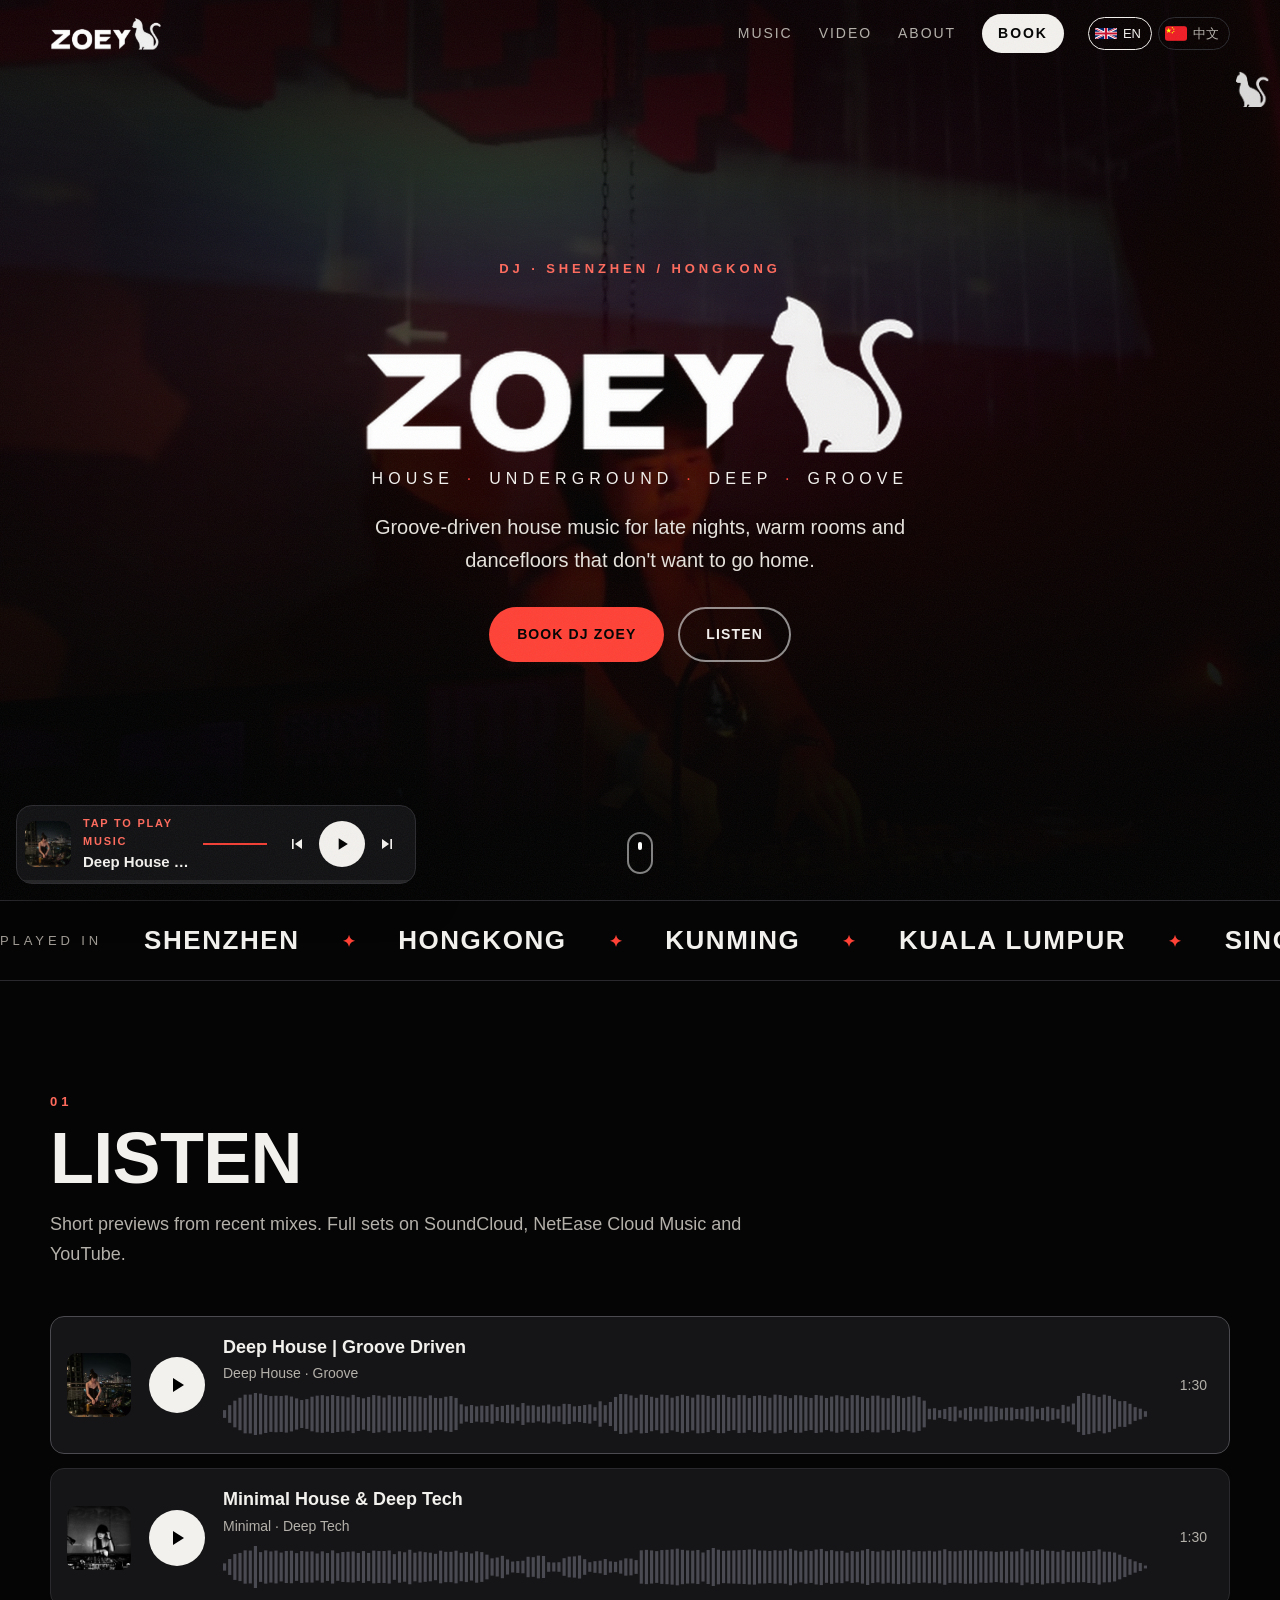
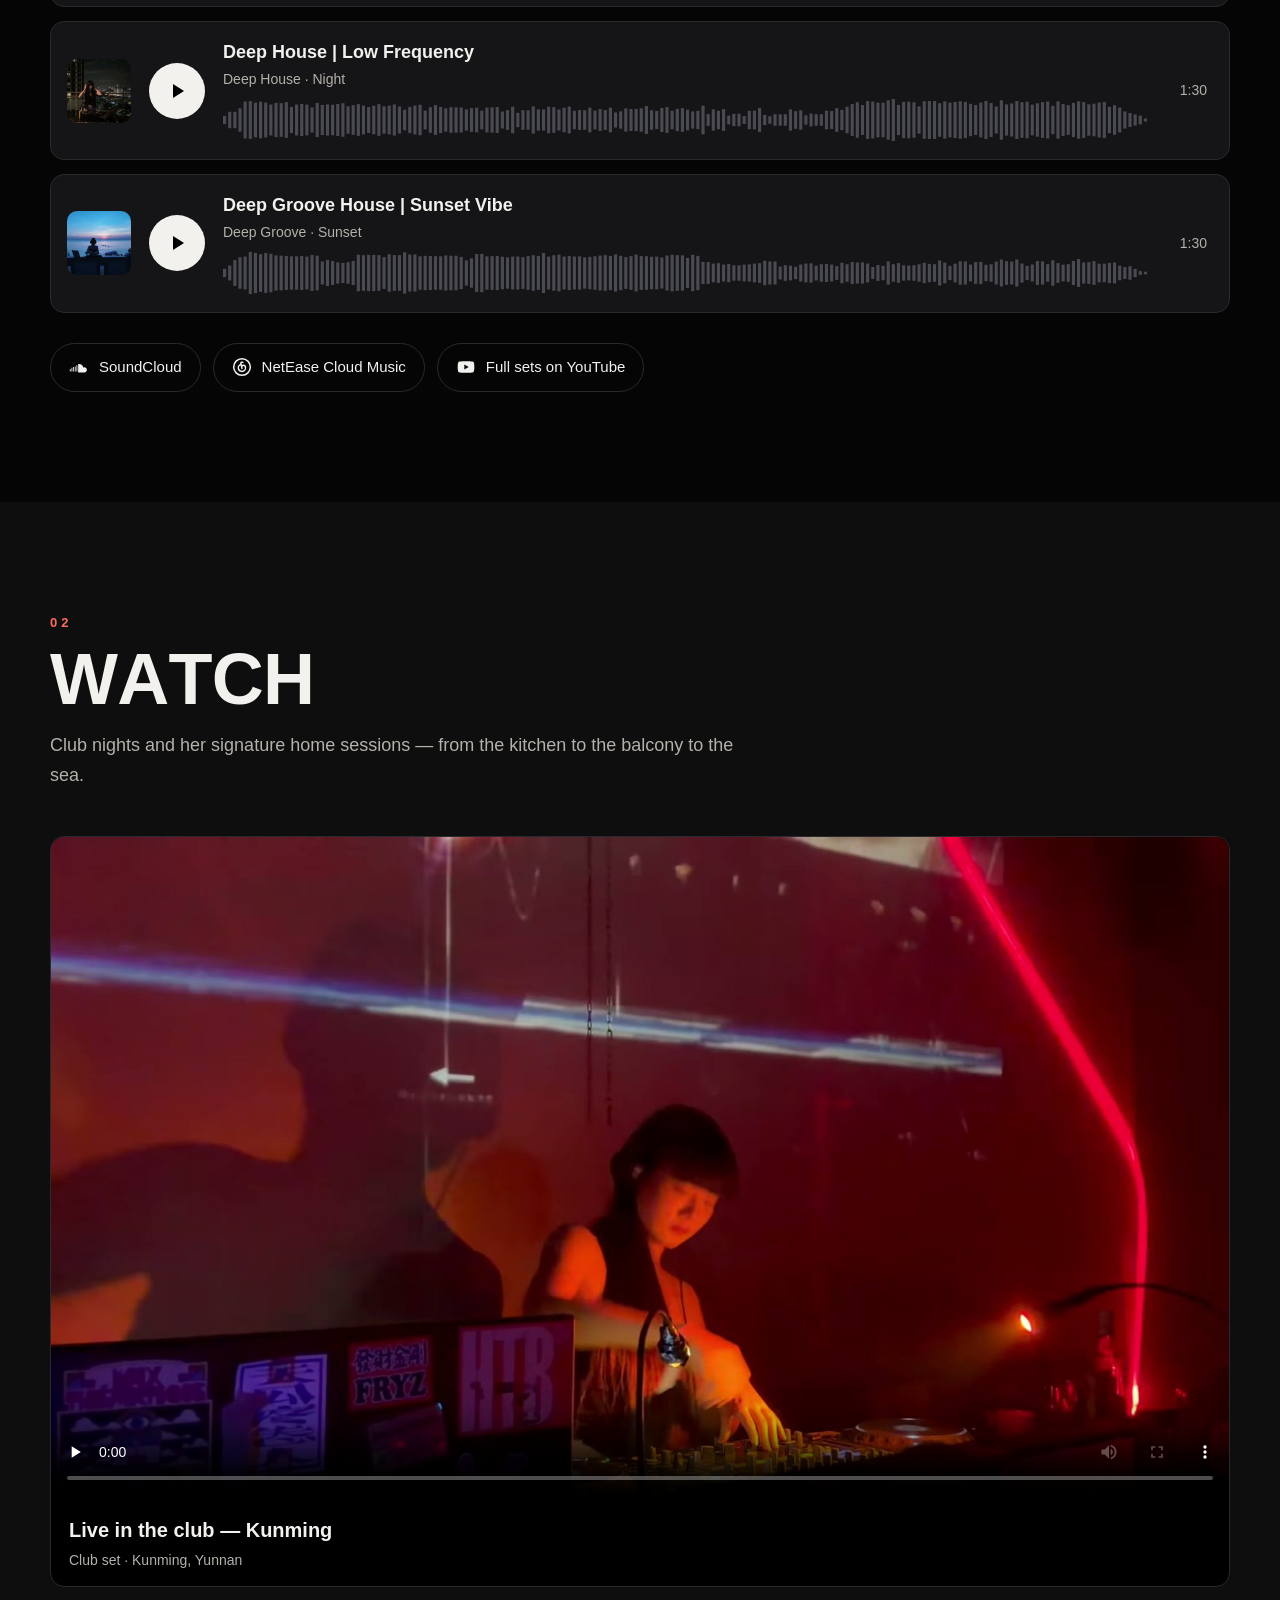
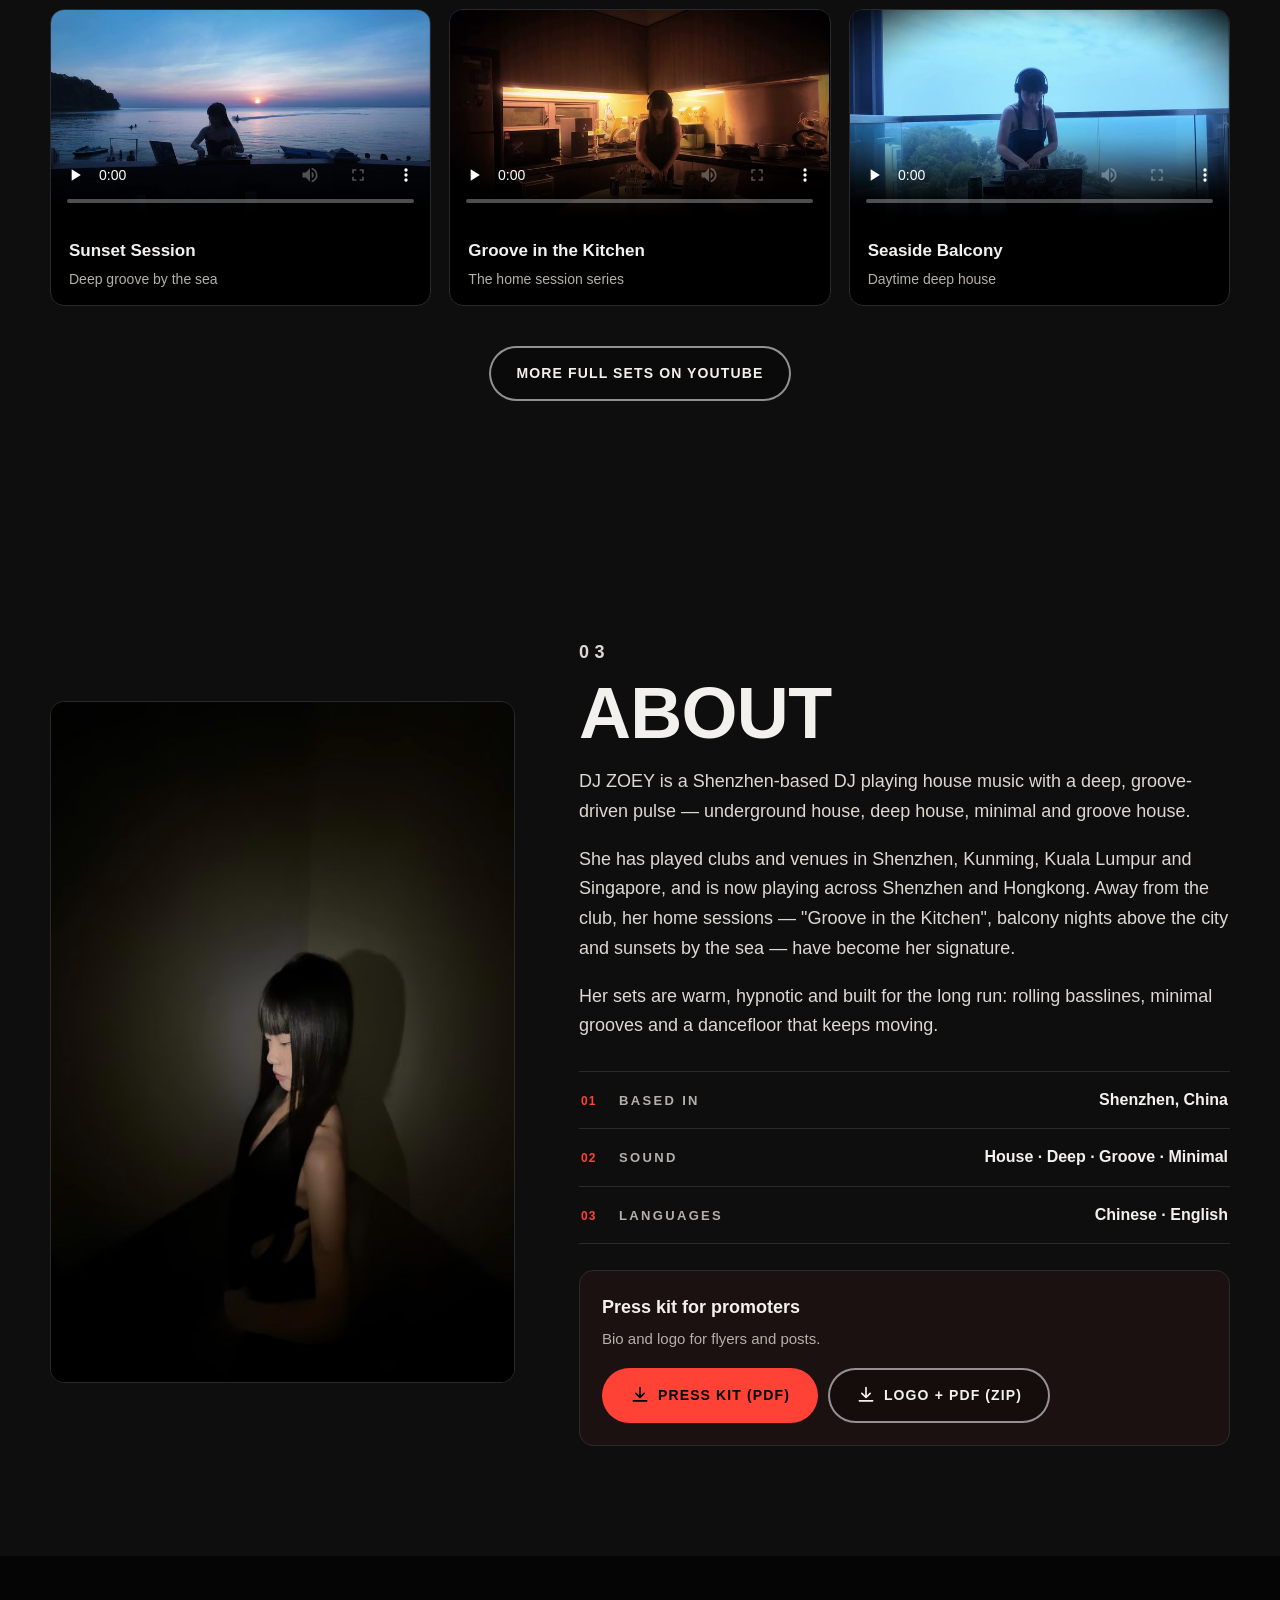
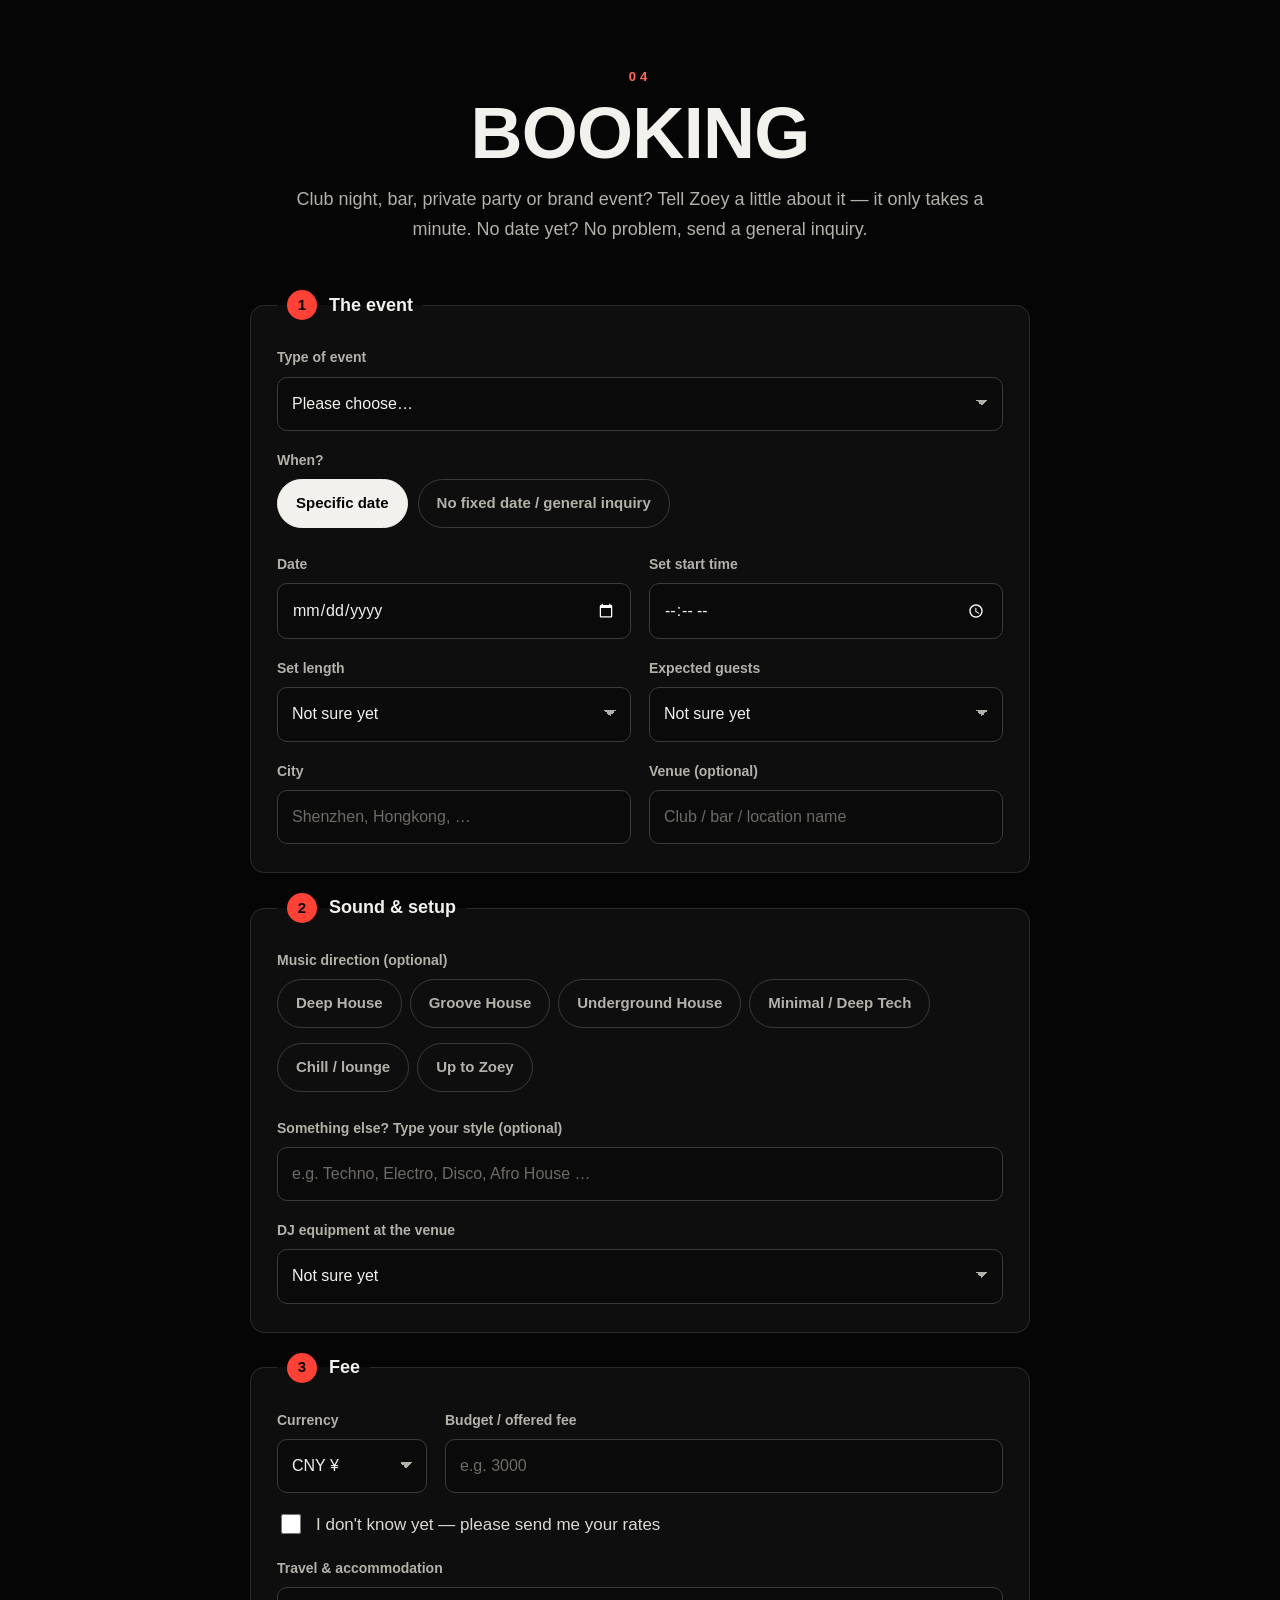
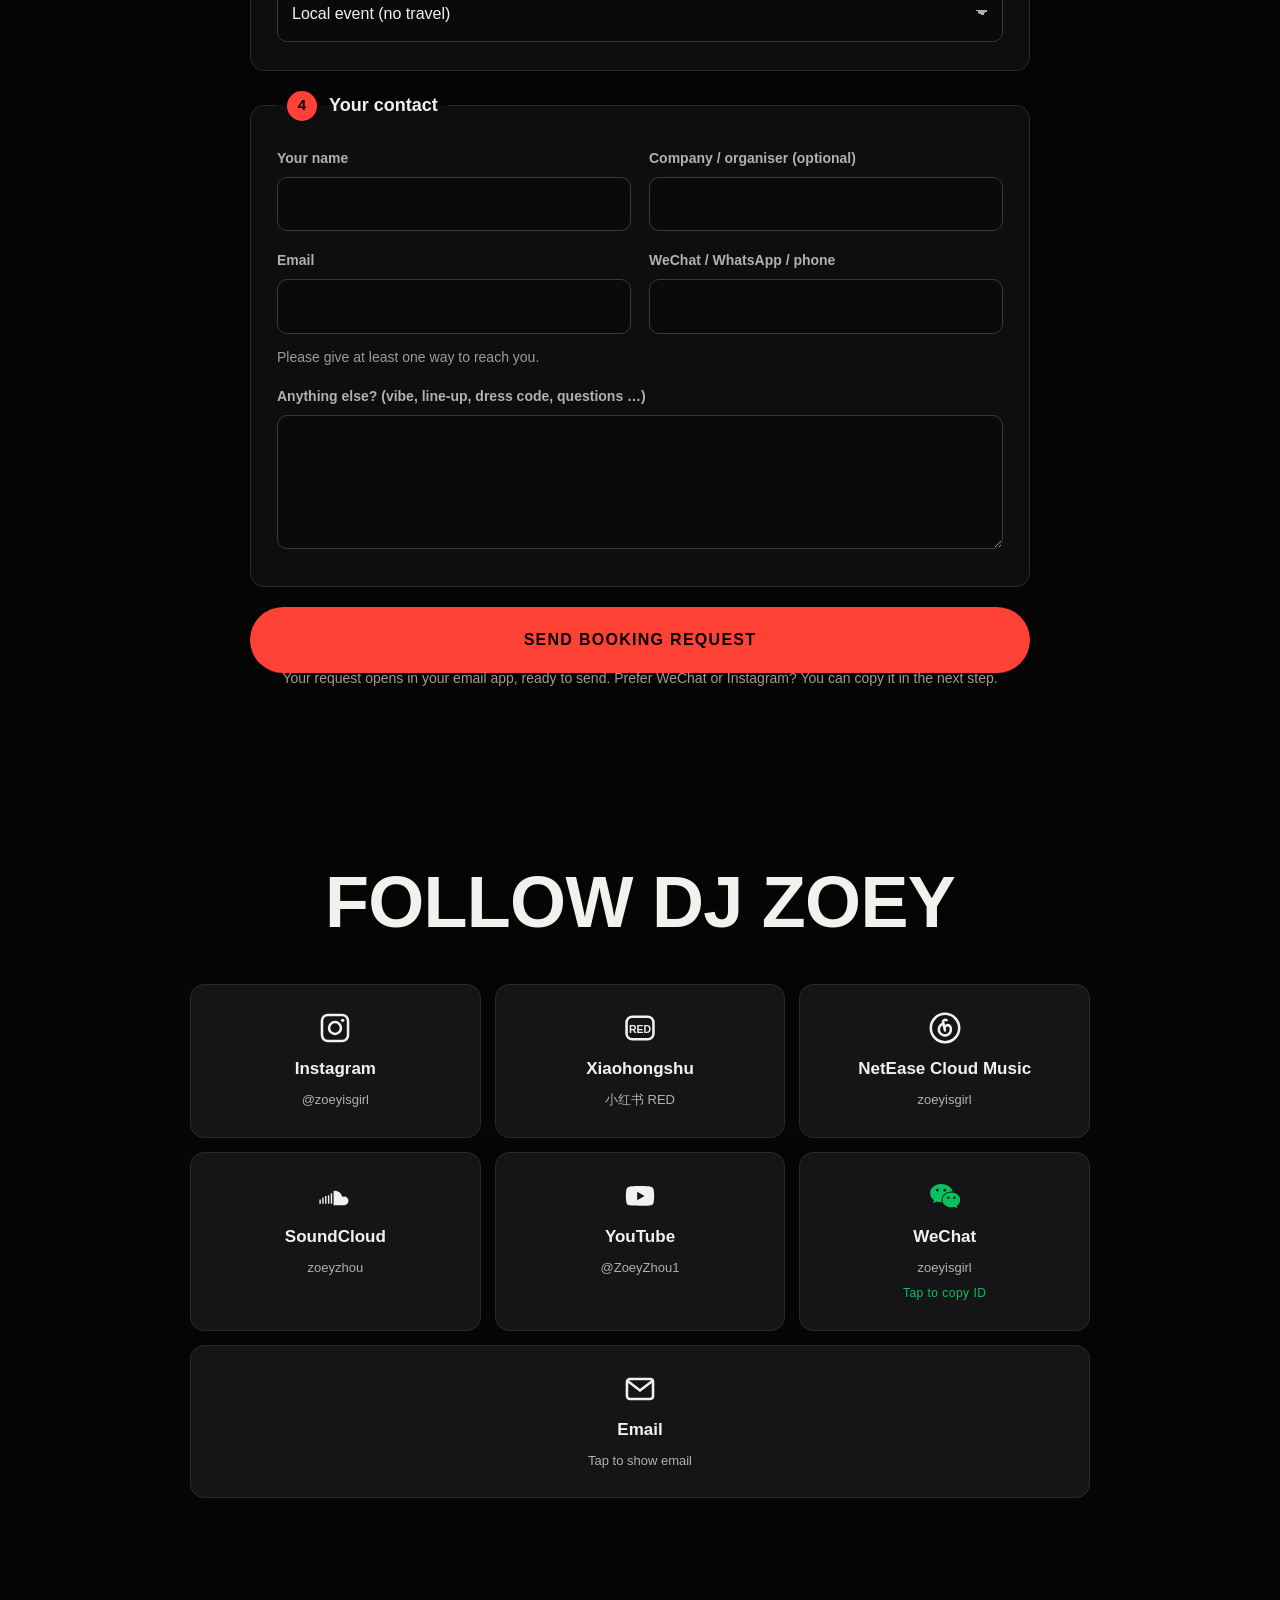
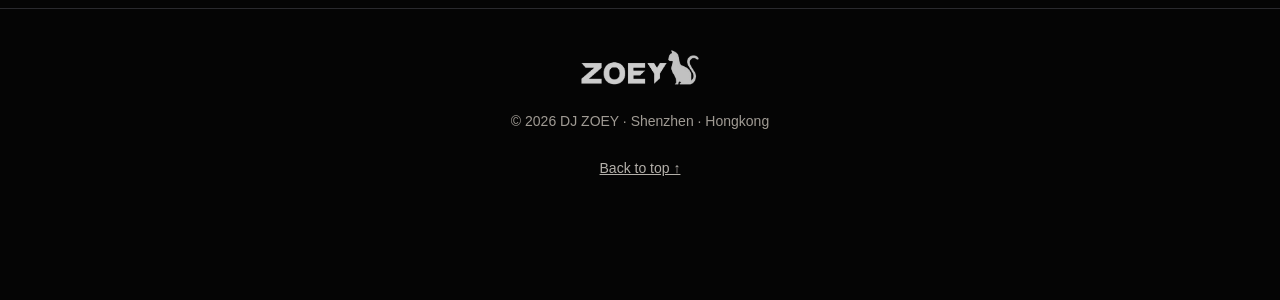
==== index.html @ c24ffb17 "Fix hover lag: stagger delay only for first reveal Co-Authored-By: Claude Opus 5.5 <noreply@anthropi" ====
<!doctype html>
<html lang="en">
<head>
<meta charset="utf-8">
<meta name="viewport" content="width=device-width, initial-scale=1, viewport-fit=cover">
<title>DJ ZOEY — House · Deep · Groove | Shenzhen</title>
<meta name="description" content="DJ ZOEY — Shenzhen-based house DJ. Underground house, deep & groove house. Bookings for clubs, bars and events in Shenzhen, Hongkong and across Asia.">
<meta name="theme-color" content="#000000">
<meta property="og:type" content="website">
<meta property="og:title" content="DJ ZOEY — House Music DJ · Shenzhen / Hongkong">
<meta property="og:description" content="Underground · Deep · Groove House. Listen, watch and book DJ ZOEY.">
<meta property="og:url" content="https://dj-zoey.github.io/">
<meta property="og:site_name" content="DJ ZOEY">
<meta property="og:image" content="https://dj-zoey.github.io/assets/img/hero.jpg">
<meta property="og:image:width" content="1912">
<meta property="og:image:height" content="1078">
<meta property="og:image:alt" content="DJ ZOEY playing a club set">
<meta name="twitter:card" content="summary_large_image">
<meta name="twitter:image" content="https://dj-zoey.github.io/assets/img/hero.jpg">
<link rel="canonical" href="https://dj-zoey.github.io/">
<link rel="icon" type="image/png" href="assets/img/favicon.png">
<link rel="apple-touch-icon" href="assets/img/apple-touch-icon.png">
<link rel="stylesheet" href="css/style.css?v=202611262146">
<link rel="stylesheet" href="css/v2.css?v=202611262146">
</head>
<body>
<!-- V2: intro (first visit) -->
<div id="intro" aria-hidden="true">
  <div class="intro__screen">
    <div class="intro__top"><span>Track 01 · <b>DJ ZOEY</b></span><span>BPM <b>122.0</b></span></div>
    <div class="intro__logo"><img src="assets/img/logo-white.png" alt=""></div>
    <div class="intro__wave"></div>
    <div class="intro__bottom"><span>House · Deep · Groove</span><span></span></div>
  </div>
</div>
<!-- V2: club lasers -->
<div class="lasers" aria-hidden="true">
  <i class="laser" data-side="l"></i><i class="laser" data-side="l"></i><i class="laser" data-side="l"></i>
  <i class="laser" data-side="r"></i><i class="laser" data-side="r"></i><i class="laser" data-side="r"></i>
</div>
<!-- V2: the cat that sneaks along the edge -->
<button type="button" class="scat" aria-label="Cat"><img src="assets/img/cat-white.png" alt=""></button>
<div class="v2-toast" role="status" aria-live="polite"></div>
<a class="skip" href="#booking" data-i18n="nav.book">Book</a>

<!-- ============ NAV ============ -->
<header class="nav" id="top">
  <a href="#top" class="nav__logo" aria-label="DJ ZOEY">
    <img src="assets/img/logo-white.png" alt="ZOEY" width="365" height="111">
  </a>
  <nav class="nav__links" aria-label="Main">
    <a href="#music" data-i18n="nav.music">Music</a>
    <a href="#video" data-i18n="nav.video">Video</a>
    <a href="#about" data-i18n="nav.about">About</a>
    <a href="#booking" class="nav__cta" data-i18n="nav.book">Book</a>
  </nav>
  <div class="lang" role="group" aria-label="Language / 语言">
    <button type="button" class="lang__btn" data-lang="en" aria-label="English" title="English">
      <svg viewBox="0 0 60 30" aria-hidden="true"><clipPath id="uk-c"><path d="M0,0 v30 h60 v-30 z"/></clipPath><clipPath id="uk-t"><path d="M30,15 h30 v15 z v15 h-30 z h-30 v-15 z v-15 h30 z"/></clipPath><g clip-path="url(#uk-c)"><path d="M0,0 v30 h60 v-30 z" fill="#012169"/><path d="M0,0 L60,30 M60,0 L0,30" stroke="#fff" stroke-width="6"/><path d="M0,0 L60,30 M60,0 L0,30" clip-path="url(#uk-t)" stroke="#C8102E" stroke-width="4"/><path d="M30,0 v30 M0,15 h60" stroke="#fff" stroke-width="10"/><path d="M30,0 v30 M0,15 h60" stroke="#C8102E" stroke-width="6"/></g></svg>
      <span>EN</span>
    </button>
    <button type="button" class="lang__btn" data-lang="zh" aria-label="中文" title="中文">
      <svg viewBox="0 0 30 20" aria-hidden="true"><rect width="30" height="20" fill="#EE1C25"/><g fill="#FFFF00"><polygon points="5,2 5.9,4.8 8.8,4.8 6.5,6.5 7.4,9.3 5,7.6 2.6,9.3 3.5,6.5 1.2,4.8 4.1,4.8"/><circle cx="10" cy="2" r=".9"/><circle cx="12" cy="4" r=".9"/><circle cx="12" cy="7" r=".9"/><circle cx="10" cy="9" r=".9"/></g></svg>
      <span>中文</span>
    </button>
  </div>
  <button class="nav__burger" type="button" aria-label="Menu" aria-expanded="false"><span></span><span></span></button>
</header>

<main>
<!-- ============ HERO ============ -->
<section class="hero" aria-label="DJ ZOEY">
  <video class="hero__video" autoplay muted loop playsinline preload="auto" poster="assets/img/hero.jpg" aria-hidden="true">
    <source src="assets/video/hero-loop.mp4" type="video/mp4">
  </video>
  <div class="hero__shade"></div>
  <div class="hero__content">
    <p class="eyebrow" data-i18n="hero.eyebrow">DJ · Shenzhen / Hongkong</p>
    <h1 class="hero__title"><img src="assets/img/logo-white.png" alt="DJ ZOEY" width="365" height="111"></h1>
    <p class="hero__genres">House <i>·</i> Underground <i>·</i> Deep <i>·</i> Groove</p>
    <p class="hero__lead" data-i18n="hero.lead">Groove-driven house music for late nights, warm rooms and dancefloors that don't want to go home.</p>
    <div class="hero__actions">
      <a class="btn btn--primary" href="#booking" data-i18n="hero.book">Book DJ ZOEY</a>
      <a class="btn btn--ghost" href="#music" data-i18n="hero.listen">Listen</a>
    </div>
  </div>
  <a class="hero__scroll" href="#music" aria-label="Scroll"><span></span></a>
</section>

<!-- ============ PLAYED IN ============ -->
<div class="ticker" aria-label="Played in">
  <div class="ticker__track">
    <span data-i18n="ticker.label">Played in</span><b>Shenzhen</b><b>Hongkong</b><b>Kunming</b><b>Kuala Lumpur</b><b>Singapore</b>
    <span data-i18n="ticker.label">Played in</span><b>Shenzhen</b><b>Hongkong</b><b>Kunming</b><b>Kuala Lumpur</b><b>Singapore</b>
  </div>
</div>

<!-- ============ MUSIC ============ -->
<section class="section" id="music">
  <div class="section__head">
    <p class="eyebrow">01</p>
    <h2 data-i18n="music.title">Listen</h2>
    <p class="section__sub" data-i18n="music.sub">Short previews from recent mixes. Full sets on SoundCloud, NetEase Cloud Music and YouTube.</p>
  </div>

  <div class="tracks">
    <article class="track" data-src="assets/audio/groove-driven.mp3">
      <img class="track__cover" src="assets/img/balcony-night-1-sm.jpg" alt="" loading="lazy">
      <button class="track__play" type="button" aria-label="Play"><svg viewBox="0 0 24 24"><path class="i-play" d="M8 5v14l11-7z"/><path class="i-pause" d="M7 5h4v14H7zM13 5h4v14h-4z"/></svg></button>
      <div class="track__body">
        <h3>Deep House | Groove Driven</h3>
        <p class="track__meta">Deep House · Groove</p>
        <div class="track__bar" role="slider" aria-label="Seek" tabindex="0" aria-valuemin="0" aria-valuemax="100" aria-valuenow="0"><span></span></div>
      </div>
      <span class="track__time">1:30</span>
    </article>
    <article class="track" data-src="assets/audio/minimal-deep-tech.mp3">
      <img class="track__cover" src="assets/img/club-bw-1-sm.jpg" alt="" loading="lazy">
      <button class="track__play" type="button" aria-label="Play"><svg viewBox="0 0 24 24"><path class="i-play" d="M8 5v14l11-7z"/><path class="i-pause" d="M7 5h4v14H7zM13 5h4v14h-4z"/></svg></button>
      <div class="track__body">
        <h3>Minimal House &amp; Deep Tech</h3>
        <p class="track__meta">Minimal · Deep Tech</p>
        <div class="track__bar" role="slider" aria-label="Seek" tabindex="0" aria-valuemin="0" aria-valuemax="100" aria-valuenow="0"><span></span></div>
      </div>
      <span class="track__time">1:30</span>
    </article>
    <article class="track" data-src="assets/audio/low-frequency.mp3">
      <img class="track__cover" src="assets/img/balcony-night-2-sm.jpg" alt="" loading="lazy">
      <button class="track__play" type="button" aria-label="Play"><svg viewBox="0 0 24 24"><path class="i-play" d="M8 5v14l11-7z"/><path class="i-pause" d="M7 5h4v14H7zM13 5h4v14h-4z"/></svg></button>
      <div class="track__body">
        <h3>Deep House | Low Frequency</h3>
        <p class="track__meta">Deep House · Night</p>
        <div class="track__bar" role="slider" aria-label="Seek" tabindex="0" aria-valuemin="0" aria-valuemax="100" aria-valuenow="0"><span></span></div>
      </div>
      <span class="track__time">1:30</span>
    </article>
    <article class="track" data-src="assets/audio/sunset-vibe.mp3">
      <img class="track__cover" src="assets/img/sunset-session-sm.jpg" alt="" loading="lazy">
      <button class="track__play" type="button" aria-label="Play"><svg viewBox="0 0 24 24"><path class="i-play" d="M8 5v14l11-7z"/><path class="i-pause" d="M7 5h4v14H7zM13 5h4v14h-4z"/></svg></button>
      <div class="track__body">
        <h3>Deep Groove House | Sunset Vibe</h3>
        <p class="track__meta">Deep Groove · Sunset</p>
        <div class="track__bar" role="slider" aria-label="Seek" tabindex="0" aria-valuemin="0" aria-valuemax="100" aria-valuenow="0"><span></span></div>
      </div>
      <span class="track__time">1:30</span>
    </article>
  </div>

  <div class="platforms">
    <a class="chip" href="https://soundcloud.com/zoeyzhou" target="_blank" rel="noopener"><svg viewBox="0 0 24 24"><use href="#i-soundcloud"/></svg>SoundCloud</a>
    <a class="chip" href="https://music.163.com/#/search/m/?s=zoeyisgirl&amp;type=1002" target="_blank" rel="noopener"><svg viewBox="0 0 24 24"><use href="#i-netease"/></svg><span data-i18n="social.netease">NetEase Cloud Music</span></a>
    <a class="chip" href="https://www.youtube.com/@ZoeyZhou1" target="_blank" rel="noopener"><svg viewBox="0 0 24 24"><use href="#i-youtube"/></svg><span data-i18n="music.fullsets">Full sets on YouTube</span></a>
  </div>
</section>

<!-- ============ VIDEO ============ -->
<section class="section section--alt" id="video">
  <div class="section__head">
    <p class="eyebrow">02</p>
    <h2 data-i18n="video.title">Watch</h2>
    <p class="section__sub" data-i18n="video.sub">Club nights and her signature home sessions — from the kitchen to the balcony to the sea.</p>
  </div>

  <figure class="video video--feature">
    <video controls playsinline preload="none" poster="assets/img/club-kunming-1.jpg">
      <source src="assets/video/live-kunming-v2.mp4" type="video/mp4">
    </video>
    <figcaption><b data-i18n="video.live">Live in the club — Kunming</b><span data-i18n="video.liveSub">Club set · Kunming, Yunnan</span></figcaption>
  </figure>

  <div class="videos">
    <figure class="video">
      <video controls playsinline preload="none" poster="assets/img/sunset-session-2-sm.jpg"><source src="assets/video/sunset-session.mp4" type="video/mp4"></video>
      <figcaption><b>Sunset Session</b><span data-i18n="video.sunset">Deep groove by the sea</span></figcaption>
    </figure>
    <figure class="video">
      <video controls playsinline preload="none" poster="assets/img/kitchen-session-sm.jpg"><source src="assets/video/kitchen-session.mp4" type="video/mp4"></video>
      <figcaption><b>Groove in the Kitchen</b><span data-i18n="video.kitchen">The home session series</span></figcaption>
    </figure>
    <figure class="video">
      <video controls playsinline preload="none" poster="assets/img/seaside-session-sm.jpg"><source src="assets/video/seaside-session.mp4" type="video/mp4"></video>
      <figcaption><b>Seaside Balcony</b><span data-i18n="video.seaside">Daytime deep house</span></figcaption>
    </figure>
  </div>
  <p class="center"><a class="btn btn--ghost" href="https://www.youtube.com/@ZoeyZhou1" target="_blank" rel="noopener" data-i18n="video.more">More full sets on YouTube</a></p>
</section>

<!-- ============ ABOUT ============ -->
<section class="section section--alt about" id="about">
  <div class="about__img"><img src="assets/img/portrait.jpg" alt="Portrait of DJ ZOEY" loading="lazy" width="538" height="682"></div>
  <div class="about__text">
    <p class="eyebrow">03</p>
    <h2 data-i18n="about.title">About</h2>
    <p data-i18n="about.p1">DJ ZOEY is a Shenzhen-based DJ playing house music with a deep, groove-driven pulse — underground house, deep house, minimal and groove house.</p>
    <p data-i18n="about.p2">She has played clubs and venues in Shenzhen, Kunming, Kuala Lumpur and Singapore, and is now playing across Shenzhen and Hongkong. Away from the club, her home sessions — "Groove in the Kitchen", balcony nights above the city and sunsets by the sea — have become her signature.</p>
    <p data-i18n="about.p3">Her sets are warm, hypnotic and built for the long run: rolling basslines, minimal grooves and a dancefloor that keeps moving.</p>
    <ul class="facts">
      <li><span data-i18n="about.f.base">Based in</span><b data-i18n="about.v.base">Shenzhen, China</b></li>
      <li><span data-i18n="about.f.sound">Sound</span><b>House · Deep · Groove · Minimal</b></li>
      <li><span data-i18n="about.f.lang">Languages</span><b data-i18n="about.v.lang">Chinese · English</b></li>
    </ul>
    <div class="presskit">
      <p class="presskit__title" data-i18n="epk.title">Press kit for promoters</p>
      <p class="presskit__text" data-i18n="epk.text">Bio and logo for flyers and posts.</p>
      <div class="presskit__btns">
        <a class="btn btn--primary" href="presskit/DJ-ZOEY-Press-Kit.pdf?v=202611262146" target="_blank" rel="noopener"><svg viewBox="0 0 24 24" aria-hidden="true"><use href="#i-download"/></svg><span data-i18n="epk.pdf">Press kit (PDF)</span></a>
        <a class="btn btn--ghost" href="presskit/DJ-ZOEY-Press-Kit.zip?v=202611262146" download><svg viewBox="0 0 24 24" aria-hidden="true"><use href="#i-download"/></svg><span data-i18n="epk.zip">Logo + PDF (ZIP)</span></a>
      </div>
    </div>
  </div>
</section>

<!-- ============ BOOKING ============ -->
<section class="section booking" id="booking">
  <div class="section__head">
    <p class="eyebrow">04</p>
    <h2 data-i18n="book.title">Booking</h2>
    <p class="section__sub" data-i18n="book.sub">Club night, bar, private party or brand event? Tell Zoey a little about it — it only takes a minute. No date yet? No problem, send a general inquiry.</p>
  </div>

  <form class="form" id="bookingForm" novalidate>
    <fieldset>
      <legend><span>1</span><b data-i18n="book.s1">The event</b></legend>
      <div class="field">
        <label for="f-type" data-i18n="book.type">Type of event</label>
        <select id="f-type" name="type" required>
          <option value="" data-i18n="book.choose">Please choose…</option>
          <option data-i18n="book.t.club" value="Club night">Club night</option>
          <option data-i18n="book.t.bar" value="Bar / lounge">Bar / lounge</option>
          <option data-i18n="book.t.private" value="Private party">Private party</option>
          <option data-i18n="book.t.brand" value="Brand / corporate event">Brand / corporate event</option>
          <option data-i18n="book.t.wedding" value="Wedding">Wedding</option>
          <option data-i18n="book.t.festival" value="Festival / open air">Festival / open air</option>
          <option data-i18n="book.t.stream" value="Livestream / online">Livestream / online</option>
          <option data-i18n="book.t.residency" value="Residency (regular)">Residency (regular)</option>
          <option data-i18n="book.t.other" value="Other">Other</option>
        </select>
      </div>

      <div class="field">
        <span class="label" data-i18n="book.when">When?</span>
        <div class="seg" role="radiogroup">
          <label><input type="radio" name="dateMode" value="date" checked><span data-i18n="book.when.date">Specific date</span></label>
          <label><input type="radio" name="dateMode" value="flex"><span data-i18n="book.when.flex">No fixed date / general inquiry</span></label>
        </div>
      </div>
      <div class="row" data-show="date">
        <div class="field"><label for="f-date" data-i18n="book.date">Date</label><input type="date" id="f-date" name="date"></div>
        <div class="field"><label for="f-time" data-i18n="book.time">Set start time</label><input type="time" id="f-time" name="time"></div>
      </div>
      <div class="field" data-show="flex" hidden>
        <label for="f-period" data-i18n="book.period">Rough timeframe (optional)</label>
        <input type="text" id="f-period" name="period" data-i18n-ph="book.period.ph" placeholder="e.g. weekends in March, sometime next summer">
      </div>
      <div class="row">
        <div class="field">
          <label for="f-length" data-i18n="book.length">Set length</label>
          <select id="f-length" name="length">
            <option value="" data-i18n="book.notsure">Not sure yet</option>
            <option value="1 h">1 h</option><option value="1.5 h">1.5 h</option><option value="2 h">2 h</option><option value="3 h">3 h</option><option value="4 h+">4 h+</option>
            <option data-i18n="book.l.allnight" value="All night / open to close">All night / open to close</option>
          </select>
        </div>
        <div class="field">
          <label for="f-guests" data-i18n="book.guests">Expected guests</label>
          <select id="f-guests" name="guests">
            <option value="" data-i18n="book.notsure">Not sure yet</option>
            <option value="< 50">&lt; 50</option><option value="50–150">50–150</option><option value="150–500">150–500</option><option value="500+">500+</option>
          </select>
        </div>
      </div>
      <div class="row">
        <div class="field"><label for="f-city" data-i18n="book.city">City</label><input type="text" id="f-city" name="city" required data-i18n-ph="book.city.ph" placeholder="Shenzhen, Hongkong, …"></div>
        <div class="field"><label for="f-venue" data-i18n="book.venue">Venue (optional)</label><input type="text" id="f-venue" name="venue" data-i18n-ph="book.venue.ph" placeholder="Club / bar / location name"></div>
      </div>
    </fieldset>

    <fieldset>
      <legend><span>2</span><b data-i18n="book.s2">Sound &amp; setup</b></legend>
      <div class="field">
        <span class="label" data-i18n="book.style">Music direction (optional)</span>
        <div class="tags">
          <label><input type="checkbox" name="style" value="Deep House"><span>Deep House</span></label>
          <label><input type="checkbox" name="style" value="Groove House"><span>Groove House</span></label>
          <label><input type="checkbox" name="style" value="Underground House"><span>Underground House</span></label>
          <label><input type="checkbox" name="style" value="Minimal / Deep Tech"><span>Minimal / Deep Tech</span></label>
          <label><input type="checkbox" name="style" value="Chill / lounge"><span data-i18n="book.st.chill">Chill / lounge</span></label>
          <label><input type="checkbox" name="style" value="Up to Zoey"><span data-i18n="book.st.free">Up to Zoey</span></label>
        </div>
      </div>
      <div class="field">
        <label for="f-style-other" data-i18n="book.styleOther">Something else? Type your style (optional)</label>
        <input type="text" id="f-style-other" name="styleOther" data-i18n-ph="book.styleOther.ph" placeholder="e.g. Techno, Electro, Disco, Afro House …">
      </div>
      <div class="field">
        <label for="f-gear" data-i18n="book.gear">DJ equipment at the venue</label>
        <select id="f-gear" name="gear">
          <option value="" data-i18n="book.notsure">Not sure yet</option>
          <option data-i18n="book.g.cdj" value="Pioneer CDJs + DJM mixer">Pioneer CDJs + DJM mixer (club standard)</option>
          <option data-i18n="book.g.ctrl" value="DJ controller">DJ controller</option>
          <option data-i18n="book.g.sound" value="Sound system only">Sound system only, no DJ gear</option>
          <option data-i18n="book.g.none" value="Nothing yet – need full setup">Nothing yet — need a full setup</option>
        </select>
      </div>
    </fieldset>

    <fieldset>
      <legend><span>3</span><b data-i18n="book.s3">Fee</b></legend>
      <div class="row row--fee">
        <div class="field field--cur">
          <label for="f-cur" data-i18n="book.cur">Currency</label>
          <select id="f-cur" name="currency"><option>CNY ¥</option><option>HKD $</option><option>USD $</option><option>SGD $</option><option>MYR RM</option></select>
        </div>
        <div class="field">
          <label for="f-budget" data-i18n="book.budget">Budget / offered fee</label>
          <input type="text" inputmode="numeric" id="f-budget" name="budget" data-i18n-ph="book.budget.ph" placeholder="e.g. 3000">
        </div>
      </div>
      <label class="check"><input type="checkbox" name="rates" value="yes"><span data-i18n="book.rates">I don't know yet — please send me your rates</span></label>
      <div class="field">
        <label for="f-travel" data-i18n="book.travel">Travel &amp; accommodation</label>
        <select id="f-travel" name="travel">
          <option data-i18n="book.tr.local" value="Local event (no travel)">Local event (no travel)</option>
          <option data-i18n="book.tr.covered" value="Travel + hotel covered by organiser">Travel + hotel covered by organiser</option>
          <option data-i18n="book.tr.discuss" value="To be discussed">To be discussed</option>
        </select>
      </div>
    </fieldset>

    <fieldset>
      <legend><span>4</span><b data-i18n="book.s4">Your contact</b></legend>
      <div class="row">
        <div class="field"><label for="f-name" data-i18n="book.name">Your name</label><input type="text" id="f-name" name="name" required autocomplete="name"></div>
        <div class="field"><label for="f-org" data-i18n="book.org">Company / organiser (optional)</label><input type="text" id="f-org" name="org" autocomplete="organization"></div>
      </div>
      <div class="row">
        <div class="field"><label for="f-email" data-i18n="book.email">Email</label><input type="email" id="f-email" name="email" autocomplete="email"></div>
        <div class="field"><label for="f-wechat" data-i18n="book.wechat">WeChat / WhatsApp / phone</label><input type="text" id="f-wechat" name="wechat" autocomplete="tel"></div>
      </div>
      <p class="hint" data-i18n="book.contactHint">Please give at least one way to reach you.</p>
      <div class="field">
        <label for="f-msg" data-i18n="book.msg">Anything else? (vibe, line-up, dress code, questions …)</label>
        <textarea id="f-msg" name="message" rows="4"></textarea>
      </div>
    </fieldset>

    <p class="form__error" id="formError" role="alert" hidden></p>
    <button type="submit" class="btn btn--primary btn--big" data-i18n="book.send">Send booking request</button>
    <p class="hint center" data-i18n="book.how">Your request opens in your email app, ready to send. Prefer WeChat or Instagram? You can copy it in the next step.</p>
  </form>

  <div class="sent" id="sent" hidden>
    <h3 data-i18n="sent.title">Almost done!</h3>
    <p data-i18n="sent.p">Your email app should have opened with the request. Just press send. Prefer WeChat or Instagram? One tap copies your request and opens the app — then just paste it into the chat with Zoey.</p>
    <pre class="sent__text" id="sentText"></pre>
    <div class="sent__actions">
      <a class="btn btn--wechat js-copy-open" id="wechatBtn" href="weixin://"><svg viewBox="0 0 24 24" aria-hidden="true"><use href="#i-wechat"/></svg><span data-i18n="sent.wechat">Copy &amp; open WeChat</span></a>
      <a class="btn btn--ghost js-copy-open" id="igBtn" href="https://www.instagram.com/zoeyisgirl/" target="_blank" rel="noopener"><svg viewBox="0 0 24 24" aria-hidden="true"><use href="#i-instagram"/></svg><span data-i18n="sent.ig">Copy &amp; open Instagram</span></a>
      <a class="btn btn--ghost" id="mailAgain" href="#" data-i18n="sent.mail">Open email again</a>
      <button type="button" class="btn btn--ghost" id="copyBtn" data-i18n="sent.copy">Copy only</button>
    </div>
    <p class="sent__toast" id="sentToast" role="status" hidden></p>
    <p class="hint" id="wechatIdLine" hidden><span data-i18n="sent.wechatId">Zoey's WeChat ID:</span> <b id="wechatId"></b></p>
    <p class="hint"><span data-i18n="sent.direct">Email directly:</span> <a class="mail-link js-mail" href="#" data-i18n="mail.show">show email address</a></p>
    <button type="button" class="linkbtn" id="editBtn" data-i18n="sent.edit">← Edit request</button>
  </div>
</section>

<!-- ============ SOCIAL ============ -->
<section class="section social" id="follow">
  <div class="section__head">
    <h2 data-i18n="social.title">Follow DJ ZOEY</h2>
  </div>
  <div class="social__grid">
    <a href="https://www.instagram.com/zoeyisgirl/" target="_blank" rel="noopener"><svg viewBox="0 0 24 24"><use href="#i-instagram"/></svg><b>Instagram</b><span>@zoeyisgirl</span></a>
    <a href="https://xhslink.cn/m/5eTrqfEOwte" target="_blank" rel="noopener"><svg viewBox="0 0 24 24"><use href="#i-xhs"/></svg><b data-i18n="social.xhs">Xiaohongshu</b><span>小红书 RED</span></a>
    <a href="https://music.163.com/#/search/m/?s=zoeyisgirl&amp;type=1002" target="_blank" rel="noopener"><svg viewBox="0 0 24 24"><use href="#i-netease"/></svg><b data-i18n="social.netease">NetEase Cloud Music</b><span>zoeyisgirl</span></a>
    <a href="https://soundcloud.com/zoeyzhou" target="_blank" rel="noopener"><svg viewBox="0 0 24 24"><use href="#i-soundcloud"/></svg><b>SoundCloud</b><span>zoeyzhou</span></a>
    <a href="https://www.youtube.com/@ZoeyZhou1" target="_blank" rel="noopener"><svg viewBox="0 0 24 24"><use href="#i-youtube"/></svg><b>YouTube</b><span>@ZoeyZhou1</span></a>
    <button type="button" class="social__card" id="wechatCard"><svg viewBox="0 0 24 24"><use href="#i-wechat"/></svg><b data-i18n="social.wechat">WeChat</b><span class="js-wechat-id">zoeyisgirl</span><small class="wechat-hint" data-i18n="social.wechatHint">Tap to copy ID</small></button>
    <a class="mail-link-card js-mail" href="#"><svg viewBox="0 0 24 24"><use href="#i-mail"/></svg><b data-i18n="social.mail">Email</b><span class="mail-text" data-i18n="mail.show">show email address</span></a>
  </div>
</section>
</main>

<footer class="footer">
  <img src="assets/img/logo-white.png" alt="ZOEY" width="160" height="49" loading="lazy">
  <p>© <span id="year">2026</span> DJ ZOEY · <span data-i18n="footer.loc">Shenzhen · Hongkong</span></p>
  <a href="#top" data-i18n="footer.top">Back to top ↑</a>
</footer>

<!-- Mini player (background playlist) -->
<div class="mini" id="mini" role="region" aria-label="Music player">
  <div class="mini__bar"><span></span></div>
  <button type="button" class="mini__info" aria-label="Go to music">
    <img class="mini__cover" src="assets/img/balcony-night-1-sm.jpg" alt="">
    <span class="mini__text"><span class="mini__state" data-i18n="player.paused">Music paused</span><b class="mini__title">Deep House | Groove Driven</b></span>
    <span class="mini__eq" aria-hidden="true"><i></i><i></i><i></i></span>
  </button>
  <div class="mini__ctrl">
    <button type="button" class="mini__prev" aria-label="Previous"><svg viewBox="0 0 24 24"><path d="M6 6h2v12H6zM9.5 12 18 6v12z"/></svg></button>
    <button type="button" class="mini__toggle" aria-label="Play"><svg viewBox="0 0 24 24"><path class="i-play" d="M8 5v14l11-7z"/><path class="i-pause" d="M7 5h4v14H7zM13 5h4v14h-4z"/></svg></button>
    <button type="button" class="mini__next" aria-label="Next"><svg viewBox="0 0 24 24"><path d="M16 6h2v12h-2zM6 6l8.5 6L6 18z"/></svg></button>
  </div>
</div>

<!-- Icons -->
<svg width="0" height="0" style="position:absolute" aria-hidden="true">
  <symbol id="i-instagram" viewBox="0 0 24 24"><path fill="none" stroke="currentColor" stroke-width="1.8" d="M7 2.8h10A4.2 4.2 0 0 1 21.2 7v10a4.2 4.2 0 0 1-4.2 4.2H7A4.2 4.2 0 0 1 2.8 17V7A4.2 4.2 0 0 1 7 2.8z"/><circle cx="12" cy="12" r="4.2" fill="none" stroke="currentColor" stroke-width="1.8"/><circle cx="17.4" cy="6.6" r="1.2" fill="currentColor"/></symbol>
  <symbol id="i-youtube" viewBox="0 0 24 24"><path fill="currentColor" d="M21.6 7.2a2.5 2.5 0 0 0-1.8-1.8C18.2 5 12 5 12 5s-6.2 0-7.8.4A2.5 2.5 0 0 0 2.4 7.2 26 26 0 0 0 2 12a26 26 0 0 0 .4 4.8 2.5 2.5 0 0 0 1.8 1.8C5.8 19 12 19 12 19s6.2 0 7.8-.4a2.5 2.5 0 0 0 1.8-1.8A26 26 0 0 0 22 12a26 26 0 0 0-.4-4.8zM10 15V9l5.2 3z"/></symbol>
  <symbol id="i-soundcloud" viewBox="0 0 24 24"><path fill="currentColor" d="M1 14.5h1v3H1zm2-1.5h1v4.5H3zm2-1h1v5.5H5zm2-.5h1v6H7zm2-1.5h1v7.5H9zm2-1.5c.3-.1.7-.2 1-.2a5.2 5.2 0 0 1 5.1 4.3 3.1 3.1 0 1 1 1.6 5.9H11z"/></symbol>
  <symbol id="i-netease" viewBox="0 0 24 24"><circle cx="12" cy="12" r="10" fill="none" stroke="currentColor" stroke-width="1.8"/><path fill="none" stroke="currentColor" stroke-width="1.8" stroke-linecap="round" d="M13.2 6.4c-1-.4-2.4-.1-2.6 1.2l1.4 6.1M9.6 9.4a4.3 4.3 0 1 0 6 1.4 2.3 2.3 0 0 0-3.9.6"/></symbol>
  <symbol id="i-xhs" viewBox="0 0 24 24"><rect x="2.5" y="4" width="19" height="16" rx="4" fill="none" stroke="currentColor" stroke-width="1.8"/><text x="12" y="15.6" text-anchor="middle" font-size="7.4" font-weight="700" fill="currentColor" font-family="Arial, sans-serif">RED</text></symbol>
  <symbol id="i-wechat" viewBox="0 0 24 24"><path fill="currentColor" d="M9.2 3.5C4.9 3.5 1.5 6.4 1.5 10c0 2 1.1 3.8 2.8 5l-.7 2.2 2.6-1.3c.9.3 2 .5 3 .5h.6a5.6 5.6 0 0 1-.2-1.5c0-3.4 3.2-6.1 7.2-6.1h.6C16.7 5.6 13.3 3.5 9.2 3.5zM6.6 8.9a1 1 0 1 1 0-2 1 1 0 0 1 0 2zm5.2 0a1 1 0 1 1 0-2 1 1 0 0 1 0 2zm11 5.9c0-2.9-2.9-5.2-6.3-5.2s-6.3 2.3-6.3 5.2 2.9 5.2 6.3 5.2c.8 0 1.5-.1 2.2-.3l2.1 1.1-.6-1.8c1.6-1 2.6-2.5 2.6-4.2zm-8.4-.8a.8.8 0 1 1 0-1.7.8.8 0 0 1 0 1.7zm4.2 0a.8.8 0 1 1 0-1.7.8.8 0 0 1 0 1.7z"/></symbol>
  <symbol id="i-download" viewBox="0 0 24 24"><path fill="none" stroke="currentColor" stroke-width="2" stroke-linecap="round" stroke-linejoin="round" d="M12 3v12m0 0-5-5m5 5 5-5M4 19h16"/></symbol>
  <symbol id="i-mail" viewBox="0 0 24 24"><rect x="2.8" y="5" width="18.4" height="14" rx="2" fill="none" stroke="currentColor" stroke-width="1.8"/><path d="M3.5 6.5 12 13l8.5-6.5" fill="none" stroke="currentColor" stroke-width="1.8"/></symbol>
</svg>

<script src="js/i18n.js?v=202611262146"></script>
<script src="js/main.js?v=202611262146"></script>
<script src="js/v2.js?v=202611262146"></script>
</body>
</html>
---- css/style.css ----
/* DJ ZOEY — black, underground, readable. No external fonts/CDNs (works in mainland China). */
:root{
  --bg:#050505; --bg2:#0e0e0f; --card:#151517; --line:#2a2a2e;
  --text:#f3f1ee; --muted:#b4b0aa; --dim:#a09b94;
  --accent:#ff4136; --accent2:#ff6a5c;
  --radius:14px;
  --font:"Helvetica Neue",Helvetica,Arial,"PingFang SC","Hiragino Sans GB","Microsoft YaHei","Noto Sans SC",sans-serif;
  --wide:"Arial Black","Helvetica Neue",Arial,"PingFang SC","Microsoft YaHei",sans-serif;
  --max:1180px;
}
*{box-sizing:border-box}
html{scroll-behavior:smooth;-webkit-text-size-adjust:100%}
body{margin:0;background:var(--bg);color:var(--text);font:400 17px/1.65 var(--font);overflow-x:hidden;-webkit-font-smoothing:antialiased}
html[lang="zh-CN"] body{line-height:1.8;letter-spacing:.02em}
img,video{max-width:100%;display:block}
a{color:inherit}
button,input,select,textarea{font:inherit;color:inherit}
:focus-visible{outline:2px solid var(--accent);outline-offset:3px}
.skip{position:absolute;left:-999px;top:0}
.skip:focus{left:16px;top:16px;z-index:99;background:var(--accent);color:#000;padding:8px 14px;border-radius:8px}
/* film grain */
body::after{content:"";position:fixed;inset:0;pointer-events:none;z-index:50;opacity:.06;
  background-image:url("data:image/svg+xml,%3Csvg xmlns='http://www.w3.org/2000/svg' width='160' height='160'%3E%3Cfilter id='n'%3E%3CfeTurbulence type='fractalNoise' baseFrequency='.85' numOctaves='3' stitchTiles='stitch'/%3E%3C/filter%3E%3Crect width='100%25' height='100%25' filter='url(%23n)'/%3E%3C/svg%3E")}

/* ---------- NAV ---------- */
.nav{position:fixed;inset:0 0 auto 0;z-index:40;display:flex;align-items:center;gap:24px;padding:14px max(16px,calc((100vw - var(--max))/2));
  transition:background .3s,border-color .3s;border-bottom:1px solid transparent}
.nav.is-solid{background:rgba(5,5,5,.88);backdrop-filter:blur(12px);-webkit-backdrop-filter:blur(12px);border-color:var(--line)}
.nav__logo img{height:34px;width:auto}
.nav__links{display:flex;gap:26px;margin-left:auto;align-items:center}
.nav__links a{text-decoration:none;font-size:14px;letter-spacing:.14em;text-transform:uppercase;color:var(--muted);transition:color .2s}
.nav__links a:hover{color:var(--text)}
.nav__links .nav__cta{color:#000;background:var(--text);padding:8px 16px;border-radius:999px;font-weight:700}
.nav__links .nav__cta:hover{background:var(--accent);color:#000}
.lang{display:flex;gap:6px}
.lang__btn{display:flex;align-items:center;gap:6px;background:transparent;border:1px solid var(--line);border-radius:999px;padding:5px 10px 5px 6px;cursor:pointer;font-size:13px;color:var(--muted);transition:.2s}
.lang__btn svg{width:22px;height:15px;border-radius:3px;flex:none}
.lang__btn[aria-pressed="true"]{border-color:var(--text);color:var(--text)}
.lang__btn:hover{border-color:var(--muted)}
.nav__burger{display:none;background:none;border:0;width:40px;height:40px;cursor:pointer;position:relative}
.nav__burger span{position:absolute;left:9px;right:9px;height:2px;background:var(--text);transition:.25s}
.nav__burger span:first-child{top:15px}.nav__burger span:last-child{top:23px}
.nav.is-open .nav__burger span:first-child{top:19px;transform:rotate(45deg)}
.nav.is-open .nav__burger span:last-child{top:19px;transform:rotate(-45deg)}

/* ---------- HERO ---------- */
.hero{position:relative;min-height:100svh;display:grid;place-items:center;text-align:center;overflow:hidden;padding:110px 16px 90px}
.hero__video{position:absolute;inset:0;width:100%;height:100%;object-fit:cover;filter:saturate(.85) contrast(1.05)}
.hero__shade{position:absolute;inset:0;background:
  radial-gradient(ellipse at center,rgba(0,0,0,.35) 0%,rgba(0,0,0,.75) 70%),
  linear-gradient(180deg,rgba(0,0,0,.55) 0%,rgba(0,0,0,.2) 40%,rgba(5,5,5,1) 100%)}
.hero__content{position:relative;max-width:760px}
.hero__title{margin:10px auto 6px;width:min(560px,82vw)}
.hero__title img{width:100%;height:auto;filter:drop-shadow(0 4px 30px rgba(0,0,0,.6))}
.hero__genres{font-family:var(--wide);font-size:clamp(13px,2vw,16px);letter-spacing:.32em;text-transform:uppercase;margin:6px 0 18px}
.hero__genres i{color:var(--accent);font-style:normal;margin:0 .2em}
.hero__lead{font-size:clamp(17px,2.2vw,20px);color:#e6e2dc;max-width:560px;margin:0 auto 30px;text-shadow:0 2px 12px rgba(0,0,0,.8)}
.hero__actions{display:flex;gap:14px;justify-content:center;flex-wrap:wrap}
.hero__scroll{position:absolute;bottom:26px;left:50%;transform:translateX(-50%);width:26px;height:42px;border:2px solid rgba(255,255,255,.5);border-radius:14px}
.hero__scroll span{position:absolute;left:50%;top:8px;width:4px;height:8px;margin-left:-2px;background:#fff;border-radius:2px;animation:scroll 1.8s infinite}
@keyframes scroll{0%{opacity:0;transform:translateY(0)}30%{opacity:1}100%{opacity:0;transform:translateY(14px)}}

.eyebrow{font-size:13px;letter-spacing:.3em;text-transform:uppercase;color:var(--accent2);margin:0;font-weight:700}

/* ---------- BUTTONS ---------- */
.btn{display:inline-flex;align-items:center;justify-content:center;gap:8px;padding:14px 26px;border-radius:999px;font-weight:700;letter-spacing:.08em;text-transform:uppercase;font-size:14px;text-decoration:none;cursor:pointer;border:2px solid transparent;transition:.2s;min-height:48px}
.btn--primary{background:var(--accent);color:#000}
.btn--primary:hover{background:#fff}
.btn--ghost{border-color:rgba(255,255,255,.55);color:var(--text);background:rgba(0,0,0,.25)}
.btn--ghost:hover{border-color:#fff;background:#fff;color:#000}
.btn--big{width:100%;padding:18px;font-size:16px}
.linkbtn{background:none;border:0;color:var(--muted);cursor:pointer;text-decoration:underline;padding:8px 0}

/* ---------- TICKER ---------- */
.ticker{border-block:1px solid var(--line);overflow:hidden;background:var(--bg)}
.ticker__track{display:flex;gap:42px;white-space:nowrap;padding:18px 0;width:max-content;animation:tick 32s linear infinite}
.ticker span{color:var(--dim);font-size:13px;letter-spacing:.3em;text-transform:uppercase;align-self:center}
.ticker b{font-family:var(--wide);font-size:clamp(18px,3vw,26px);letter-spacing:.06em;text-transform:uppercase}
.ticker b::after{content:"✦";color:var(--accent);font-size:.6em;margin-left:42px;vertical-align:middle}
@keyframes tick{to{transform:translateX(-50%)}}
@media (prefers-reduced-motion:reduce){.ticker__track{animation:none}.hero__scroll span{animation:none}}

/* ---------- SECTIONS ---------- */
.section{padding:110px max(16px,calc((100vw - var(--max))/2))}
.section--alt{background:var(--bg2)}
.section__head{margin-bottom:46px;max-width:720px}
.section h2{font-family:var(--wide);font-size:clamp(38px,6.5vw,72px);line-height:1;letter-spacing:-.01em;text-transform:uppercase;margin:10px 0 16px}
html[lang="zh-CN"] .section h2{letter-spacing:.06em}
.section__sub{color:var(--muted);font-size:18px;margin:0}
.center{text-align:center}

/* ---------- MUSIC ---------- */
.tracks{display:grid;grid-template-columns:minmax(0,1fr);gap:14px}
.track{display:flex;align-items:center;gap:18px;background:var(--card);border:1px solid var(--line);border-radius:var(--radius);padding:16px 22px 16px 16px;transition:border-color .2s}
.track.is-playing{border-color:var(--accent)}
.track__cover{width:64px;height:64px;border-radius:10px;object-fit:cover;flex:none}
.track__play{flex:none;width:56px;height:56px;border-radius:50%;border:0;background:var(--text);color:#000;cursor:pointer;display:grid;place-items:center;transition:.2s}
.track__play:hover{background:var(--accent)}
.track__play svg{width:24px;height:24px;fill:currentColor}
.track .i-pause{display:none}.track.is-playing .i-pause{display:block}.track.is-playing .i-play{display:none}
.track.is-playing .track__play{background:var(--accent)}
.track__body{flex:1;min-width:0}
.track h3{margin:0;font-size:18px;font-weight:700;white-space:nowrap;overflow:hidden;text-overflow:ellipsis}
.track__meta{margin:0 0 10px;color:var(--muted);font-size:14px}
.track__bar{height:6px;background:#2f2f33;border-radius:3px;cursor:pointer;position:relative}
.track__bar::before{content:"";position:absolute;inset:-10px 0}
.track__bar span{display:block;height:100%;width:0;background:var(--accent);border-radius:3px}
.track__time{font-variant-numeric:tabular-nums;color:var(--muted);font-size:14px;min-width:42px;text-align:right}
.platforms{display:flex;flex-wrap:wrap;gap:12px;margin-top:30px}
.chip{display:inline-flex;align-items:center;gap:10px;padding:11px 18px;border:1px solid var(--line);border-radius:999px;text-decoration:none;color:var(--text);font-size:15px;transition:.2s}
.chip svg{width:20px;height:20px}
.chip:hover{border-color:var(--text);background:#fff;color:#000}

/* ---------- VIDEO ---------- */
.video{margin:0;background:#000;border-radius:var(--radius);overflow:hidden;border:1px solid var(--line)}
.video video{width:100%;aspect-ratio:16/9;object-fit:cover;background:#000}
.video figcaption{padding:14px 18px;display:flex;flex-direction:column;gap:2px}
.video figcaption b{font-size:17px}
.video figcaption span{color:var(--muted);font-size:14px}
.video--feature{margin-bottom:22px}
.video--feature figcaption b{font-size:20px}
.videos{display:grid;grid-template-columns:repeat(3,1fr);gap:18px;margin-bottom:40px}

/* ---------- GALLERY ---------- */
.gallery{display:grid;grid-template-columns:repeat(4,1fr);grid-auto-rows:230px;grid-auto-flow:dense;gap:10px}
.g{position:relative;overflow:hidden;border-radius:10px;background:#111;display:block}
.g img{width:100%;height:100%;object-fit:cover;transition:transform .6s ease,filter .4s}
.g:hover img{transform:scale(1.05)}
.g--tall{grid-row:span 2}
.g--wide{grid-column:span 2}

/* ---------- ABOUT ---------- */
.about{display:grid;grid-template-columns:minmax(0,5fr) minmax(0,7fr);gap:64px;align-items:center}
.about__img img{width:100%;border-radius:var(--radius);border:1px solid var(--line)}
.about__text p{color:#dcd8d2;font-size:18px}
/* facts as a tracklist: 01 LABEL ........ value */
.facts{list-style:none;padding:0;margin:30px 0 0;border-top:1px solid var(--line);counter-reset:fact}
.facts li{display:flex;flex-wrap:wrap;align-items:baseline;column-gap:16px;row-gap:2px;padding:15px 2px;border-bottom:1px solid var(--line);counter-increment:fact}
.facts li::before{content:counter(fact,decimal-leading-zero);font-size:12px;font-weight:700;letter-spacing:.1em;color:var(--accent);min-width:22px}
.facts span{font-size:13px;font-weight:600;letter-spacing:.18em;text-transform:uppercase;color:var(--muted)}
.facts b{font-size:16px;margin-left:auto;text-align:right}
.presskit{margin-top:26px;padding:22px;border:1px solid var(--line);border-radius:var(--radius);background:rgba(255,65,54,.06)}
.presskit__title{margin:0;font-weight:700;font-size:18px;color:var(--text)!important}
.presskit__text{margin:4px 0 16px;color:var(--muted)!important;font-size:15px!important}
.presskit__btns{display:flex;flex-wrap:wrap;gap:10px}
@media (max-width:600px){.presskit__btns .btn{flex:1 1 100%}}

/* ---------- FORM ---------- */
.booking .section__head{margin-inline:auto;text-align:center}
.form,.sent{max-width:780px;margin:0 auto}
fieldset{border:1px solid var(--line);border-radius:var(--radius);padding:26px 26px 10px;margin:0 0 20px;background:var(--bg2)}
legend{display:flex;align-items:center;gap:12px;padding:0 10px;font-size:18px}
legend span{width:30px;height:30px;border-radius:50%;background:var(--accent);color:#000;display:grid;place-items:center;font-weight:800;font-size:15px}
.row{display:grid;grid-template-columns:1fr 1fr;gap:18px}
.row--fee{grid-template-columns:150px 1fr}
.field{margin-bottom:18px;min-width:0}
.field label,.label{display:block;font-size:14px;color:var(--muted);margin-bottom:7px;font-weight:600}
input[type=text],input[type=email],input[type=date],input[type=time],select,textarea{
  width:100%;background:#0a0a0b;border:1px solid #3a3a40;border-radius:10px;padding:13px 14px;min-height:50px;font-size:16px;transition:border-color .2s;color-scheme:dark;-webkit-appearance:none;appearance:none}
select{background-image:linear-gradient(45deg,transparent 50%,var(--muted) 50%),linear-gradient(135deg,var(--muted) 50%,transparent 50%);background-position:calc(100% - 20px) 22px,calc(100% - 14px) 22px;background-size:6px 6px;background-repeat:no-repeat;padding-right:38px}
textarea{resize:vertical;min-height:110px}
input:focus,select:focus,textarea:focus{border-color:var(--text);outline:none}
input::placeholder,textarea::placeholder{color:#6e6a65}
.is-invalid{border-color:var(--accent)!important}
.seg{display:flex;flex-wrap:wrap;gap:10px}
.seg label,.tags label{position:relative;cursor:pointer}
.seg input,.tags input{position:absolute;opacity:0;pointer-events:none}
.seg span,.tags span{display:inline-block;padding:11px 18px;border:1px solid #3a3a40;border-radius:999px;font-size:15px;transition:.15s;color:var(--muted)}
.seg input:checked+span,.tags input:checked+span{background:var(--text);color:#000;border-color:var(--text);font-weight:700}
.seg input:focus-visible+span,.tags input:focus-visible+span{outline:2px solid var(--accent);outline-offset:2px}
.tags{display:flex;flex-wrap:wrap;gap:8px}
.check{display:flex;gap:12px;align-items:flex-start;margin:0 0 18px;cursor:pointer;color:#dcd8d2}
.check input{width:20px;height:20px;accent-color:var(--accent);margin-top:3px;flex:none}
.hint{color:var(--dim);font-size:14px;margin:-6px 0 16px}
.form__error{background:rgba(255,65,54,.12);border:1px solid var(--accent);color:#ffd1cc;padding:12px 16px;border-radius:10px}
.sent{background:var(--bg2);border:1px solid var(--line);border-radius:var(--radius);padding:30px}
.sent h3{font-family:var(--wide);font-size:28px;margin:0 0 8px;text-transform:uppercase}
.sent p{color:var(--muted)}
.sent__text{white-space:pre-wrap;background:#0a0a0b;border:1px solid var(--line);border-radius:10px;padding:16px;font:14px/1.6 ui-monospace,Menlo,Consolas,monospace;max-height:300px;overflow:auto;color:#dcd8d2}
.sent__actions{display:flex;flex-wrap:wrap;gap:10px;margin:18px 0}
.mail-link{color:var(--text)}
.btn svg{width:20px;height:20px;flex:none}
.btn--wechat{background:#07c160;color:#fff}
.btn--wechat:hover{background:#fff;color:#000}
.sent__toast{background:rgba(7,193,96,.12);border:1px solid #07c160;color:#c9f5dc;padding:12px 16px;border-radius:10px;margin:0 0 14px}
@media (max-width:600px){.sent__actions .btn{flex:1 1 100%}}

/* ---------- SOCIAL ---------- */
.social{text-align:center;padding-top:40px}
.social .section__head{margin-inline:auto}
.social__grid{display:grid;grid-template-columns:repeat(3,1fr);gap:14px;max-width:900px;margin:0 auto}
.social__grid a{display:flex;flex-direction:column;align-items:center;gap:6px;padding:26px 14px;border:1px solid var(--line);border-radius:var(--radius);text-decoration:none;background:var(--card);transition:.2s}
.social__grid svg{width:34px;height:34px;margin-bottom:4px}
.social__grid b{font-size:17px}
.social__grid span{color:var(--muted);font-size:13px;overflow-wrap:anywhere}
.social__grid a,.social__grid .social__card{display:flex;flex-direction:column;align-items:center;gap:6px;padding:26px 14px;border:1px solid var(--line);border-radius:var(--radius);text-decoration:none;background:var(--card);transition:.2s;cursor:pointer;color:var(--text);font:inherit}
.social__grid a:hover,.social__grid .social__card:hover{border-color:var(--accent);transform:translateY(-3px)}
.social__card svg{width:34px;height:34px;margin-bottom:4px;color:#07c160}
.social__card b{font-size:17px}
.social__card span{color:var(--muted);font-size:13px}
.social__card small{color:#07c160;font-size:12px;letter-spacing:.04em}
.social__grid .mail-link-card{grid-column:1/-1}

/* ---------- FOOTER ---------- */
.footer{border-top:1px solid var(--line);padding:40px 16px 50px;display:flex;flex-direction:column;align-items:center;gap:10px;color:var(--dim);font-size:14px}
.footer img{width:120px;height:auto;opacity:.8}
.footer a{color:var(--muted)}

/* ---------- LIGHTBOX ---------- */
.lightbox{position:fixed;inset:0;z-index:60;background:rgba(0,0,0,.95);display:grid;place-items:center;padding:20px}
.lightbox[hidden]{display:none}
.lightbox img{max-height:88vh;max-width:min(92vw,1400px);border-radius:8px}
.lightbox button{position:absolute;background:rgba(255,255,255,.08);border:0;color:#fff;cursor:pointer;border-radius:50%;width:52px;height:52px;font-size:34px;line-height:1}
.lightbox button:hover{background:rgba(255,255,255,.2)}
.lightbox__close{top:18px;right:18px}
.lightbox__prev{left:18px;top:50%;transform:translateY(-50%)}
.lightbox__next{right:18px;top:50%;transform:translateY(-50%)}

/* ---------- MINI PLAYER ---------- */
.mini{position:fixed;left:16px;bottom:16px;z-index:45;display:flex;align-items:center;gap:6px;width:min(400px,calc(100vw - 32px));
  background:rgba(18,18,20,.92);backdrop-filter:blur(14px);-webkit-backdrop-filter:blur(14px);border:1px solid var(--line);border-radius:16px;padding:8px 8px 8px 8px;box-shadow:0 10px 40px rgba(0,0,0,.55);overflow:hidden}
.mini__bar{position:absolute;left:0;right:0;bottom:0;height:3px;background:rgba(255,255,255,.08)}
.mini__bar span{display:block;height:100%;width:0;background:var(--accent)}
.mini__info{display:flex;align-items:center;gap:12px;flex:1;min-width:0;background:none;border:0;padding:0;text-align:left;cursor:pointer}
.mini__cover{width:46px;height:46px;border-radius:10px;object-fit:cover;flex:none}
.mini__text{display:flex;flex-direction:column;min-width:0}
.mini__state{font-size:11px;letter-spacing:.16em;text-transform:uppercase;color:var(--accent2);font-weight:700}
.mini__title{font-size:15px;white-space:nowrap;overflow:hidden;text-overflow:ellipsis}
.mini__eq{display:none;align-items:flex-end;gap:3px;height:16px;margin-right:4px;flex:none}
.mini__eq i{width:3px;background:var(--accent);border-radius:2px;animation:eq 1s ease-in-out infinite}
.mini__eq i:nth-child(2){animation-delay:-.35s}.mini__eq i:nth-child(3){animation-delay:-.7s}
@keyframes eq{0%,100%{height:4px}50%{height:16px}}
.mini.is-playing .mini__eq{display:flex}
.mini__ctrl{display:flex;align-items:center;gap:2px;flex:none}
.mini__ctrl button{width:40px;height:40px;border-radius:50%;border:0;background:transparent;color:var(--text);display:grid;place-items:center;cursor:pointer}
.mini__ctrl button:hover{background:rgba(255,255,255,.1)}
.mini__ctrl svg{width:20px;height:20px;fill:currentColor}
.mini .mini__toggle{width:46px;height:46px;background:var(--text);color:#000}
.mini .mini__toggle:hover{background:var(--accent)}
.mini .i-pause{display:none}.mini.is-playing .i-pause{display:block}.mini.is-playing .i-play{display:none}
.mini.is-waiting .mini__toggle{animation:pulse 1.6s ease-out infinite}
@keyframes pulse{0%{box-shadow:0 0 0 0 rgba(255,65,54,.7)}100%{box-shadow:0 0 0 14px rgba(255,65,54,0)}}
.track.is-current{border-color:#4a4a50}
.track.is-playing{border-color:var(--accent)}
/* keep Netlify's badge (#nl-badge-frame, injected on the free plan) clear of the player */
.footer{padding-bottom:120px}
@media (max-width:600px){
  .mini{left:10px;right:10px;bottom:calc(10px + env(safe-area-inset-bottom));width:auto}
  .mini__ctrl button{width:38px;height:38px}
}
@media (max-width:640px){#nl-badge-frame{bottom:calc(76px + env(safe-area-inset-bottom))!important}}
@media (prefers-reduced-motion:reduce){.mini__eq i,.mini.is-waiting .mini__toggle{animation:none}}

/* ---------- REVEAL ---------- */
.reveal{opacity:0;transform:translateY(24px);transition:opacity .8s ease,transform .8s ease}
.reveal.is-in{opacity:1;transform:none}

/* ---------- RESPONSIVE ---------- */
@media (max-width:960px){
  .videos{grid-template-columns:1fr 1fr}
  .gallery{grid-template-columns:repeat(2,1fr);grid-auto-rows:200px}
  .about{grid-template-columns:1fr;gap:36px}
  .about__img{max-width:440px}
  .social__grid{grid-template-columns:1fr 1fr}
}
@media (max-width:820px){
  .nav{gap:10px}
  .nav__burger{display:block;order:3}
  .lang{margin-left:auto}
  .nav__links{position:fixed;inset:64px 0 auto 0;flex-direction:column;gap:0;background:rgba(5,5,5,.97);border-bottom:1px solid var(--line);padding:10px 16px 20px;transform:translateY(-120%);transition:transform .3s;margin:0}
  .nav.is-open .nav__links{transform:none}
  .nav__links a{padding:14px 0;width:100%;text-align:center;font-size:16px}
  .nav__links .nav__cta{margin-top:8px}
  .nav.is-open{background:rgba(5,5,5,.97)}
}
@media (max-width:600px){
  body{font-size:16px}
  .section{padding-block:80px}
  .nav__logo img{height:26px}
  .lang__btn span{display:none}
  .lang__btn{padding:6px}
  .videos{grid-template-columns:1fr}
  .gallery{grid-auto-rows:150px;gap:6px}
  .g--wide{grid-column:span 2}
  .row,.row--fee{grid-template-columns:1fr;gap:0}
  fieldset{padding:20px 16px 6px}
  .track{padding:12px 14px 12px 12px;gap:12px}
  .track__play{width:48px;height:48px}
  .track__cover{display:none}
  .track h3{font-size:16px}
  .social__grid{grid-template-columns:1fr 1fr;gap:10px}
  .social__grid a{padding:20px 8px}
  .hero__actions .btn{flex:1 1 100%}
}
---- css/v2.css ----
/* DJ ZOEY — V2 layer on top of style.css */

/* ---------- beat-synced timing (122 BPM) ---------- */
.reveal{transition:opacity calc(var(--beat,.49s)*2) cubic-bezier(.2,.7,.2,1),transform calc(var(--beat,.49s)*2) cubic-bezier(.2,.7,.2,1)}
.btn,.chip,.track,.social__grid a,.social__grid .social__card,.nav__links a,.lang__btn{transition-duration:calc(var(--beat,.49s)/2)}

/* ---------- 1. music-reactive ---------- */
.hero__video{transform:scale(calc(1.02 + var(--kick,0)*.035));filter:saturate(calc(.85 + var(--level,0)*.4)) contrast(1.06) brightness(calc(.82 + var(--level,0)*.38));transition:none;will-change:transform,filter}
.hero__shade{transition:opacity .2s}
.nav__logo img,.hero__title img{transform:scale(calc(1 + var(--kick,0)*.045));filter:drop-shadow(0 0 calc(var(--level,0)*22px) rgba(255,65,54,calc(var(--level,0)*.85)));will-change:transform,filter}
.hero__title{position:relative;cursor:pointer}
.nav__logo{position:relative}
#mini{box-shadow:0 10px 40px rgba(0,0,0,.55),0 0 calc(var(--kick,0)*26px) rgba(255,65,54,calc(var(--kick,0)*.55))}

/* lasers (Kunming club look) */
.lasers{position:fixed;inset:0;pointer-events:none;z-index:30;overflow:hidden;mix-blend-mode:screen}
.laser{position:absolute;top:-8vh;width:2px;height:150vh;transform-origin:50% 0;transform:rotate(var(--a,0deg));opacity:0;
  background:linear-gradient(180deg,rgba(255,65,54,.95),rgba(255,65,54,.5) 45%,rgba(255,65,54,0) 80%);
  box-shadow:0 0 10px 1px rgba(255,40,40,.7),0 0 26px 4px rgba(255,40,40,.25)}
.laser[data-side="l"]{left:-1vw}.laser[data-side="r"]{right:-1vw}
.laser:nth-child(3n){left:18vw}.laser:nth-child(3n)[data-side="r"]{left:auto;right:18vw}
.laser.on{animation:laser calc(var(--beat,.49s)*.9) ease-out forwards}
@keyframes laser{0%{opacity:0}8%{opacity:.75}25%{opacity:.45}100%{opacity:0}}

/* ---------- 2. waveforms ---------- */
.track__bar{height:46px;background:none;border-radius:0}
.track__bar::before{inset:0}
.track__bar > span{display:none}
.track__bar .wave{position:absolute;inset:0;width:100%;height:100%;display:block;cursor:pointer}
.track__meta{margin-bottom:6px}
.mini__wave{width:64px;height:26px;flex:none;margin-right:4px;opacity:.95}

/* ---------- 3. cat ---------- */
.cat-eye{position:absolute;left:76.85%;top:18.02%;width:2.4%;height:5.2%;min-width:4px;min-height:3px;transform:translate(-50%,-50%) scaleY(0);
  background:#0a0a0a;border-radius:50%/60%;box-shadow:0 0 6px 1px rgba(255,65,54,.85);pointer-events:none}
.cat-eye::after{content:"";position:absolute;left:50%;top:15%;bottom:15%;width:28%;transform:translateX(-50%);background:#ff4136;border-radius:40%}
.cat-eye.blink{animation:blink 1.6s ease-in-out}
@keyframes blink{0%{transform:translate(-50%,-50%) scaleY(0)}12%,40%{transform:translate(-50%,-50%) scaleY(1)}46%{transform:translate(-50%,-50%) scaleY(.08)}52%,78%{transform:translate(-50%,-50%) scaleY(1)}84%{transform:translate(-50%,-50%) scaleY(.08)}90%{transform:translate(-50%,-50%) scaleY(1)}100%{transform:translate(-50%,-50%) scaleY(0)}}

.scat{position:fixed;right:10px;top:0;z-index:35;width:34px;transform:translateY(var(--y,70px));transition:transform .45s cubic-bezier(.2,.8,.2,1),opacity .4s;opacity:.85;cursor:pointer;background:none;border:0;padding:0}
.scat img{width:100%;display:block;filter:drop-shadow(0 0 6px rgba(0,0,0,.8));transform-origin:50% 100%}
.scat.walking img{animation:sneak .25s steps(2) infinite}
.scat.up img{transform:scaleX(-1)}
.scat.up.walking img{animation:sneak-up .25s steps(2) infinite}
@keyframes sneak{0%{transform:translateY(0) rotate(-4deg)}100%{transform:translateY(-3px) rotate(4deg)}}
@keyframes sneak-up{0%{transform:scaleX(-1) translateY(0) rotate(-4deg)}100%{transform:scaleX(-1) translateY(-3px) rotate(4deg)}}
html.is-live .scat img{filter:drop-shadow(0 0 8px rgba(255,65,54,.6))}
.cat-drop{position:fixed;top:-12vh;width:calc(28px * var(--s,1));z-index:80;pointer-events:none;opacity:.9;animation:catfall 3.2s cubic-bezier(.3,.1,.6,1) var(--d,0s) forwards}
@keyframes catfall{to{transform:translateY(125vh) rotate(var(--r,0deg));opacity:.2}}
.v2-toast{position:fixed;left:50%;top:84px;z-index:90;transform:translate(-50%,-20px);opacity:0;pointer-events:none;
  background:rgba(10,10,12,.92);border:1px solid var(--accent);color:var(--text);padding:10px 18px;border-radius:999px;font-weight:700;letter-spacing:.04em;box-shadow:0 8px 30px rgba(255,65,54,.25)}
.v2-toast.show{animation:toast 3.2s ease forwards}
@keyframes toast{0%{opacity:0;transform:translate(-50%,-20px)}10%,80%{opacity:1;transform:translate(-50%,0)}100%{opacity:0;transform:translate(-50%,-10px)}}

/* ---------- 4. kinetic headings (club LED screen) ---------- */
.section h2 .ch,.about h2 .ch{display:inline-block;opacity:0;transform:translateY(-.35em);text-shadow:0 0 18px rgba(255,65,54,0)}
.section h2.ink .ch,.about h2.ink .ch{animation:led calc(var(--beat,.49s)*1.5) steps(6,end) forwards;animation-delay:calc(var(--i) * var(--beat,.49s) / 8)}
@keyframes led{0%{opacity:0;transform:translateY(-.35em);color:var(--accent)}35%{opacity:1;color:var(--accent);text-shadow:0 0 18px rgba(255,65,54,.8)}55%{opacity:.25}75%{opacity:1;transform:none}100%{opacity:1;transform:none;color:inherit;text-shadow:none}}

/* ---------- 5. vinyl cursor (desktop) ---------- */
html.has-vinyl,html.has-vinyl *{cursor:none!important}
html.has-vinyl input,html.has-vinyl textarea,html.has-vinyl select{cursor:text!important}
html.has-vinyl select{cursor:pointer!important}
.vinyl{position:fixed;left:0;top:0;z-index:100;width:26px;height:26px;margin:-13px 0 0 -13px;pointer-events:none;opacity:0;transition:opacity .2s}
.vinyl.on{opacity:1}
.vinyl::before{content:"";position:absolute;inset:0;border-radius:50%;
  background:radial-gradient(circle,#ff4136 0 17%,#111 18% 22%,#2a2a2e 23% 26%,#0c0c0d 27% 40%,#26262a 41% 43%,#0c0c0d 44% 60%,#26262a 61% 63%,#0c0c0d 64% 100%);
  box-shadow:0 0 0 1px rgba(255,255,255,.25),0 2px 10px rgba(0,0,0,.6);
  animation:spin 1.8s linear infinite;transition:transform calc(var(--beat,.49s)/2) cubic-bezier(.2,.8,.2,1)}
.vinyl::after{content:"";position:absolute;left:50%;top:50%;width:3px;height:3px;margin:-1.5px;border-radius:50%;background:#fff}
html.is-live .vinyl::before{animation-duration:.75s}
.vinyl.hot::before{transform:scale(1.9)}
.vinyl.press::before{transform:scale(1.4)}
@keyframes spin{to{rotate:360deg}}

/* ---------- 6. intro (CDJ display) ---------- */
html.intro-on{overflow:hidden}
#intro{position:fixed;inset:0;z-index:120;background:#000;display:grid;place-items:center;transition:opacity .6s ease,visibility .6s}
#intro.out{opacity:0;visibility:hidden}
.intro__screen{width:min(560px,86vw);padding:22px 24px 18px;border:1px solid #26262b;border-radius:14px;background:linear-gradient(180deg,#0b0b0d,#050506);box-shadow:inset 0 0 40px rgba(255,65,54,.06),0 0 80px rgba(255,65,54,.08);font-family:ui-monospace,Menlo,Consolas,monospace;color:#cfcac3}
.intro__top{display:flex;justify-content:space-between;font-size:11px;letter-spacing:.18em;text-transform:uppercase;color:#8d8880}
.intro__top b{color:var(--accent)}
.intro__logo{margin:22px auto 18px;width:78%;position:relative}
.intro__logo img{width:100%;display:block;clip-path:inset(0 100% 0 0);animation:wipe 1.1s steps(18,end) .25s forwards}
.intro__logo::after{content:"";position:absolute;inset:0;background:repeating-linear-gradient(0deg,rgba(0,0,0,.35) 0 1px,transparent 1px 3px);pointer-events:none}
@keyframes wipe{to{clip-path:inset(0 0 0 0)}}
.intro__wave{display:flex;align-items:center;gap:2px;height:34px}
.intro__wave i{flex:1;height:var(--h);background:#3a3a40;border-radius:1px;animation:fillbar .05s linear calc(.3s + var(--i) * .025s) forwards}
@keyframes fillbar{to{background:var(--accent)}}
.intro__bottom{display:flex;justify-content:space-between;margin-top:12px;font-size:11px;letter-spacing:.2em;color:#8d8880}
.intro__bottom span:last-child::after{content:"LOADING";animation:ready 2s steps(1,end) forwards}
@keyframes ready{0%{content:"LOADING"}25%{content:"LOADING ."}45%{content:"LOADING . ."}65%{content:"LOADING . . ."}85%,100%{content:"▶ READY";color:#ff4136}}

/* ---------- mobile / reduced motion ---------- */
@media (max-width:600px){
  .scat{width:24px;right:6px}
  .mini__wave{width:44px}
  .track__bar{height:40px}
}
@media (prefers-reduced-motion:reduce){
  .lasers,.scat{display:none}
  .hero__video,.nav__logo img,.hero__title img{transform:none}
  .section h2 .ch,.about h2 .ch{opacity:1;transform:none;animation:none}
}
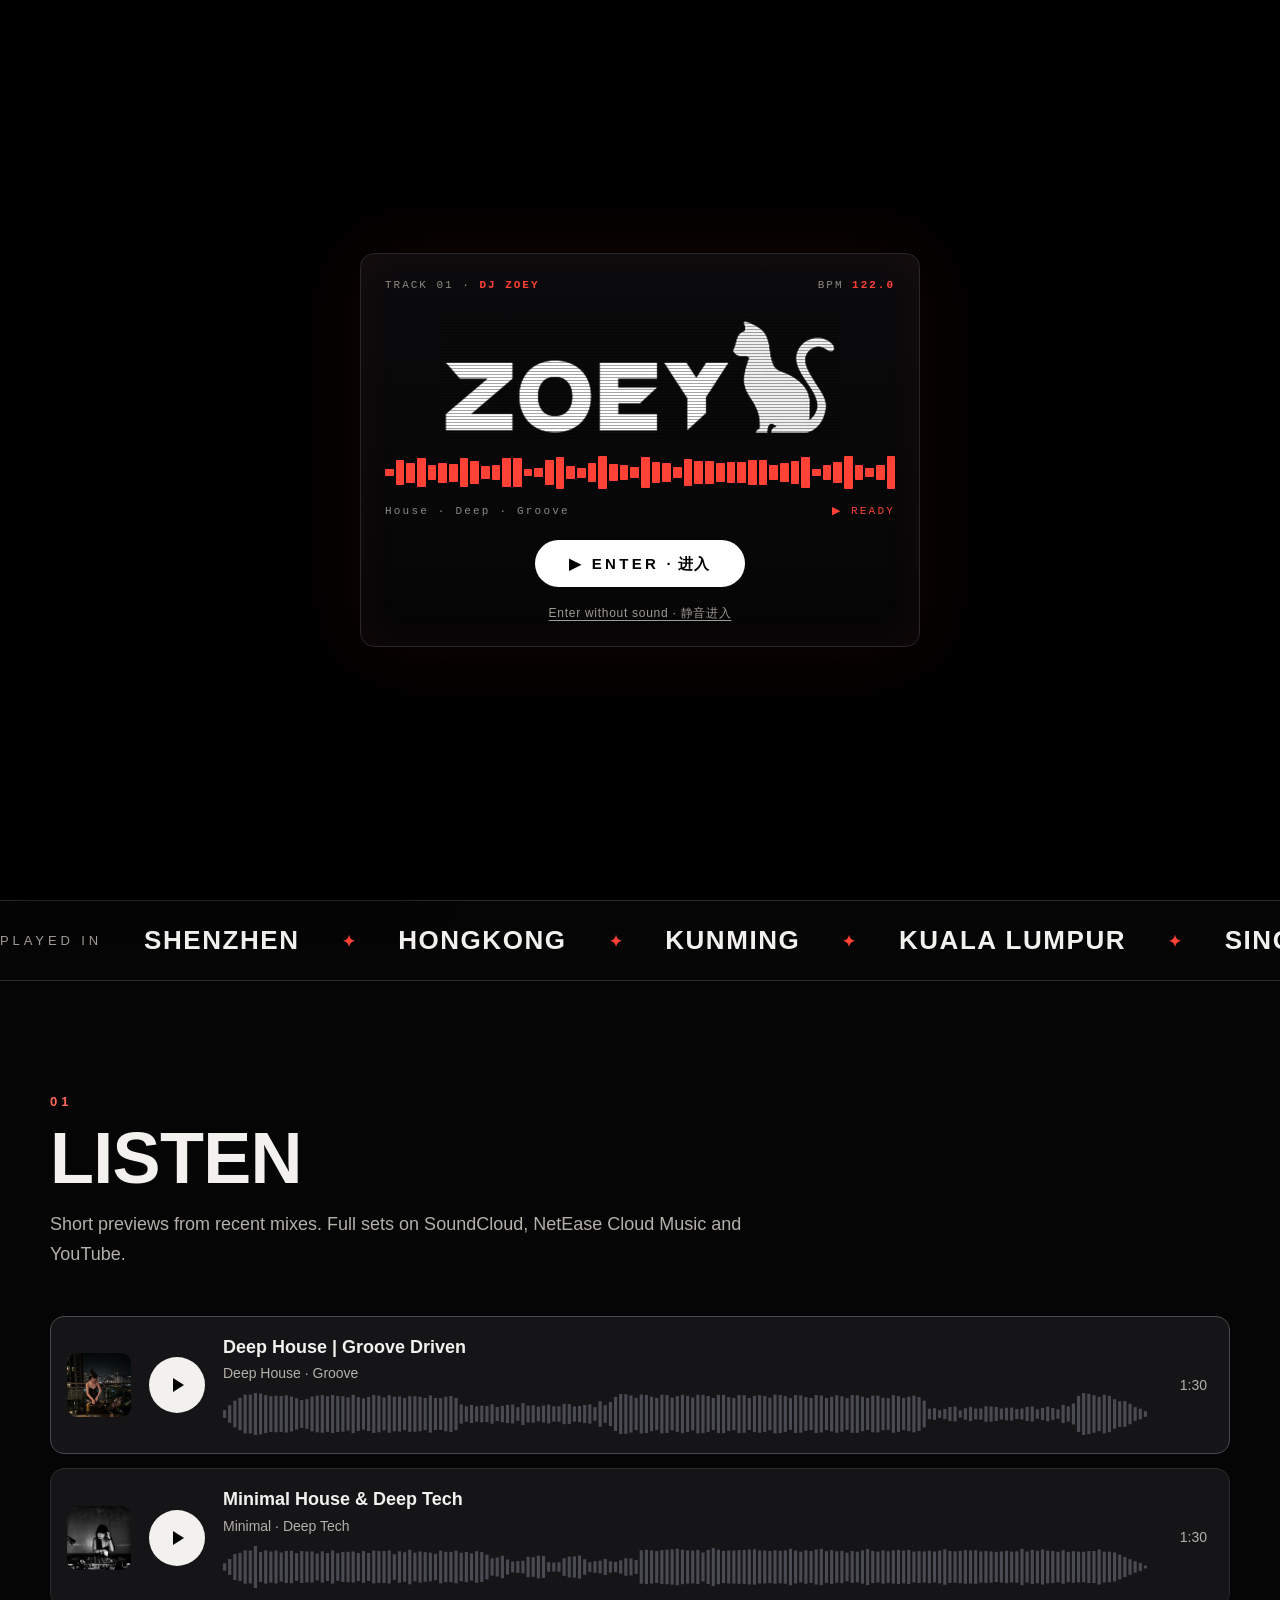
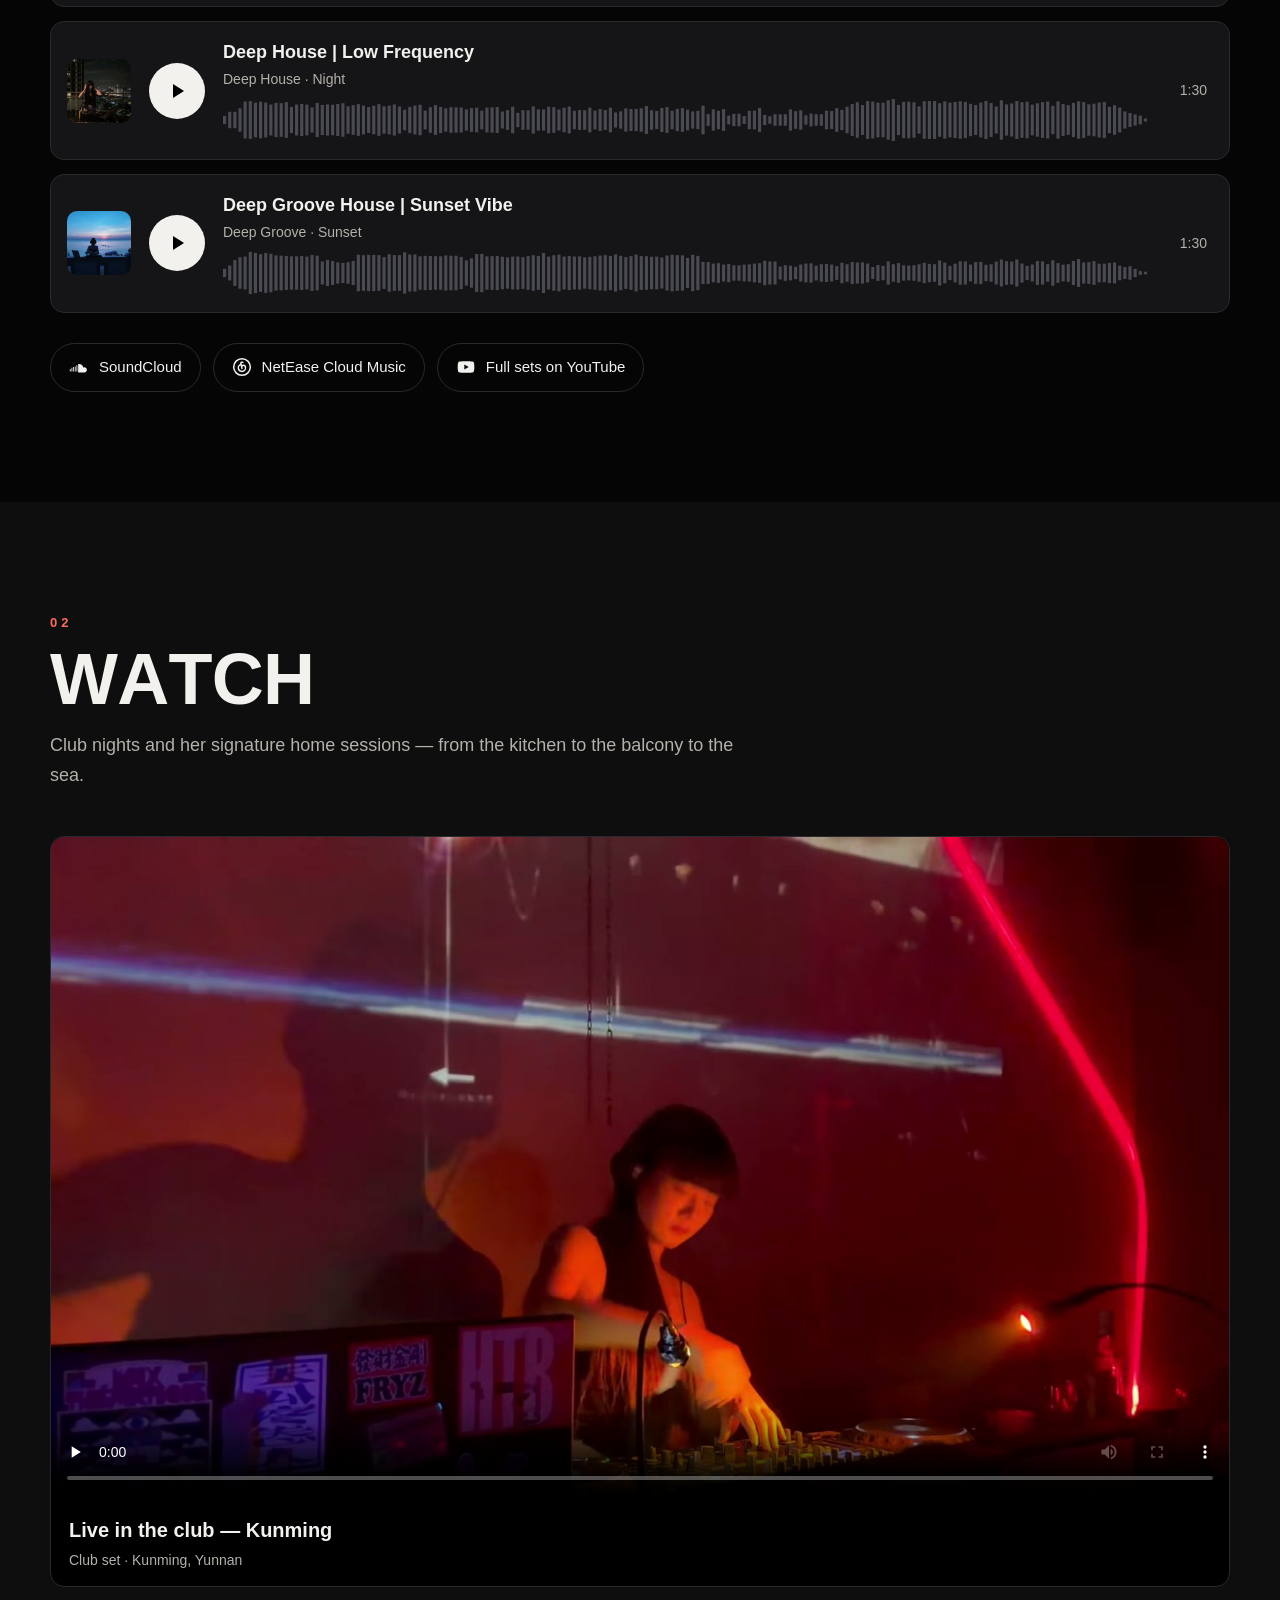
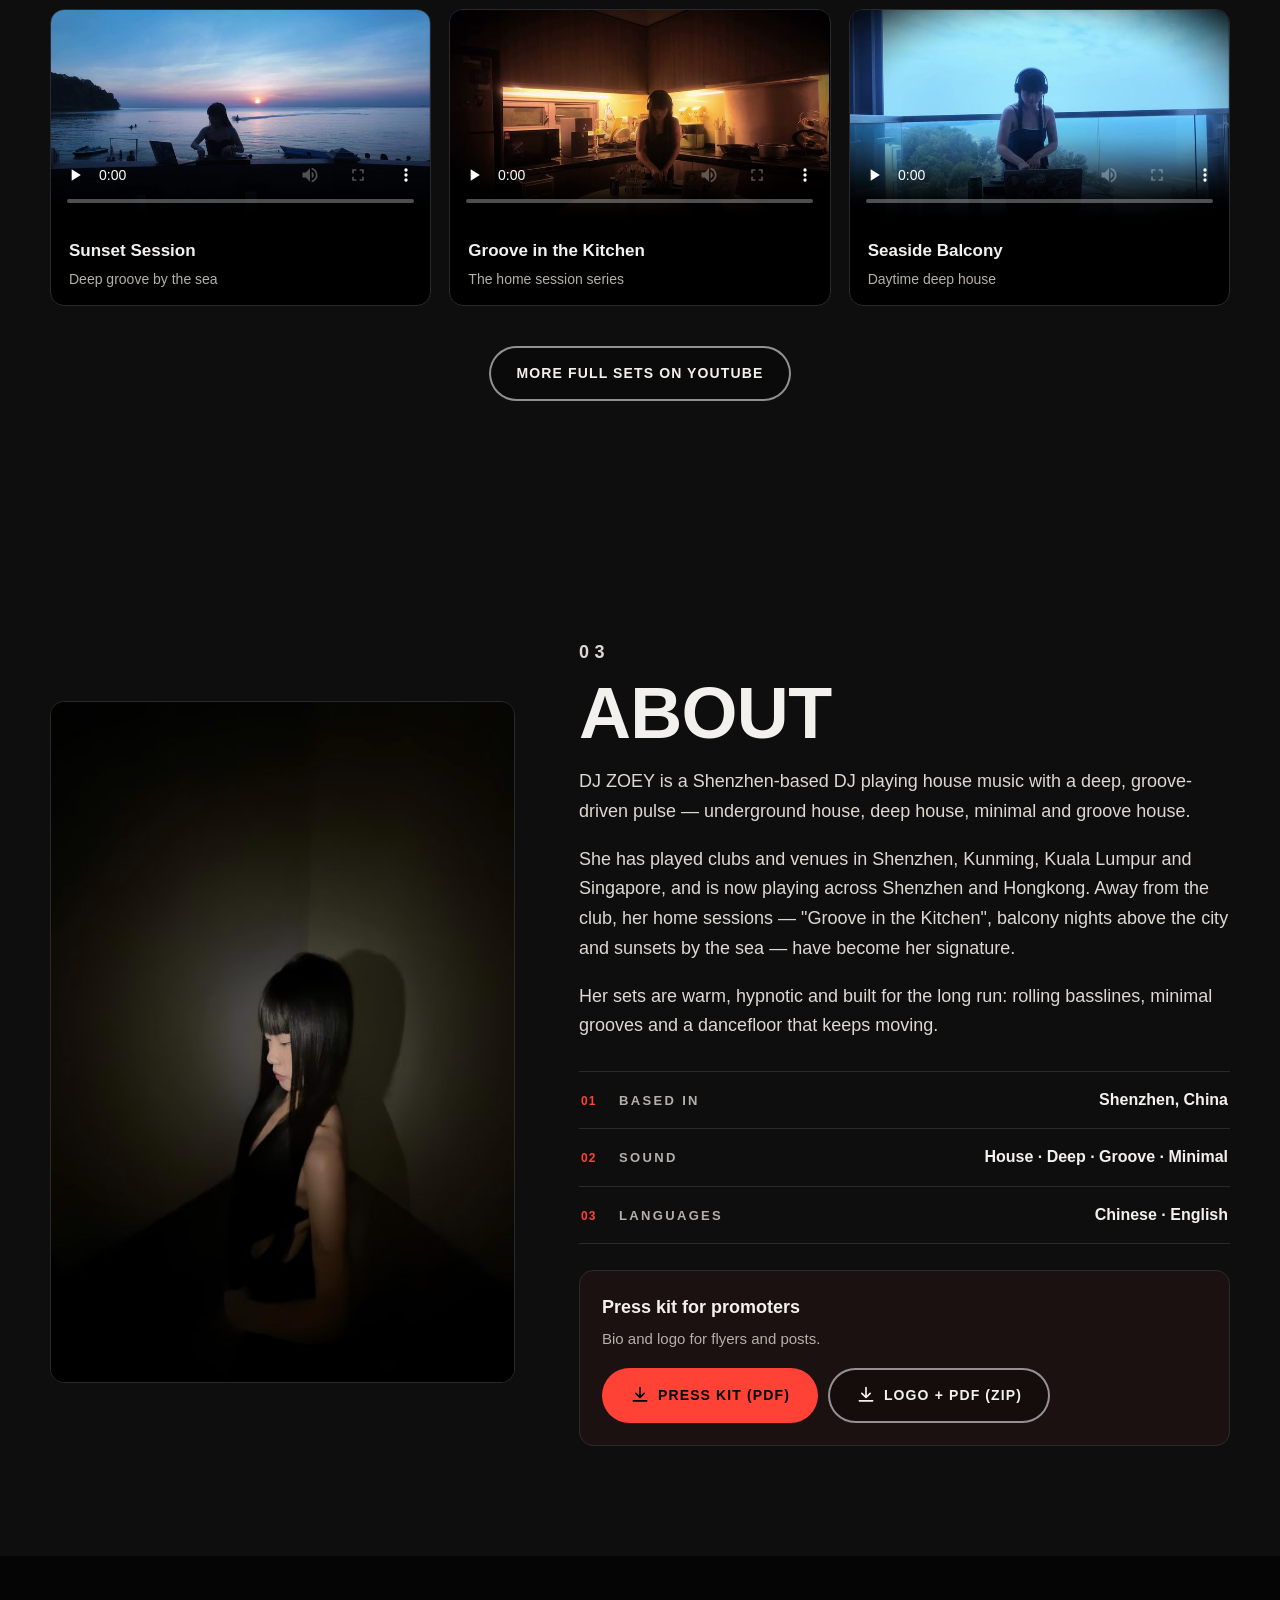
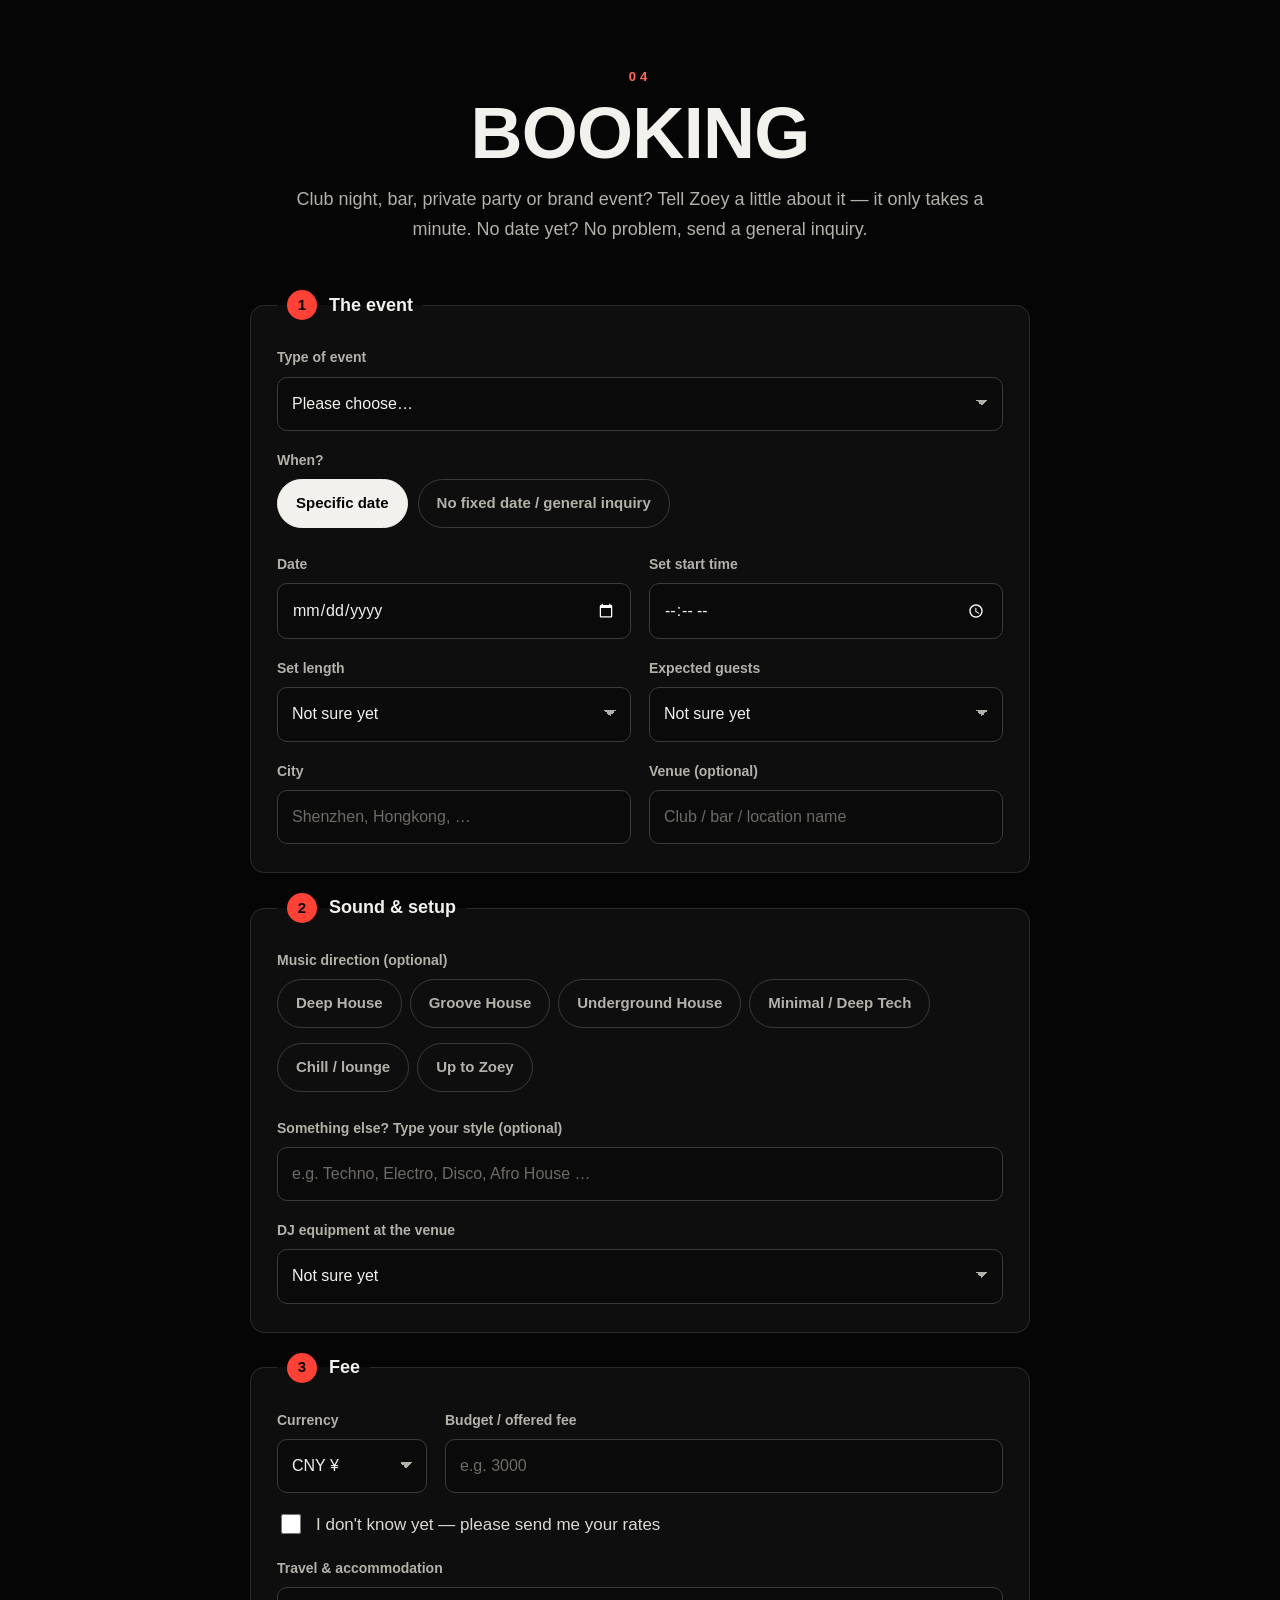
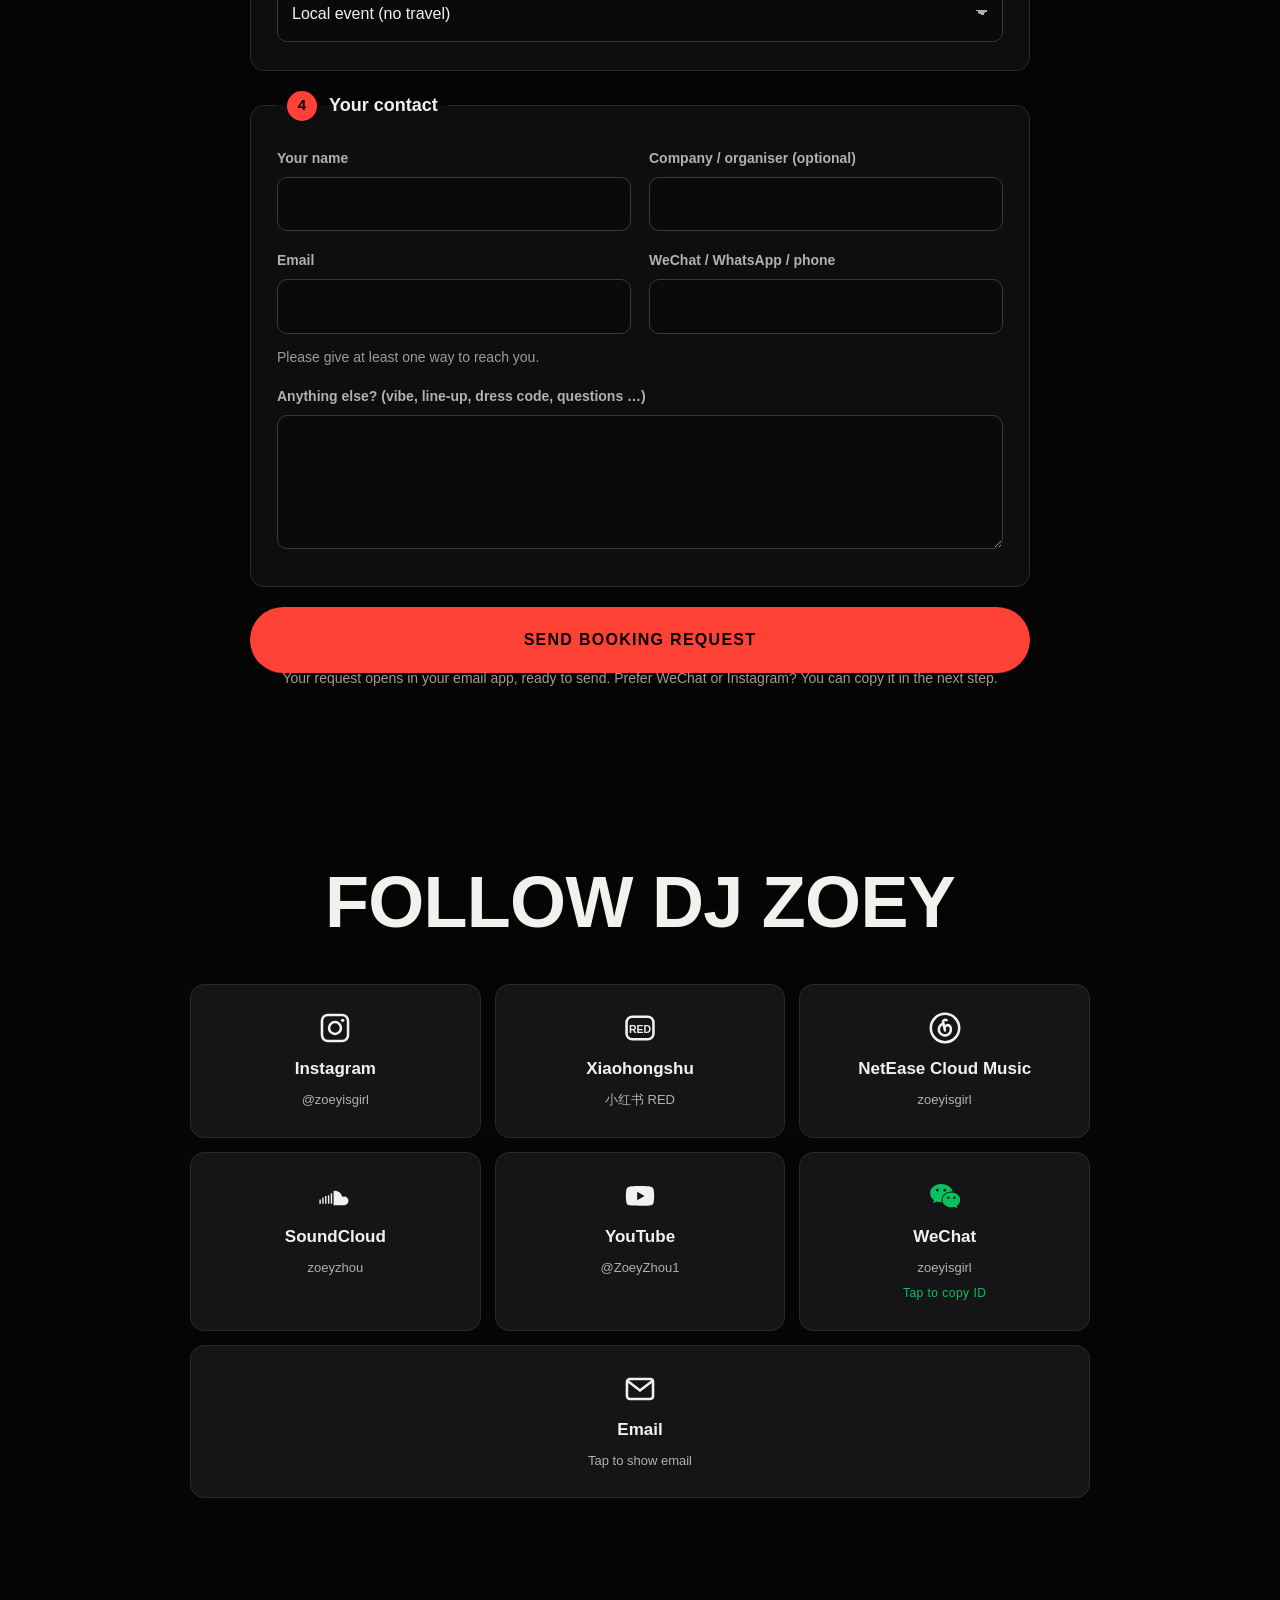
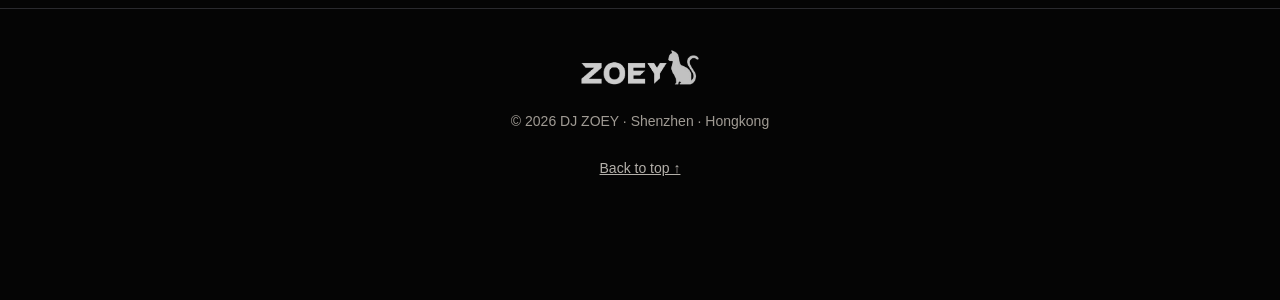
==== commit d6fd11dc: "Intro ends on ENTER when the browser blocks autoplay Co-Authored-By: Claude Opus 5.5 <noreply@anthro" ====
--- a/index.html
+++ b/index.html
@@ -20,8 +20,8 @@
 <link rel="canonical" href="https://dj-zoey.github.io/">
 <link rel="icon" type="image/png" href="assets/img/favicon.png">
 <link rel="apple-touch-icon" href="assets/img/apple-touch-icon.png">
-<link rel="stylesheet" href="css/style.css?v=202611262146">
-<link rel="stylesheet" href="css/v2.css?v=202611262146">
+<link rel="stylesheet" href="css/style.css?v=202611262157">
+<link rel="stylesheet" href="css/v2.css?v=202611262157">
 </head>
 <body>
 <!-- V2: intro (first visit) -->
@@ -203,8 +203,8 @@
       <p class="presskit__title" data-i18n="epk.title">Press kit for promoters</p>
       <p class="presskit__text" data-i18n="epk.text">Bio and logo for flyers and posts.</p>
       <div class="presskit__btns">
-        <a class="btn btn--primary" href="presskit/DJ-ZOEY-Press-Kit.pdf?v=202611262146" target="_blank" rel="noopener"><svg viewBox="0 0 24 24" aria-hidden="true"><use href="#i-download"/></svg><span data-i18n="epk.pdf">Press kit (PDF)</span></a>
-        <a class="btn btn--ghost" href="presskit/DJ-ZOEY-Press-Kit.zip?v=202611262146" download><svg viewBox="0 0 24 24" aria-hidden="true"><use href="#i-download"/></svg><span data-i18n="epk.zip">Logo + PDF (ZIP)</span></a>
+        <a class="btn btn--primary" href="presskit/DJ-ZOEY-Press-Kit.pdf?v=202611262157" target="_blank" rel="noopener"><svg viewBox="0 0 24 24" aria-hidden="true"><use href="#i-download"/></svg><span data-i18n="epk.pdf">Press kit (PDF)</span></a>
+        <a class="btn btn--ghost" href="presskit/DJ-ZOEY-Press-Kit.zip?v=202611262157" download><svg viewBox="0 0 24 24" aria-hidden="true"><use href="#i-download"/></svg><span data-i18n="epk.zip">Logo + PDF (ZIP)</span></a>
       </div>
     </div>
   </div>
@@ -416,8 +416,8 @@
   <symbol id="i-mail" viewBox="0 0 24 24"><rect x="2.8" y="5" width="18.4" height="14" rx="2" fill="none" stroke="currentColor" stroke-width="1.8"/><path d="M3.5 6.5 12 13l8.5-6.5" fill="none" stroke="currentColor" stroke-width="1.8"/></symbol>
 </svg>
 
-<script src="js/i18n.js?v=202611262146"></script>
-<script src="js/main.js?v=202611262146"></script>
-<script src="js/v2.js?v=202611262146"></script>
+<script src="js/i18n.js?v=202611262157"></script>
+<script src="js/main.js?v=202611262157"></script>
+<script src="js/v2.js?v=202611262157"></script>
 </body>
 </html>
--- a/css/v2.css
+++ b/css/v2.css
@@ -75,21 +75,33 @@
 
 /* ---------- 6. intro (CDJ display) ---------- */
 html.intro-on{overflow:hidden}
-#intro{position:fixed;inset:0;z-index:120;background:#000;display:grid;place-items:center;transition:opacity .6s ease,visibility .6s}
+#intro{position:fixed;inset:0;z-index:120;background:#000;display:grid;place-items:center;transition:opacity .3s ease,visibility .3s}
 #intro.out{opacity:0;visibility:hidden}
 .intro__screen{width:min(560px,86vw);padding:22px 24px 18px;border:1px solid #26262b;border-radius:14px;background:linear-gradient(180deg,#0b0b0d,#050506);box-shadow:inset 0 0 40px rgba(255,65,54,.06),0 0 80px rgba(255,65,54,.08);font-family:ui-monospace,Menlo,Consolas,monospace;color:#cfcac3}
 .intro__top{display:flex;justify-content:space-between;font-size:11px;letter-spacing:.18em;text-transform:uppercase;color:#8d8880}
 .intro__top b{color:var(--accent)}
 .intro__logo{margin:22px auto 18px;width:78%;position:relative}
-.intro__logo img{width:100%;display:block;clip-path:inset(0 100% 0 0);animation:wipe 1.1s steps(18,end) .25s forwards}
+.intro__logo img{width:100%;display:block;clip-path:inset(0 100% 0 0);animation:wipe .55s steps(14,end) .12s forwards}
 .intro__logo::after{content:"";position:absolute;inset:0;background:repeating-linear-gradient(0deg,rgba(0,0,0,.35) 0 1px,transparent 1px 3px);pointer-events:none}
 @keyframes wipe{to{clip-path:inset(0 0 0 0)}}
 .intro__wave{display:flex;align-items:center;gap:2px;height:34px}
-.intro__wave i{flex:1;height:var(--h);background:#3a3a40;border-radius:1px;animation:fillbar .05s linear calc(.3s + var(--i) * .025s) forwards}
+.intro__wave i{flex:1;height:var(--h);background:#3a3a40;border-radius:1px;animation:fillbar .03s linear calc(.15s + var(--i) * .0125s) forwards}
 @keyframes fillbar{to{background:var(--accent)}}
 .intro__bottom{display:flex;justify-content:space-between;margin-top:12px;font-size:11px;letter-spacing:.2em;color:#8d8880}
-.intro__bottom span:last-child::after{content:"LOADING";animation:ready 2s steps(1,end) forwards}
+.intro__bottom span:last-child::after{content:"LOADING";animation:ready 1s steps(1,end) forwards}
 @keyframes ready{0%{content:"LOADING"}25%{content:"LOADING ."}45%{content:"LOADING . ."}65%{content:"LOADING . . ."}85%,100%{content:"▶ READY";color:#ff4136}}
+
+/* intro ENTER (when the browser blocks autoplay) */
+#intro.enter{cursor:pointer}
+.intro__actions{display:flex;flex-direction:column;align-items:center;gap:12px;margin-top:20px;animation:actin .35s ease both}
+@keyframes actin{from{opacity:0;transform:translateY(8px)}to{opacity:1;transform:none}}
+.intro__enter{font:700 15px/1 "Helvetica Neue",Arial,"PingFang SC",sans-serif;letter-spacing:.22em;color:#000;background:var(--accent);border:0;border-radius:999px;padding:16px 34px;cursor:pointer;
+  box-shadow:0 0 0 0 rgba(255,65,54,.6);animation:enterpulse calc(var(--beat,.49s)*2) ease-out infinite}
+.intro__enter span{letter-spacing:.1em}
+.intro__enter:hover,.intro__enter:focus-visible{background:#fff;outline:none}
+@keyframes enterpulse{0%{box-shadow:0 0 0 0 rgba(255,65,54,.6)}100%{box-shadow:0 0 0 18px rgba(255,65,54,0)}}
+.intro__mute{background:none;border:0;color:#a09b94;font:500 12px/1.4 "Helvetica Neue",Arial,"PingFang SC",sans-serif;letter-spacing:.06em;text-decoration:underline;text-underline-offset:3px;cursor:pointer;padding:6px}
+.intro__mute:hover{color:#fff}
 
 /* ---------- mobile / reduced motion ---------- */
 @media (max-width:600px){
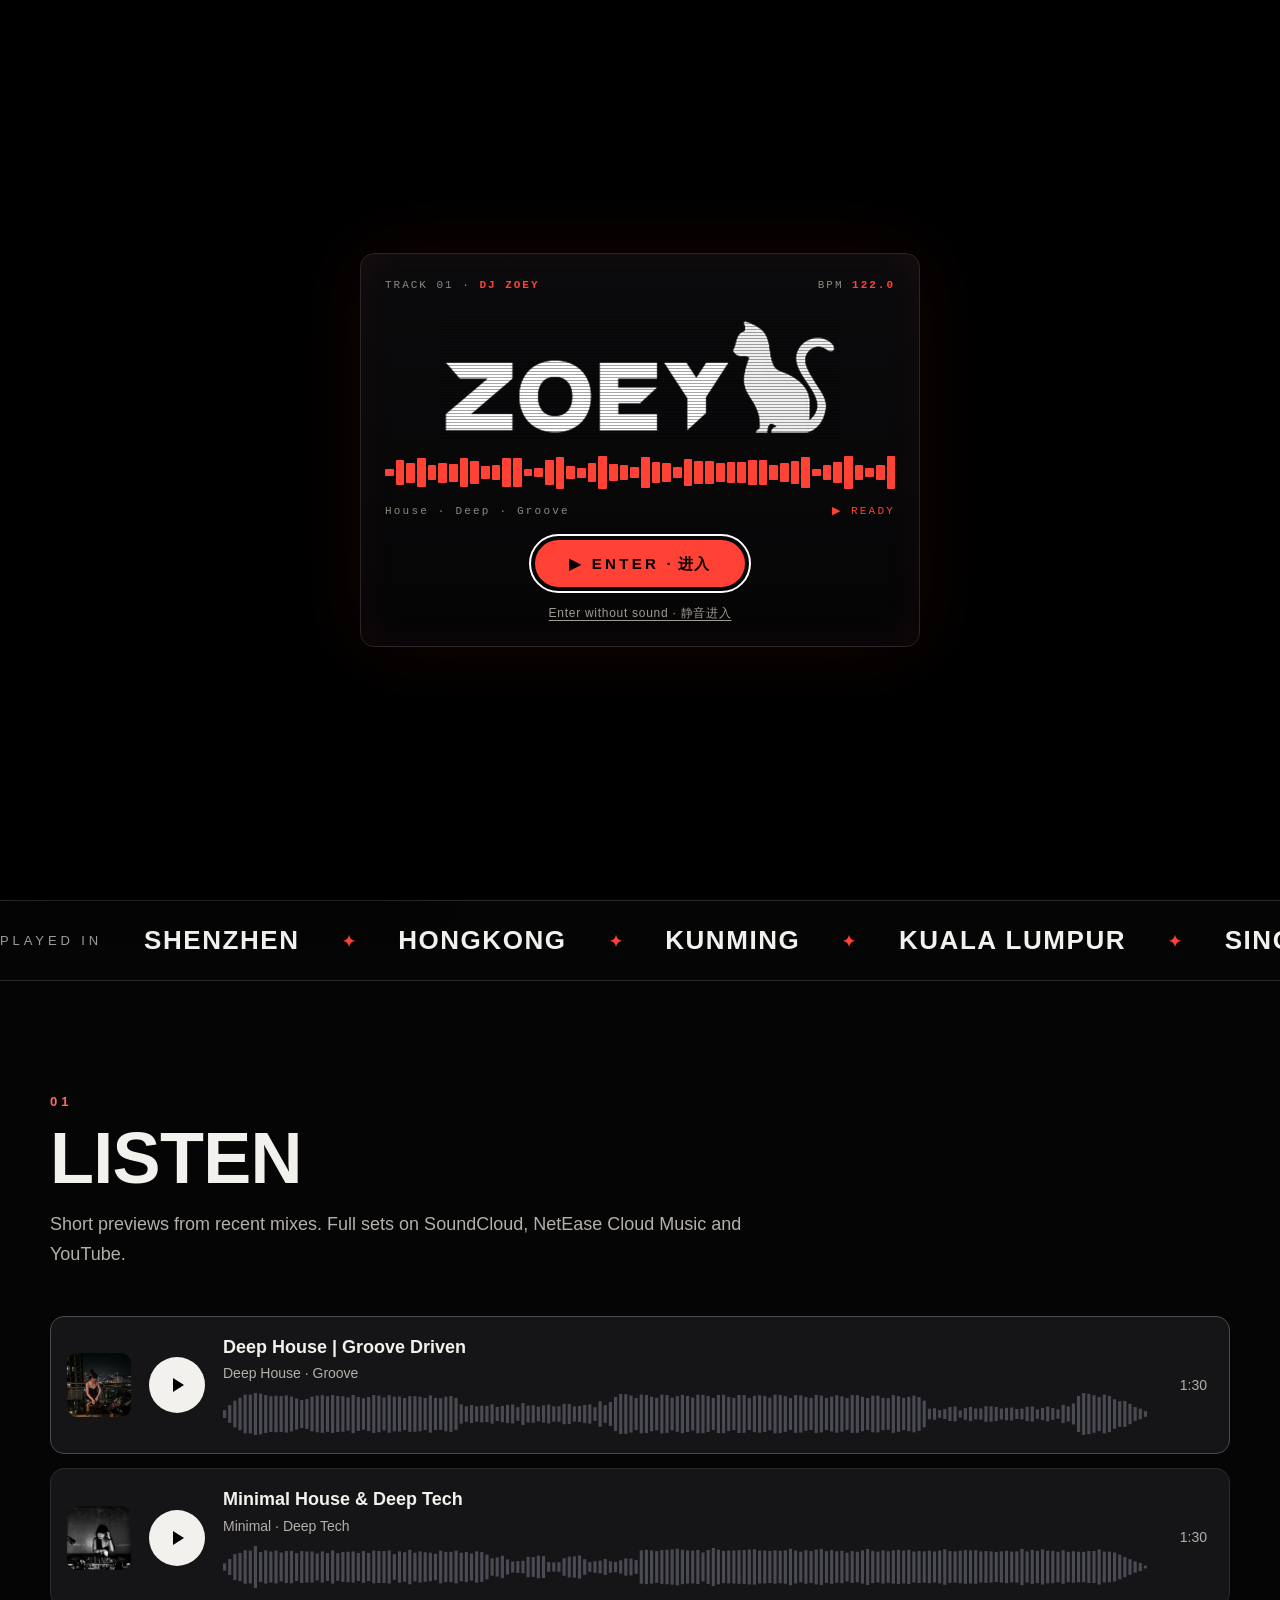
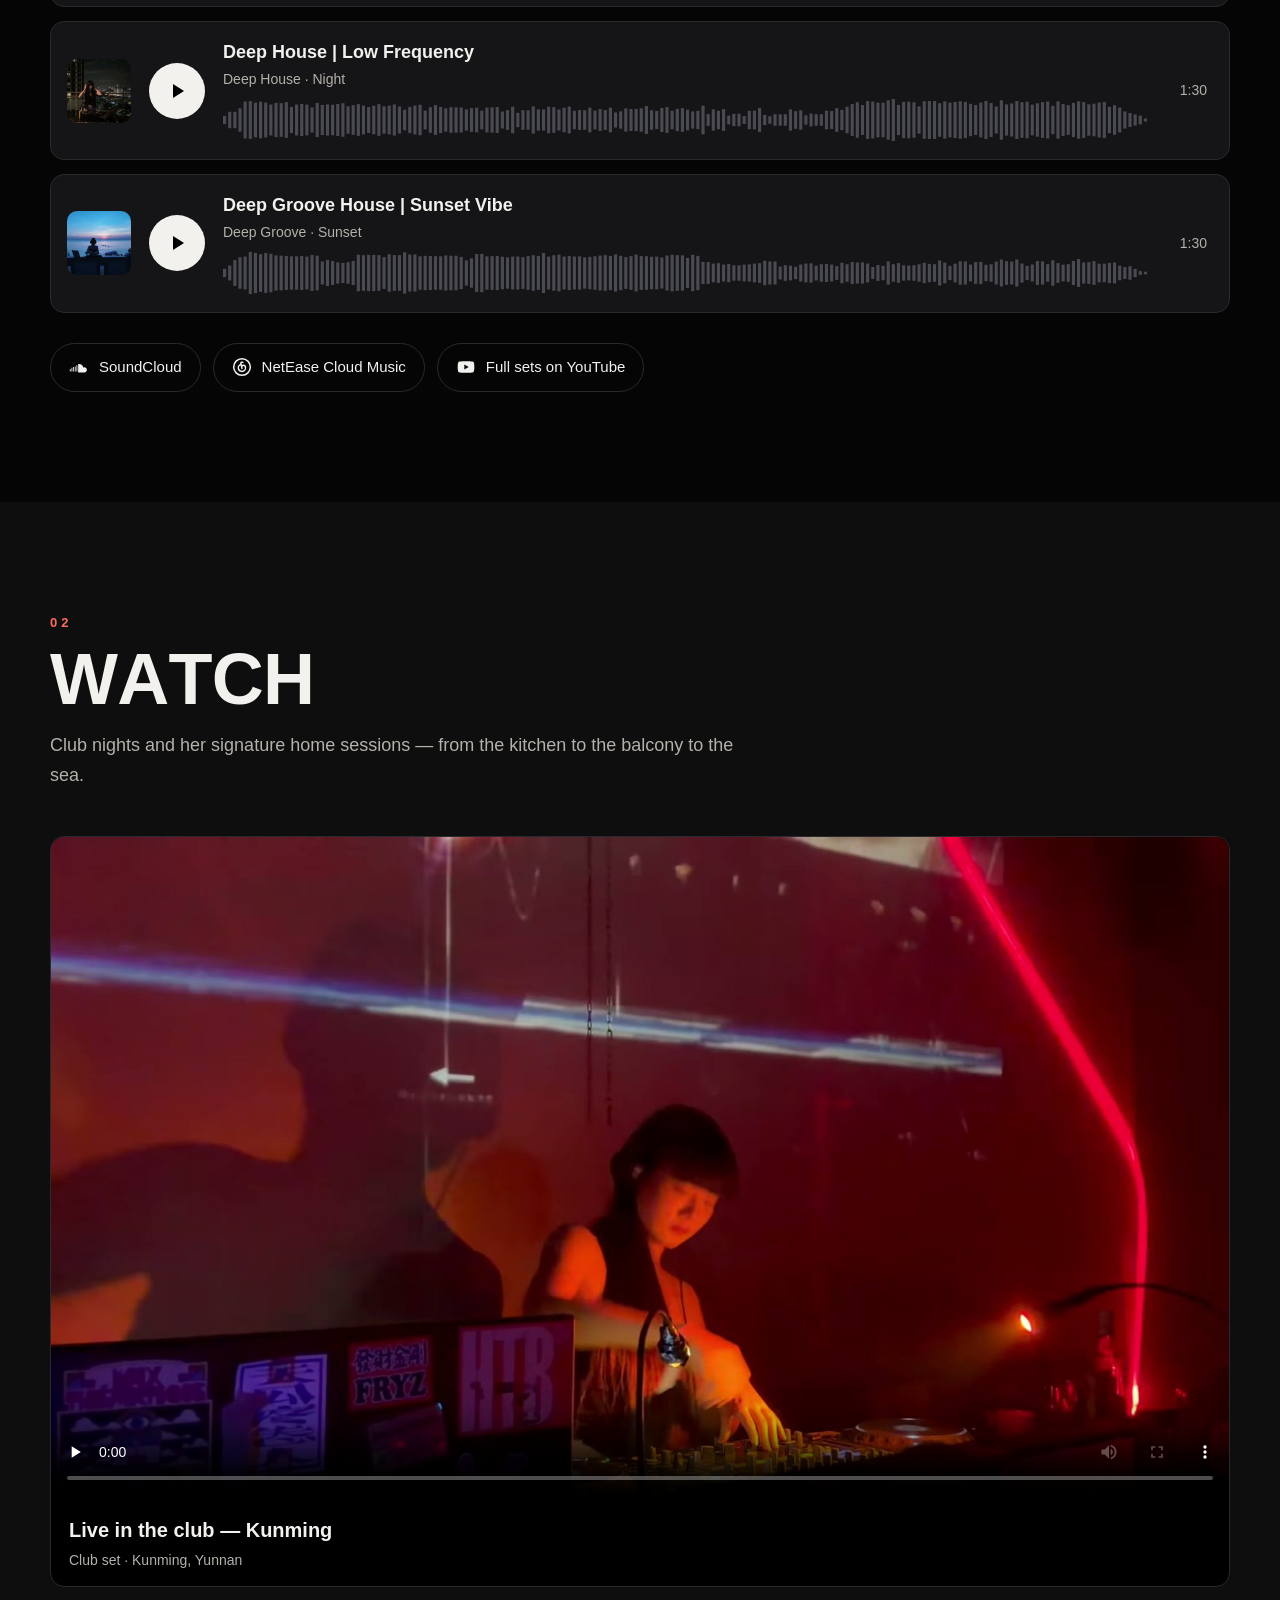
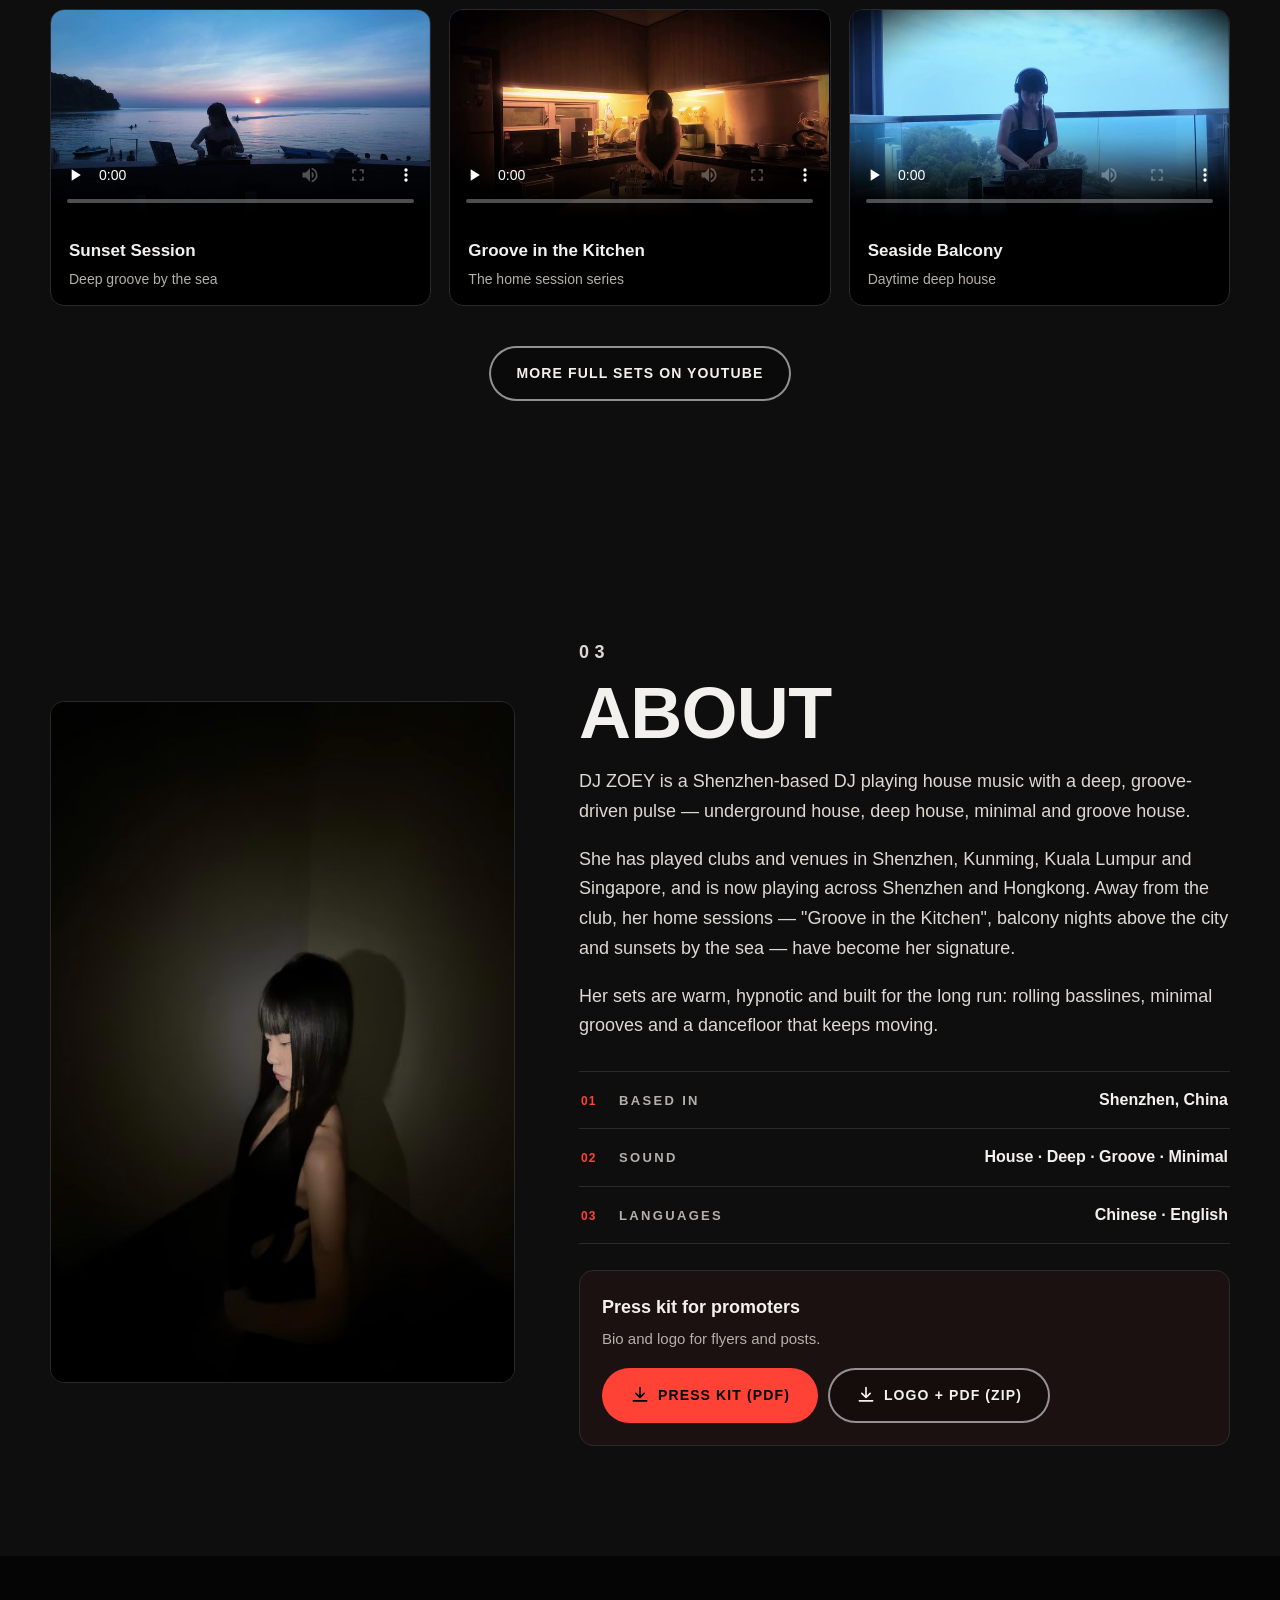
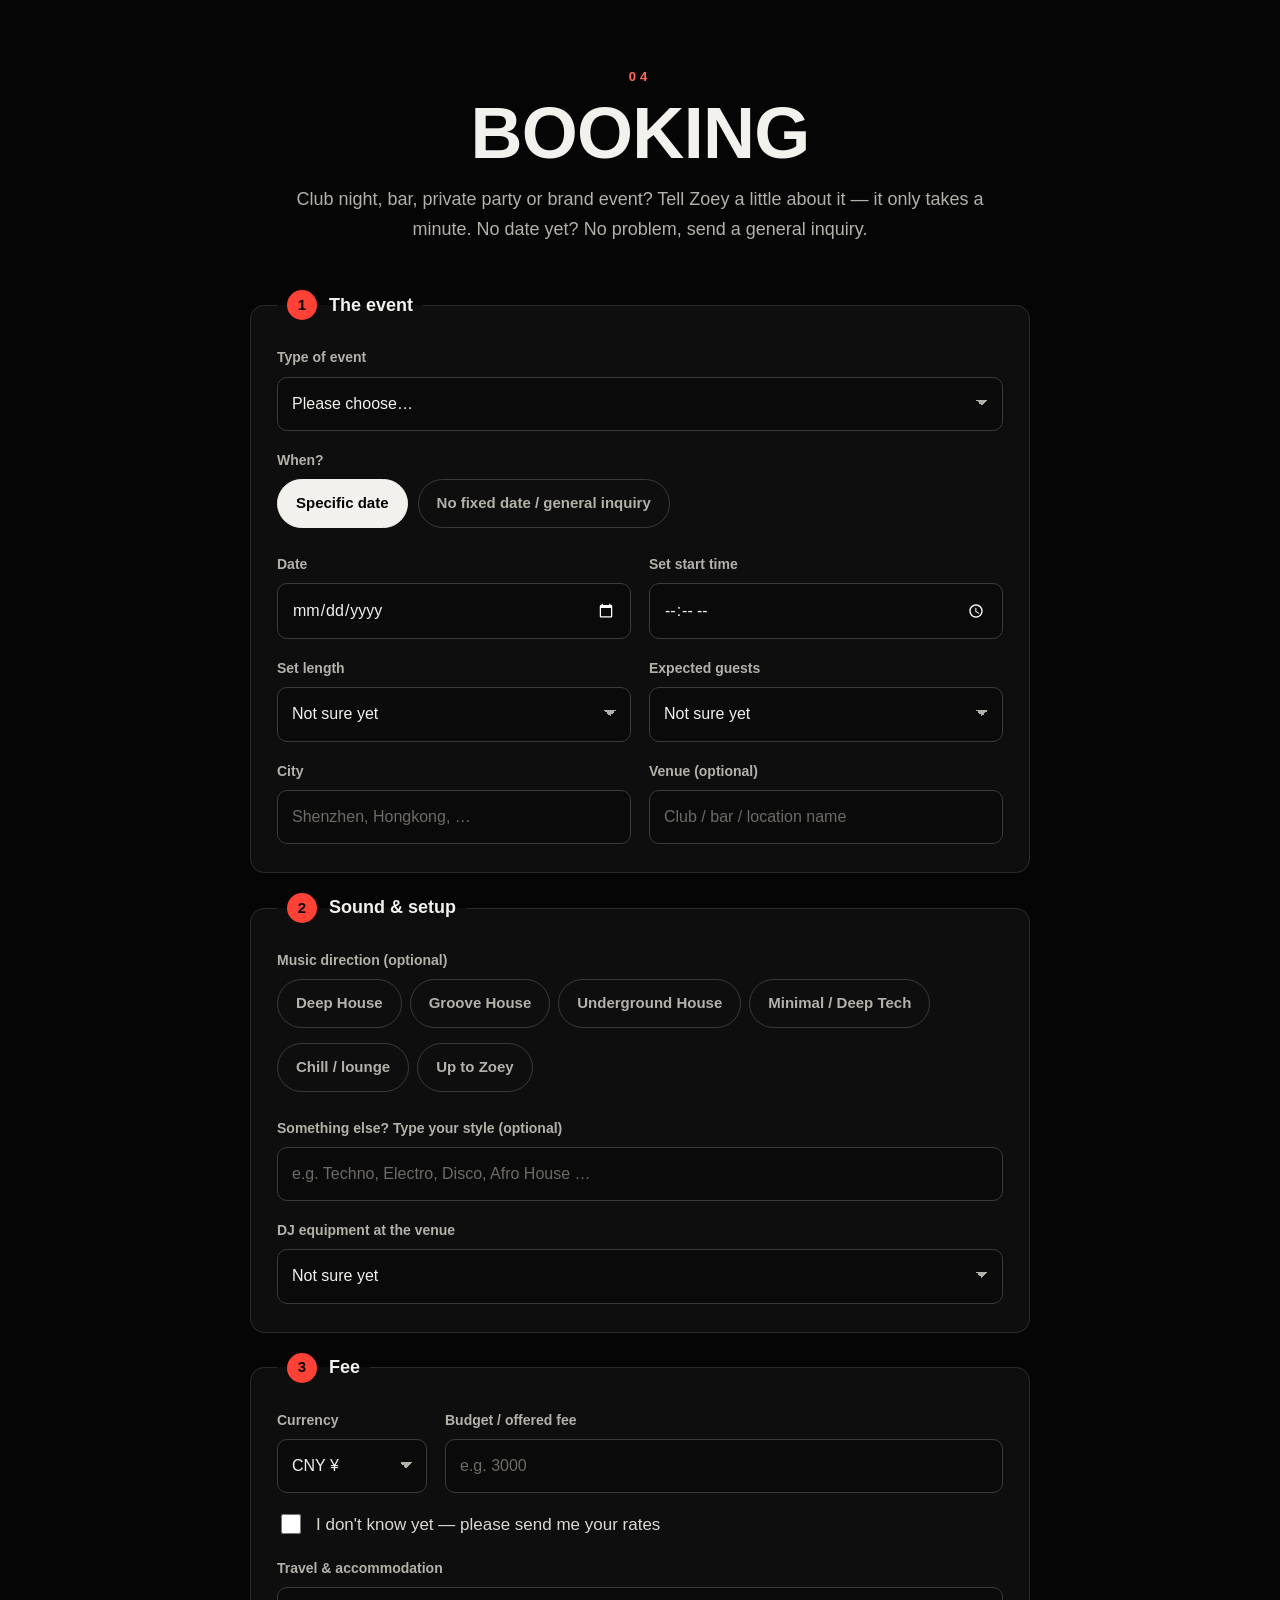
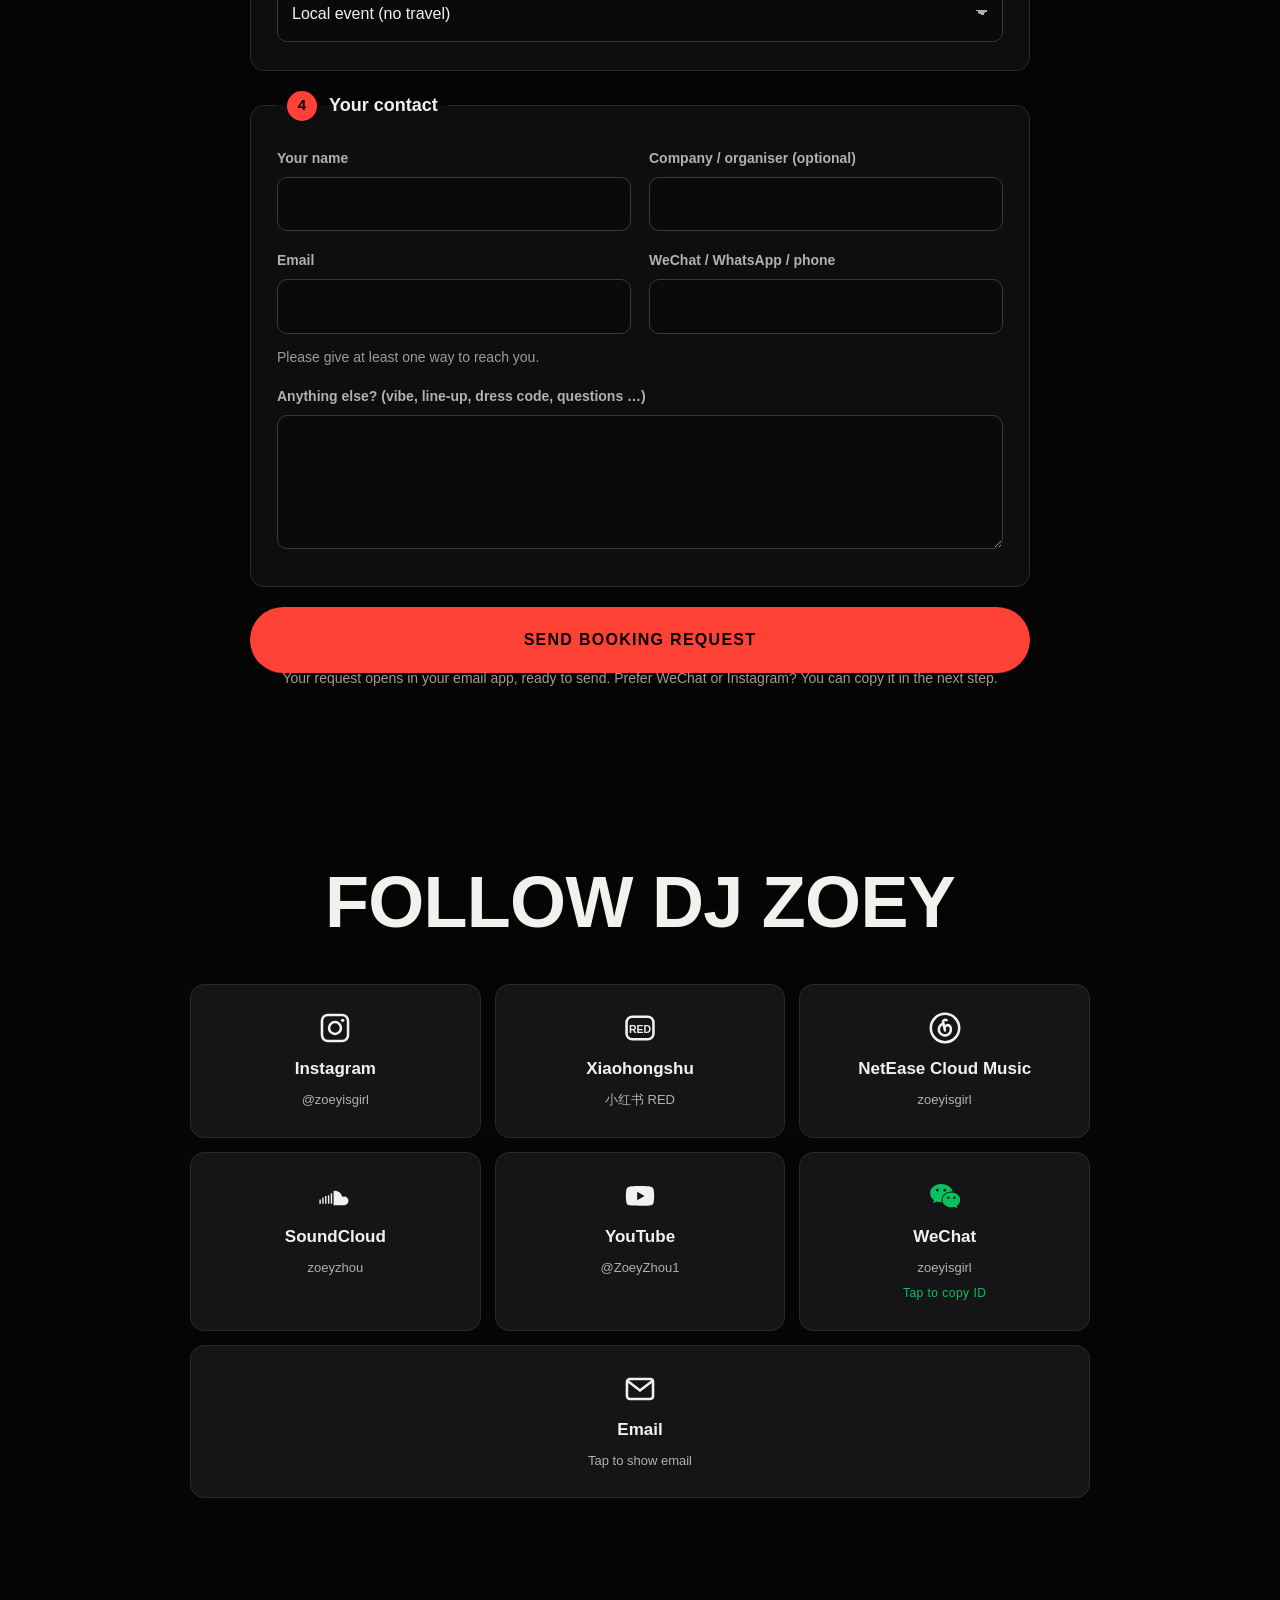
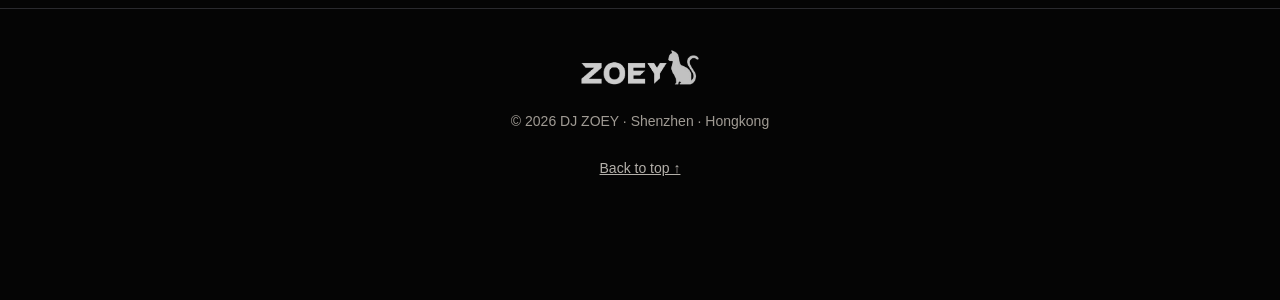
==== commit 6688bac3: "Keep ENTER button red when focused Co-Authored-By: Claude Opus 5.5 <noreply@anthropic.com>" ====
--- a/index.html
+++ b/index.html
@@ -20,8 +20,8 @@
 <link rel="canonical" href="https://dj-zoey.github.io/">
 <link rel="icon" type="image/png" href="assets/img/favicon.png">
 <link rel="apple-touch-icon" href="assets/img/apple-touch-icon.png">
-<link rel="stylesheet" href="css/style.css?v=202611262157">
-<link rel="stylesheet" href="css/v2.css?v=202611262157">
+<link rel="stylesheet" href="css/style.css?v=202611262158">
+<link rel="stylesheet" href="css/v2.css?v=202611262158">
 </head>
 <body>
 <!-- V2: intro (first visit) -->
@@ -203,8 +203,8 @@
       <p class="presskit__title" data-i18n="epk.title">Press kit for promoters</p>
       <p class="presskit__text" data-i18n="epk.text">Bio and logo for flyers and posts.</p>
       <div class="presskit__btns">
-        <a class="btn btn--primary" href="presskit/DJ-ZOEY-Press-Kit.pdf?v=202611262157" target="_blank" rel="noopener"><svg viewBox="0 0 24 24" aria-hidden="true"><use href="#i-download"/></svg><span data-i18n="epk.pdf">Press kit (PDF)</span></a>
-        <a class="btn btn--ghost" href="presskit/DJ-ZOEY-Press-Kit.zip?v=202611262157" download><svg viewBox="0 0 24 24" aria-hidden="true"><use href="#i-download"/></svg><span data-i18n="epk.zip">Logo + PDF (ZIP)</span></a>
+        <a class="btn btn--primary" href="presskit/DJ-ZOEY-Press-Kit.pdf?v=202611262158" target="_blank" rel="noopener"><svg viewBox="0 0 24 24" aria-hidden="true"><use href="#i-download"/></svg><span data-i18n="epk.pdf">Press kit (PDF)</span></a>
+        <a class="btn btn--ghost" href="presskit/DJ-ZOEY-Press-Kit.zip?v=202611262158" download><svg viewBox="0 0 24 24" aria-hidden="true"><use href="#i-download"/></svg><span data-i18n="epk.zip">Logo + PDF (ZIP)</span></a>
       </div>
     </div>
   </div>
@@ -416,8 +416,8 @@
   <symbol id="i-mail" viewBox="0 0 24 24"><rect x="2.8" y="5" width="18.4" height="14" rx="2" fill="none" stroke="currentColor" stroke-width="1.8"/><path d="M3.5 6.5 12 13l8.5-6.5" fill="none" stroke="currentColor" stroke-width="1.8"/></symbol>
 </svg>
 
-<script src="js/i18n.js?v=202611262157"></script>
-<script src="js/main.js?v=202611262157"></script>
-<script src="js/v2.js?v=202611262157"></script>
+<script src="js/i18n.js?v=202611262158"></script>
+<script src="js/main.js?v=202611262158"></script>
+<script src="js/v2.js?v=202611262158"></script>
 </body>
 </html>
--- a/css/v2.css
+++ b/css/v2.css
@@ -98,7 +98,8 @@
 .intro__enter{font:700 15px/1 "Helvetica Neue",Arial,"PingFang SC",sans-serif;letter-spacing:.22em;color:#000;background:var(--accent);border:0;border-radius:999px;padding:16px 34px;cursor:pointer;
   box-shadow:0 0 0 0 rgba(255,65,54,.6);animation:enterpulse calc(var(--beat,.49s)*2) ease-out infinite}
 .intro__enter span{letter-spacing:.1em}
-.intro__enter:hover,.intro__enter:focus-visible{background:#fff;outline:none}
+.intro__enter:hover{background:#fff}
+.intro__enter:focus-visible{outline:2px solid #fff;outline-offset:4px}
 @keyframes enterpulse{0%{box-shadow:0 0 0 0 rgba(255,65,54,.6)}100%{box-shadow:0 0 0 18px rgba(255,65,54,0)}}
 .intro__mute{background:none;border:0;color:#a09b94;font:500 12px/1.4 "Helvetica Neue",Arial,"PingFang SC",sans-serif;letter-spacing:.06em;text-decoration:underline;text-underline-offset:3px;cursor:pointer;padding:6px}
 .intro__mute:hover{color:#fff}
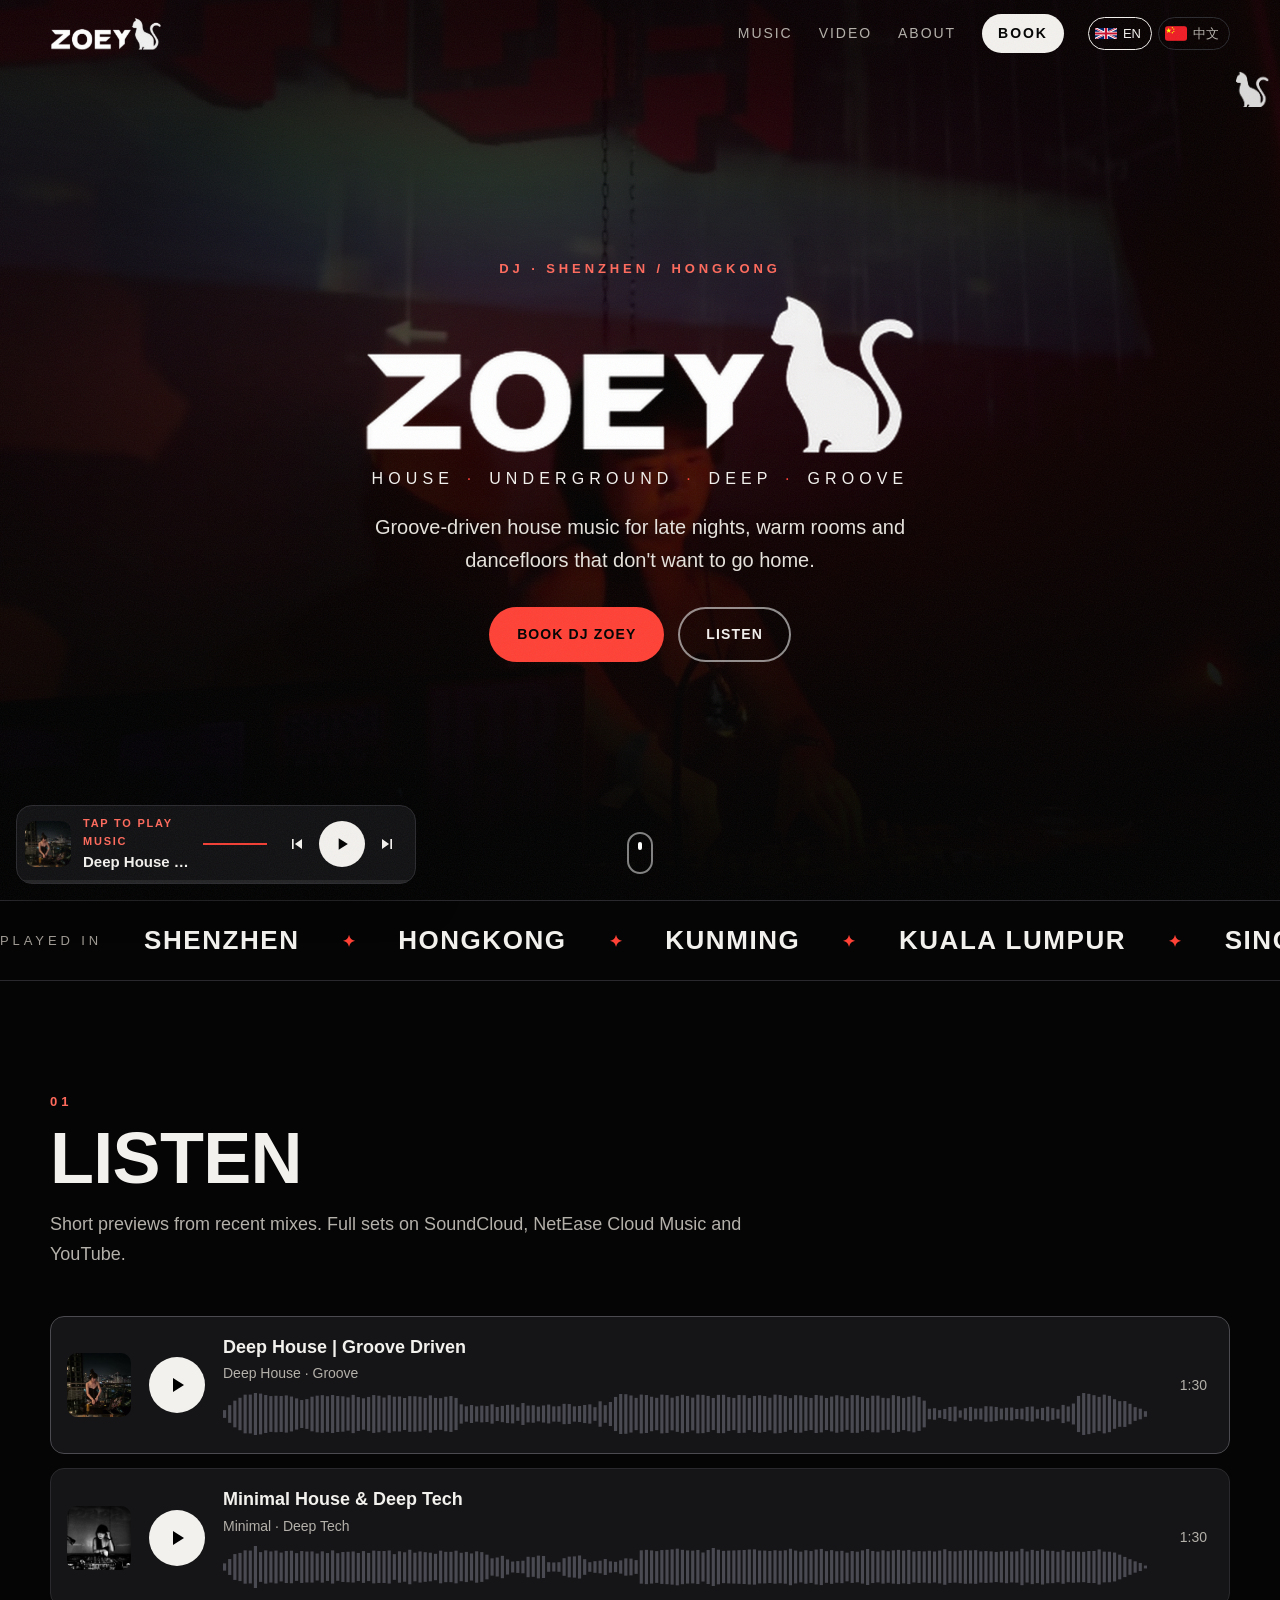
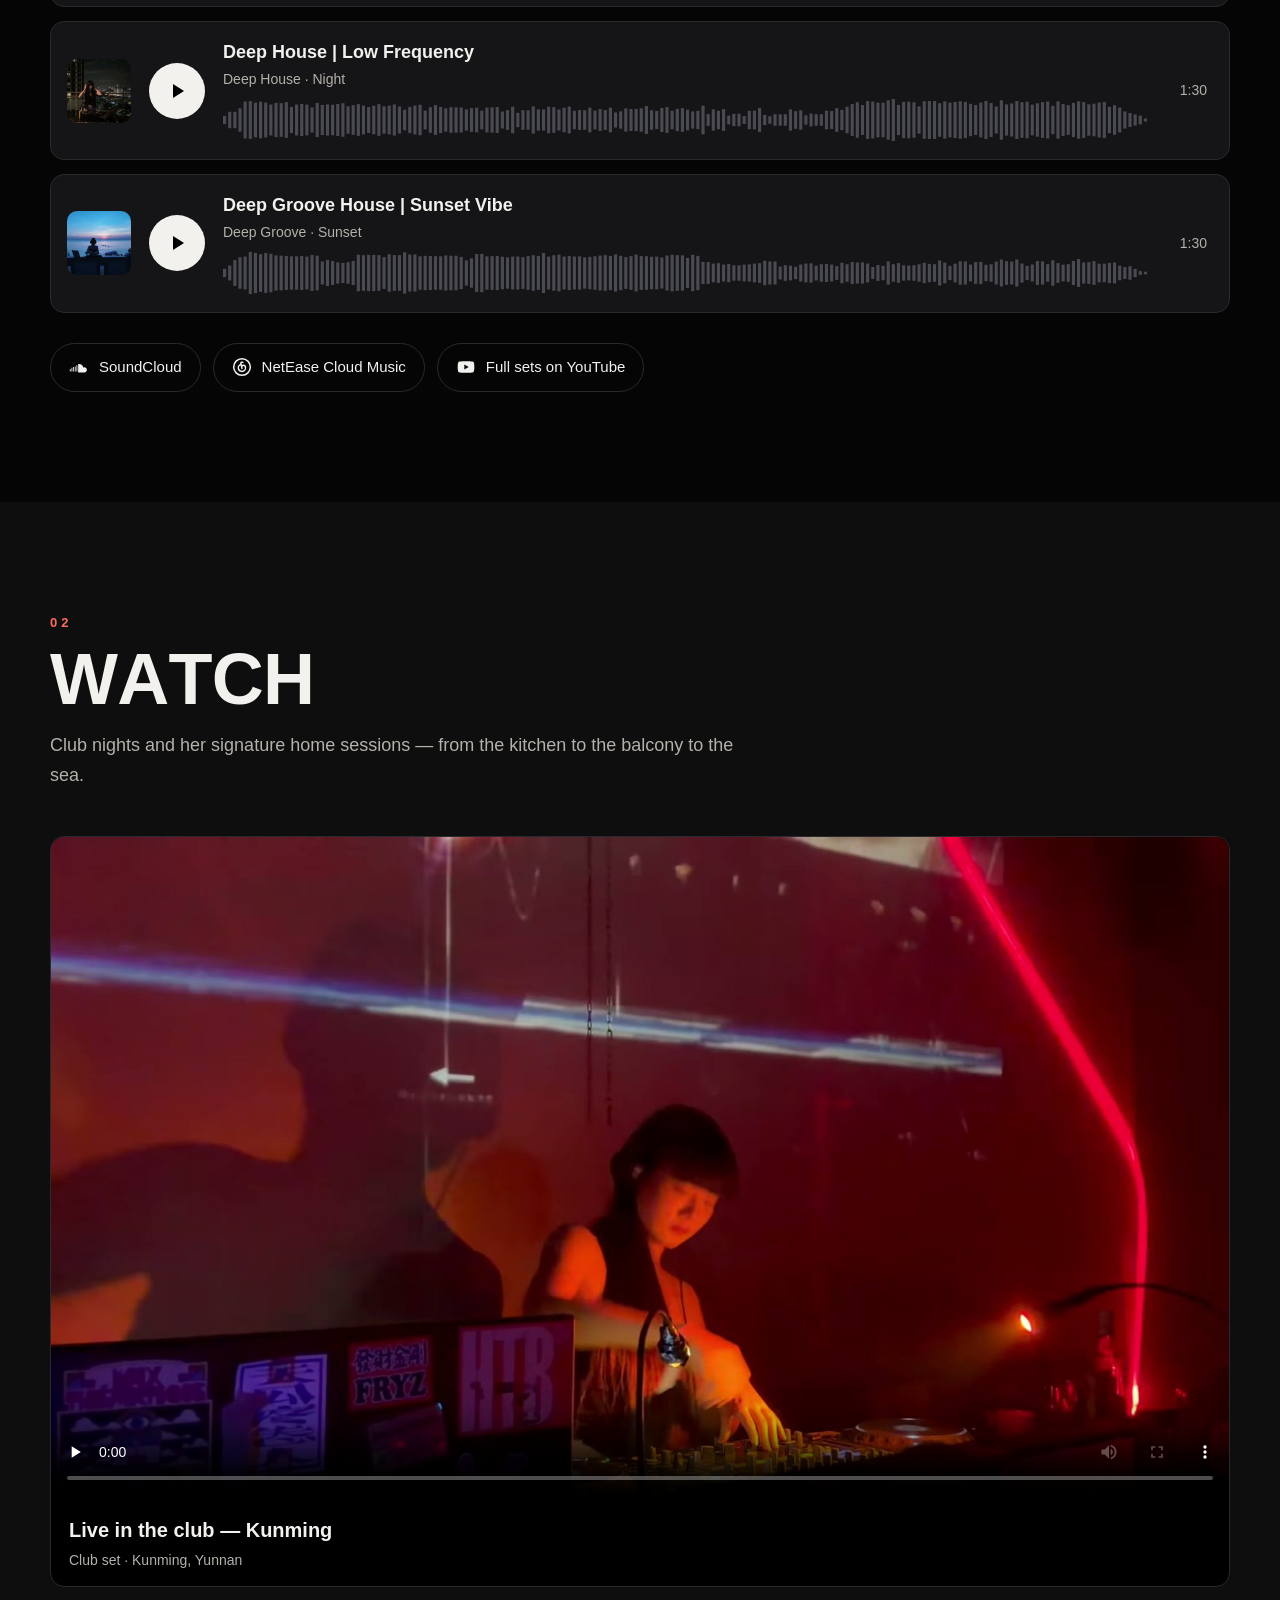
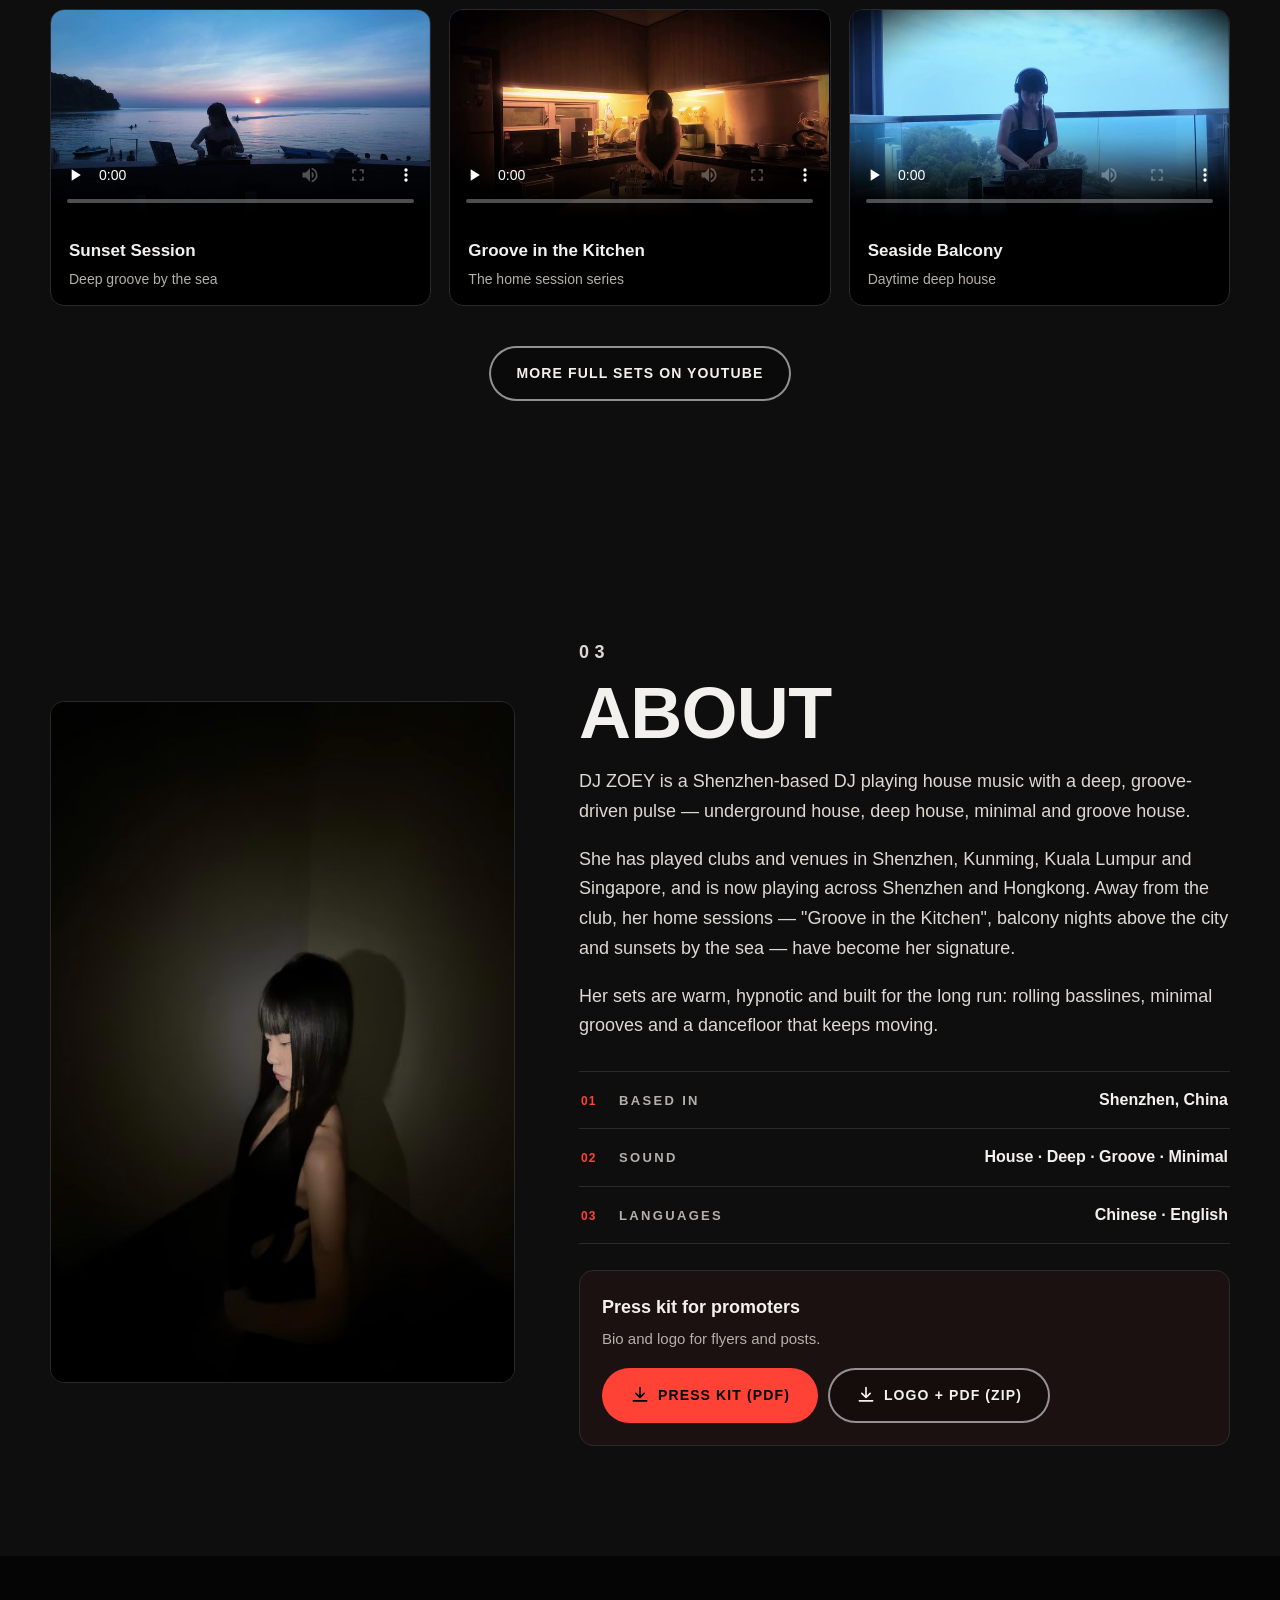
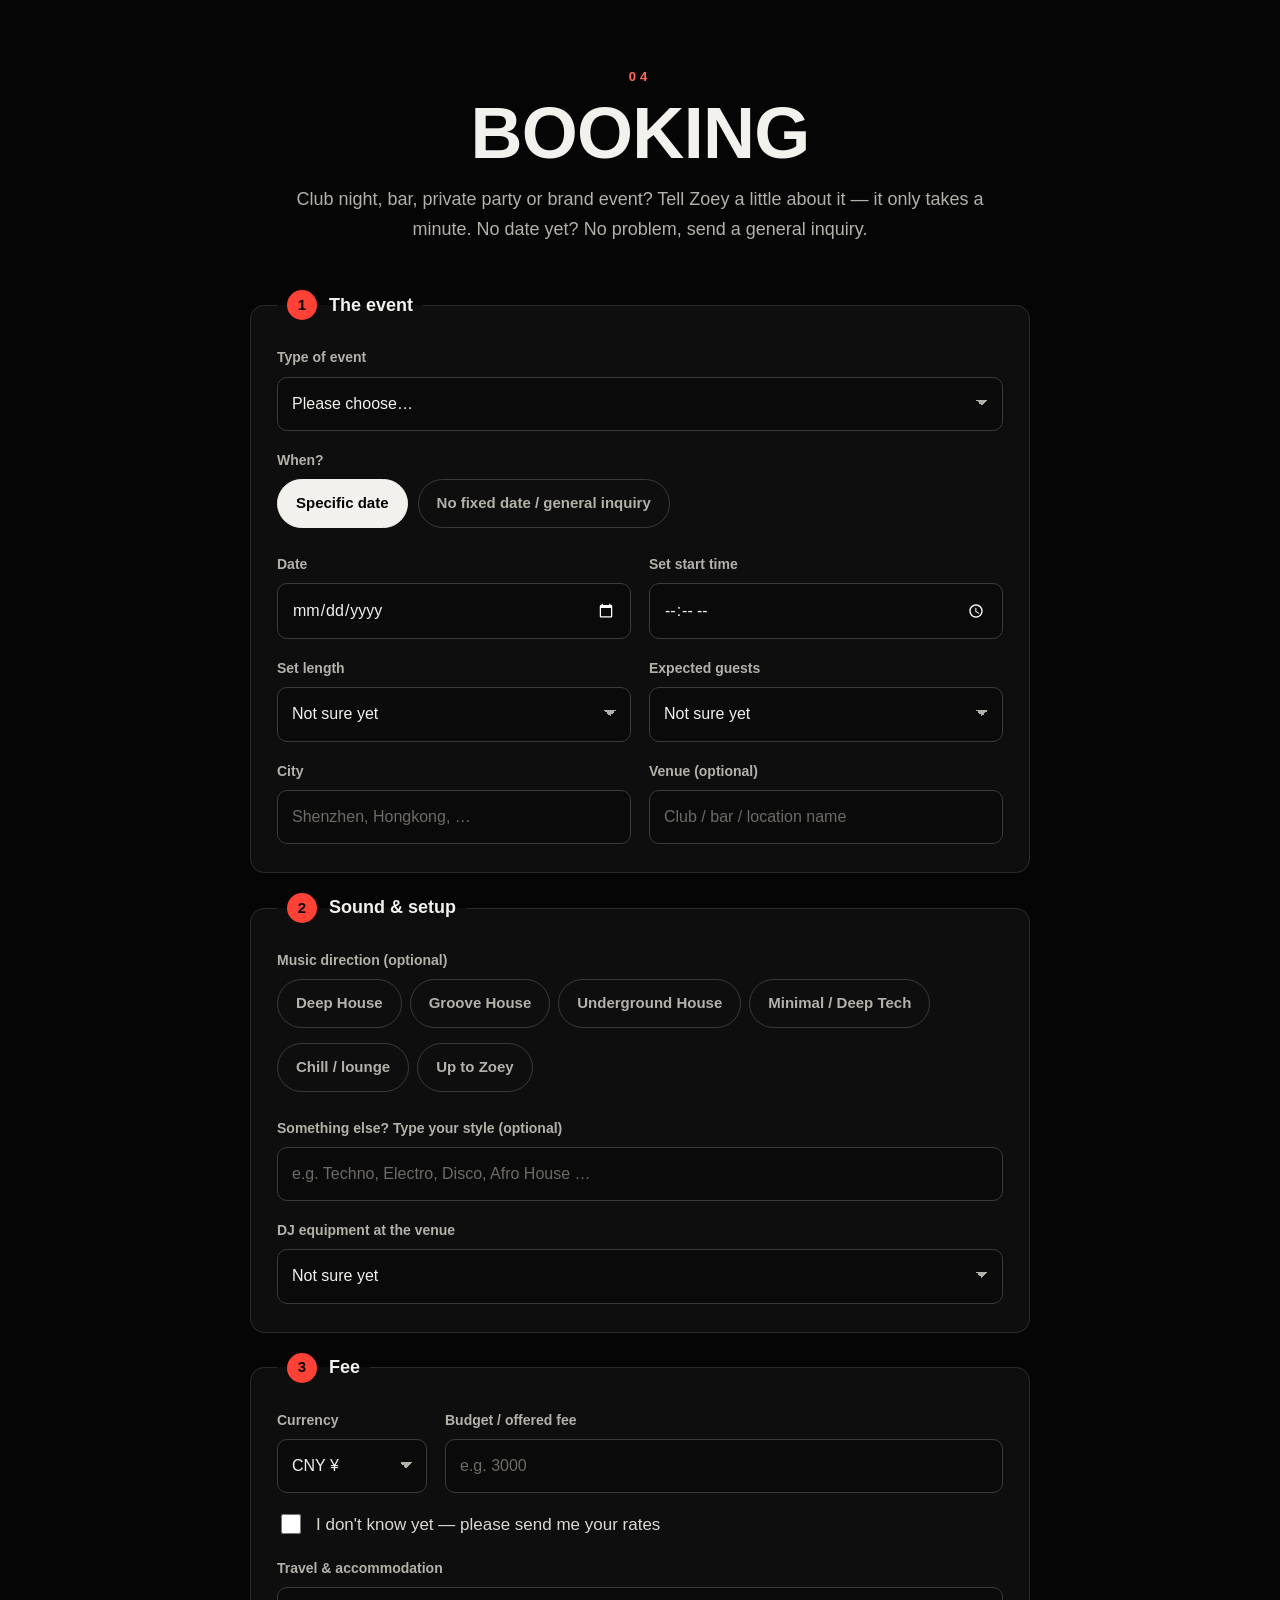
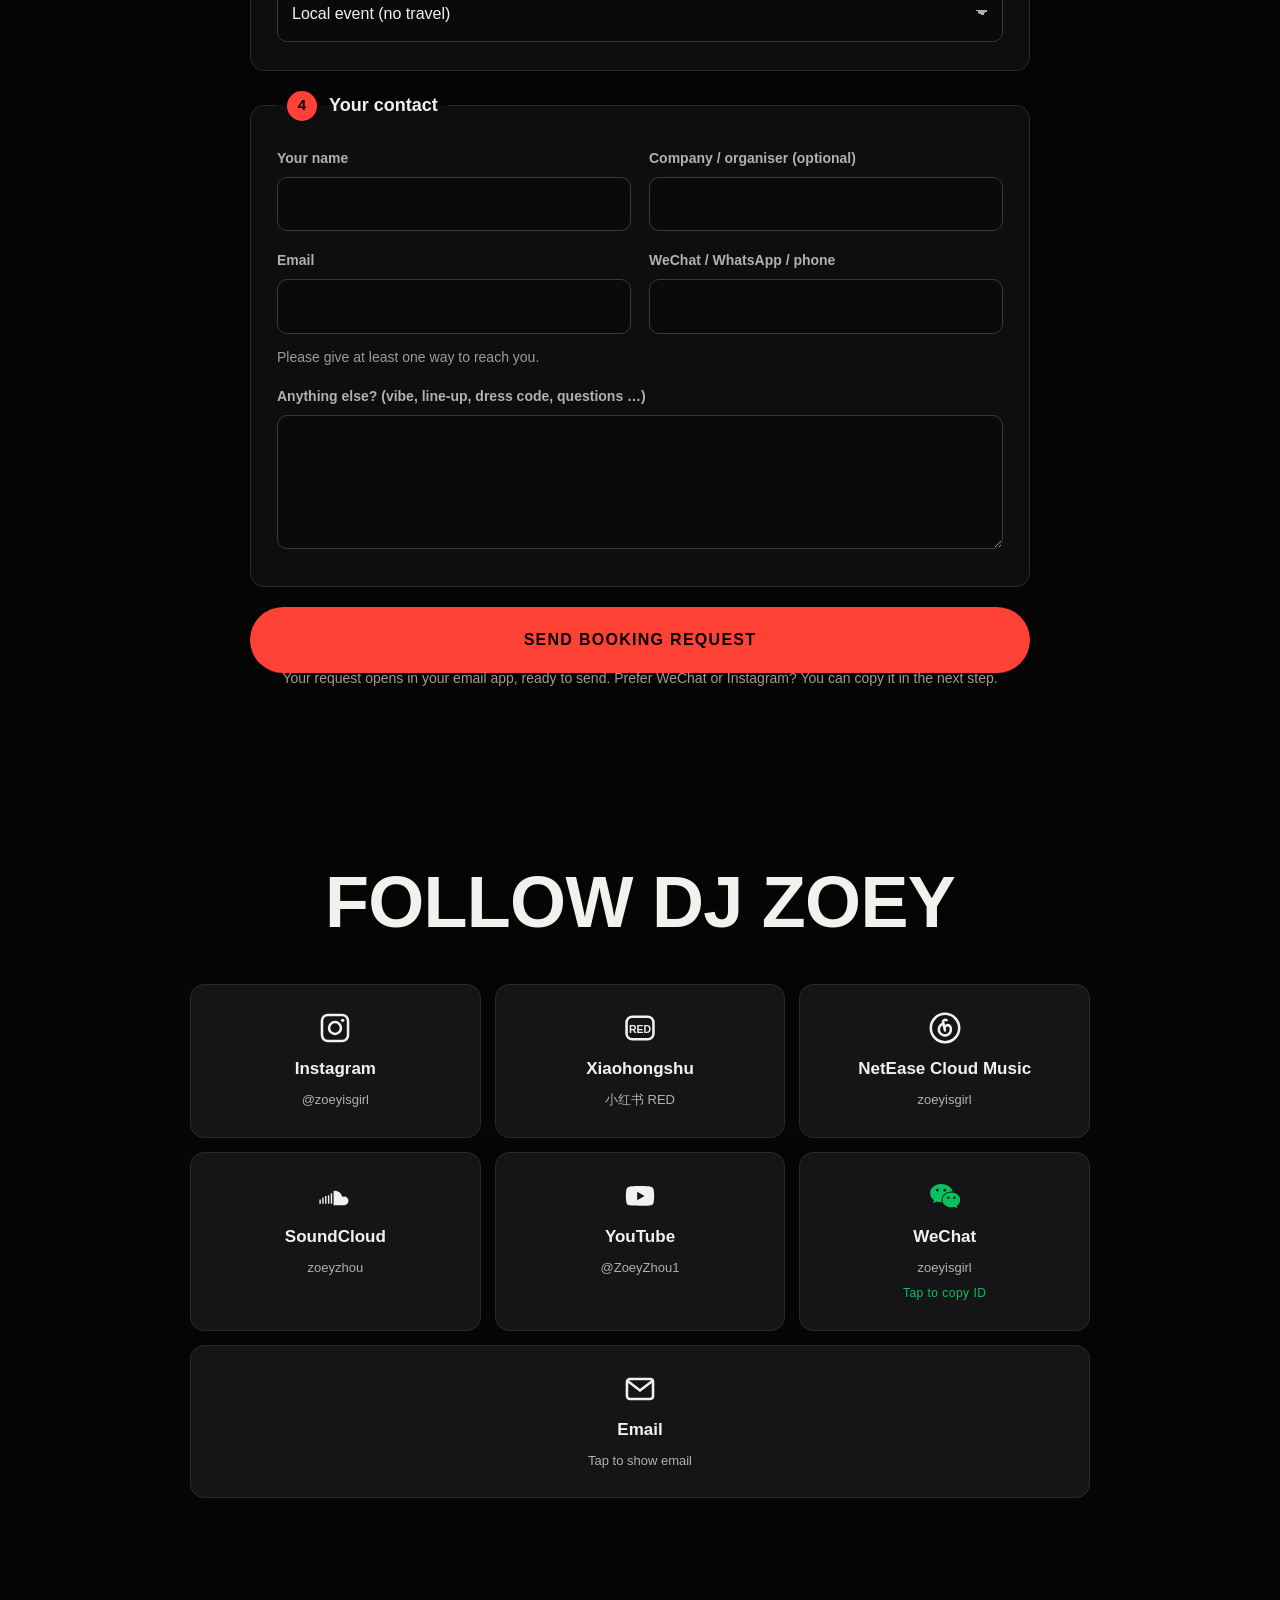
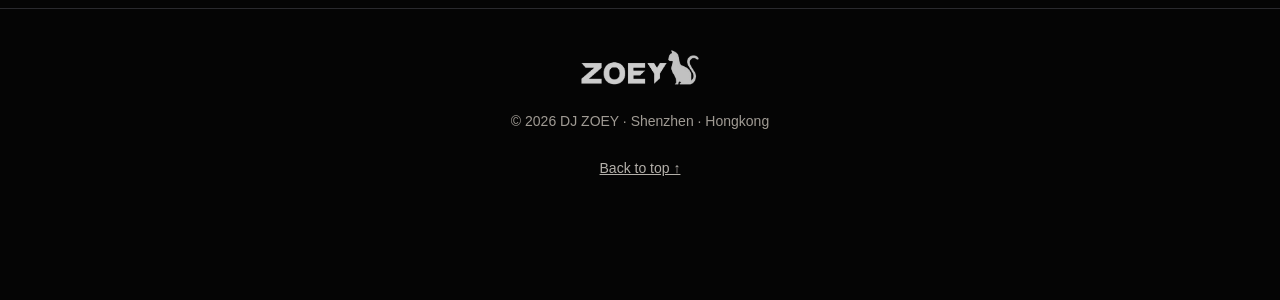
==== commit 66a09457: "Intro always opens the page automatically (remove ENTER step) Co-Authored-By: Claude Opus 5.5 <norep" ====
--- a/index.html
+++ b/index.html
@@ -20,8 +20,8 @@
 <link rel="canonical" href="https://dj-zoey.github.io/">
 <link rel="icon" type="image/png" href="assets/img/favicon.png">
 <link rel="apple-touch-icon" href="assets/img/apple-touch-icon.png">
-<link rel="stylesheet" href="css/style.css?v=202611262158">
-<link rel="stylesheet" href="css/v2.css?v=202611262158">
+<link rel="stylesheet" href="css/style.css?v=202611262202">
+<link rel="stylesheet" href="css/v2.css?v=202611262202">
 </head>
 <body>
 <!-- V2: intro (first visit) -->
@@ -203,8 +203,8 @@
       <p class="presskit__title" data-i18n="epk.title">Press kit for promoters</p>
       <p class="presskit__text" data-i18n="epk.text">Bio and logo for flyers and posts.</p>
       <div class="presskit__btns">
-        <a class="btn btn--primary" href="presskit/DJ-ZOEY-Press-Kit.pdf?v=202611262158" target="_blank" rel="noopener"><svg viewBox="0 0 24 24" aria-hidden="true"><use href="#i-download"/></svg><span data-i18n="epk.pdf">Press kit (PDF)</span></a>
-        <a class="btn btn--ghost" href="presskit/DJ-ZOEY-Press-Kit.zip?v=202611262158" download><svg viewBox="0 0 24 24" aria-hidden="true"><use href="#i-download"/></svg><span data-i18n="epk.zip">Logo + PDF (ZIP)</span></a>
+        <a class="btn btn--primary" href="presskit/DJ-ZOEY-Press-Kit.pdf?v=202611262202" target="_blank" rel="noopener"><svg viewBox="0 0 24 24" aria-hidden="true"><use href="#i-download"/></svg><span data-i18n="epk.pdf">Press kit (PDF)</span></a>
+        <a class="btn btn--ghost" href="presskit/DJ-ZOEY-Press-Kit.zip?v=202611262202" download><svg viewBox="0 0 24 24" aria-hidden="true"><use href="#i-download"/></svg><span data-i18n="epk.zip">Logo + PDF (ZIP)</span></a>
       </div>
     </div>
   </div>
@@ -416,8 +416,8 @@
   <symbol id="i-mail" viewBox="0 0 24 24"><rect x="2.8" y="5" width="18.4" height="14" rx="2" fill="none" stroke="currentColor" stroke-width="1.8"/><path d="M3.5 6.5 12 13l8.5-6.5" fill="none" stroke="currentColor" stroke-width="1.8"/></symbol>
 </svg>
 
-<script src="js/i18n.js?v=202611262158"></script>
-<script src="js/main.js?v=202611262158"></script>
-<script src="js/v2.js?v=202611262158"></script>
+<script src="js/i18n.js?v=202611262202"></script>
+<script src="js/main.js?v=202611262202"></script>
+<script src="js/v2.js?v=202611262202"></script>
 </body>
 </html>
--- a/css/v2.css
+++ b/css/v2.css
@@ -91,19 +91,6 @@
 .intro__bottom span:last-child::after{content:"LOADING";animation:ready 1s steps(1,end) forwards}
 @keyframes ready{0%{content:"LOADING"}25%{content:"LOADING ."}45%{content:"LOADING . ."}65%{content:"LOADING . . ."}85%,100%{content:"▶ READY";color:#ff4136}}
 
-/* intro ENTER (when the browser blocks autoplay) */
-#intro.enter{cursor:pointer}
-.intro__actions{display:flex;flex-direction:column;align-items:center;gap:12px;margin-top:20px;animation:actin .35s ease both}
-@keyframes actin{from{opacity:0;transform:translateY(8px)}to{opacity:1;transform:none}}
-.intro__enter{font:700 15px/1 "Helvetica Neue",Arial,"PingFang SC",sans-serif;letter-spacing:.22em;color:#000;background:var(--accent);border:0;border-radius:999px;padding:16px 34px;cursor:pointer;
-  box-shadow:0 0 0 0 rgba(255,65,54,.6);animation:enterpulse calc(var(--beat,.49s)*2) ease-out infinite}
-.intro__enter span{letter-spacing:.1em}
-.intro__enter:hover{background:#fff}
-.intro__enter:focus-visible{outline:2px solid #fff;outline-offset:4px}
-@keyframes enterpulse{0%{box-shadow:0 0 0 0 rgba(255,65,54,.6)}100%{box-shadow:0 0 0 18px rgba(255,65,54,0)}}
-.intro__mute{background:none;border:0;color:#a09b94;font:500 12px/1.4 "Helvetica Neue",Arial,"PingFang SC",sans-serif;letter-spacing:.06em;text-decoration:underline;text-underline-offset:3px;cursor:pointer;padding:6px}
-.intro__mute:hover{color:#fff}
-
 /* ---------- mobile / reduced motion ---------- */
 @media (max-width:600px){
   .scat{width:24px;right:6px}
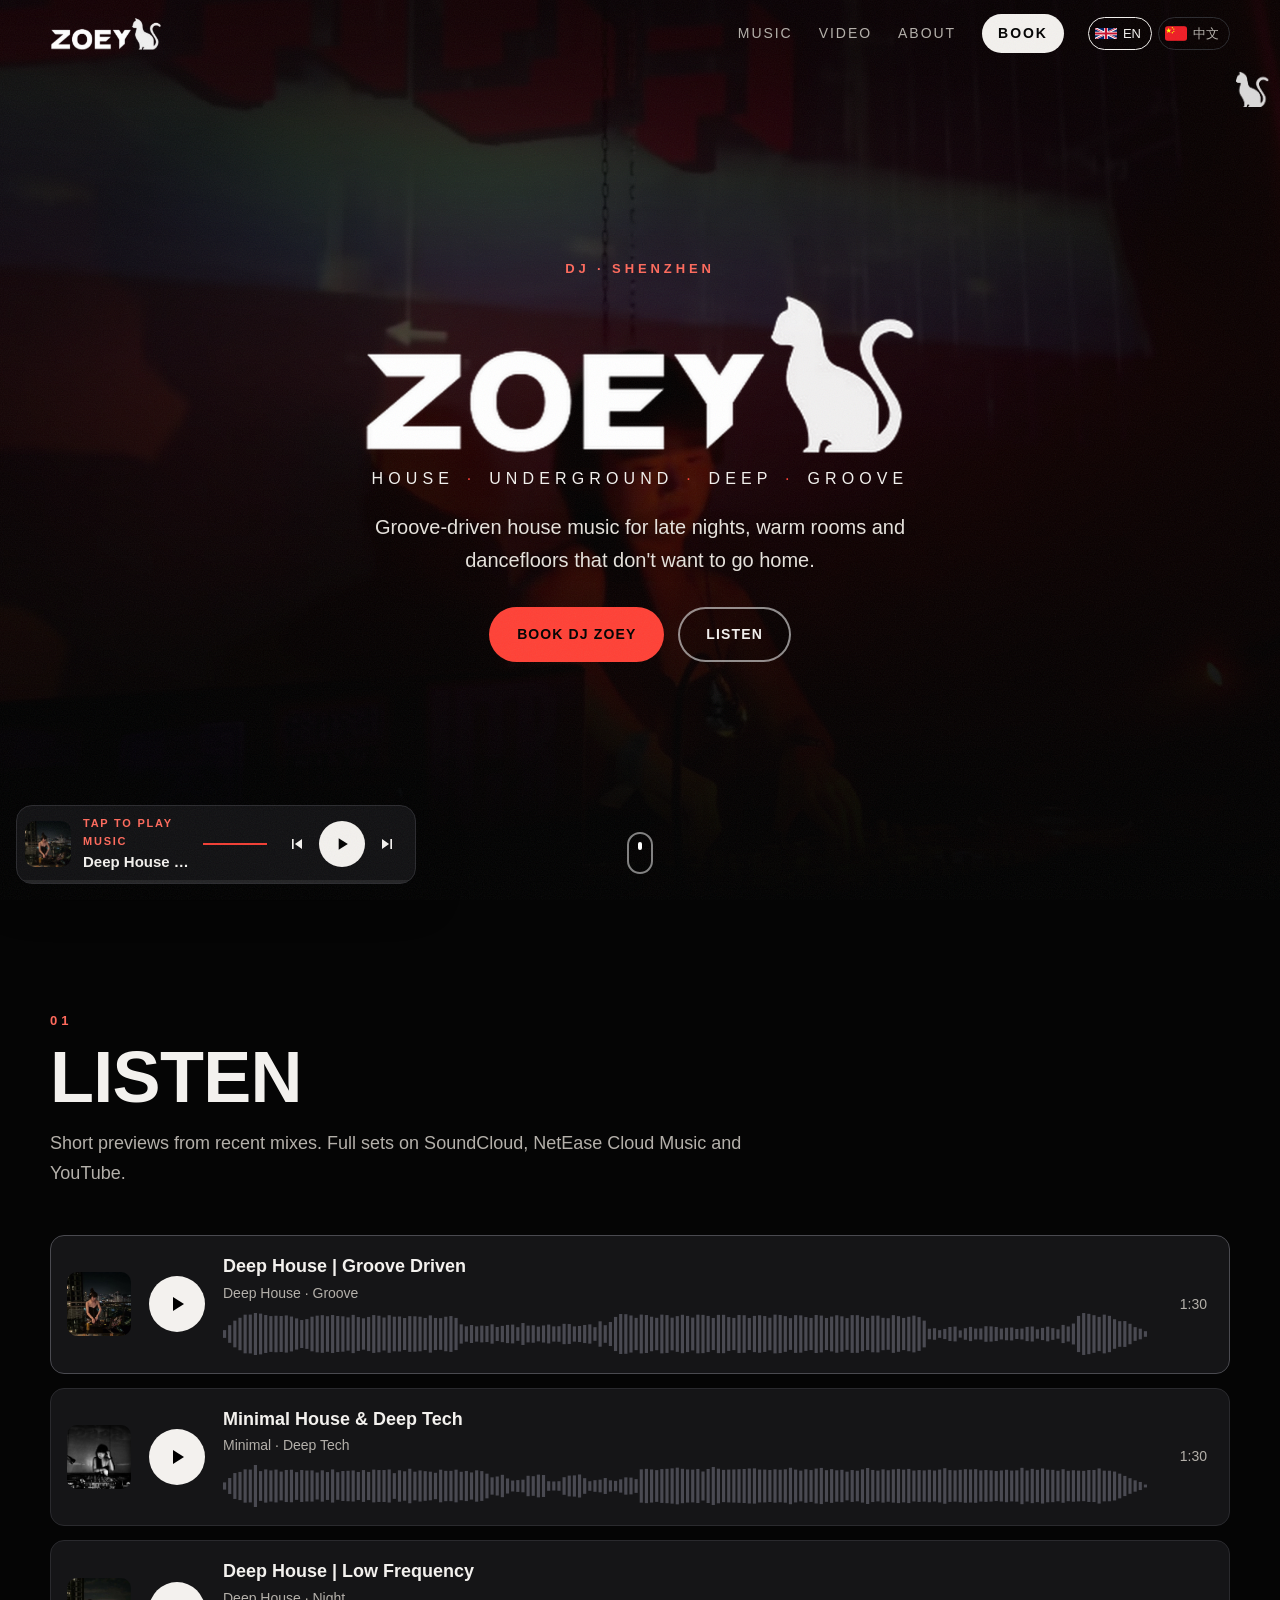
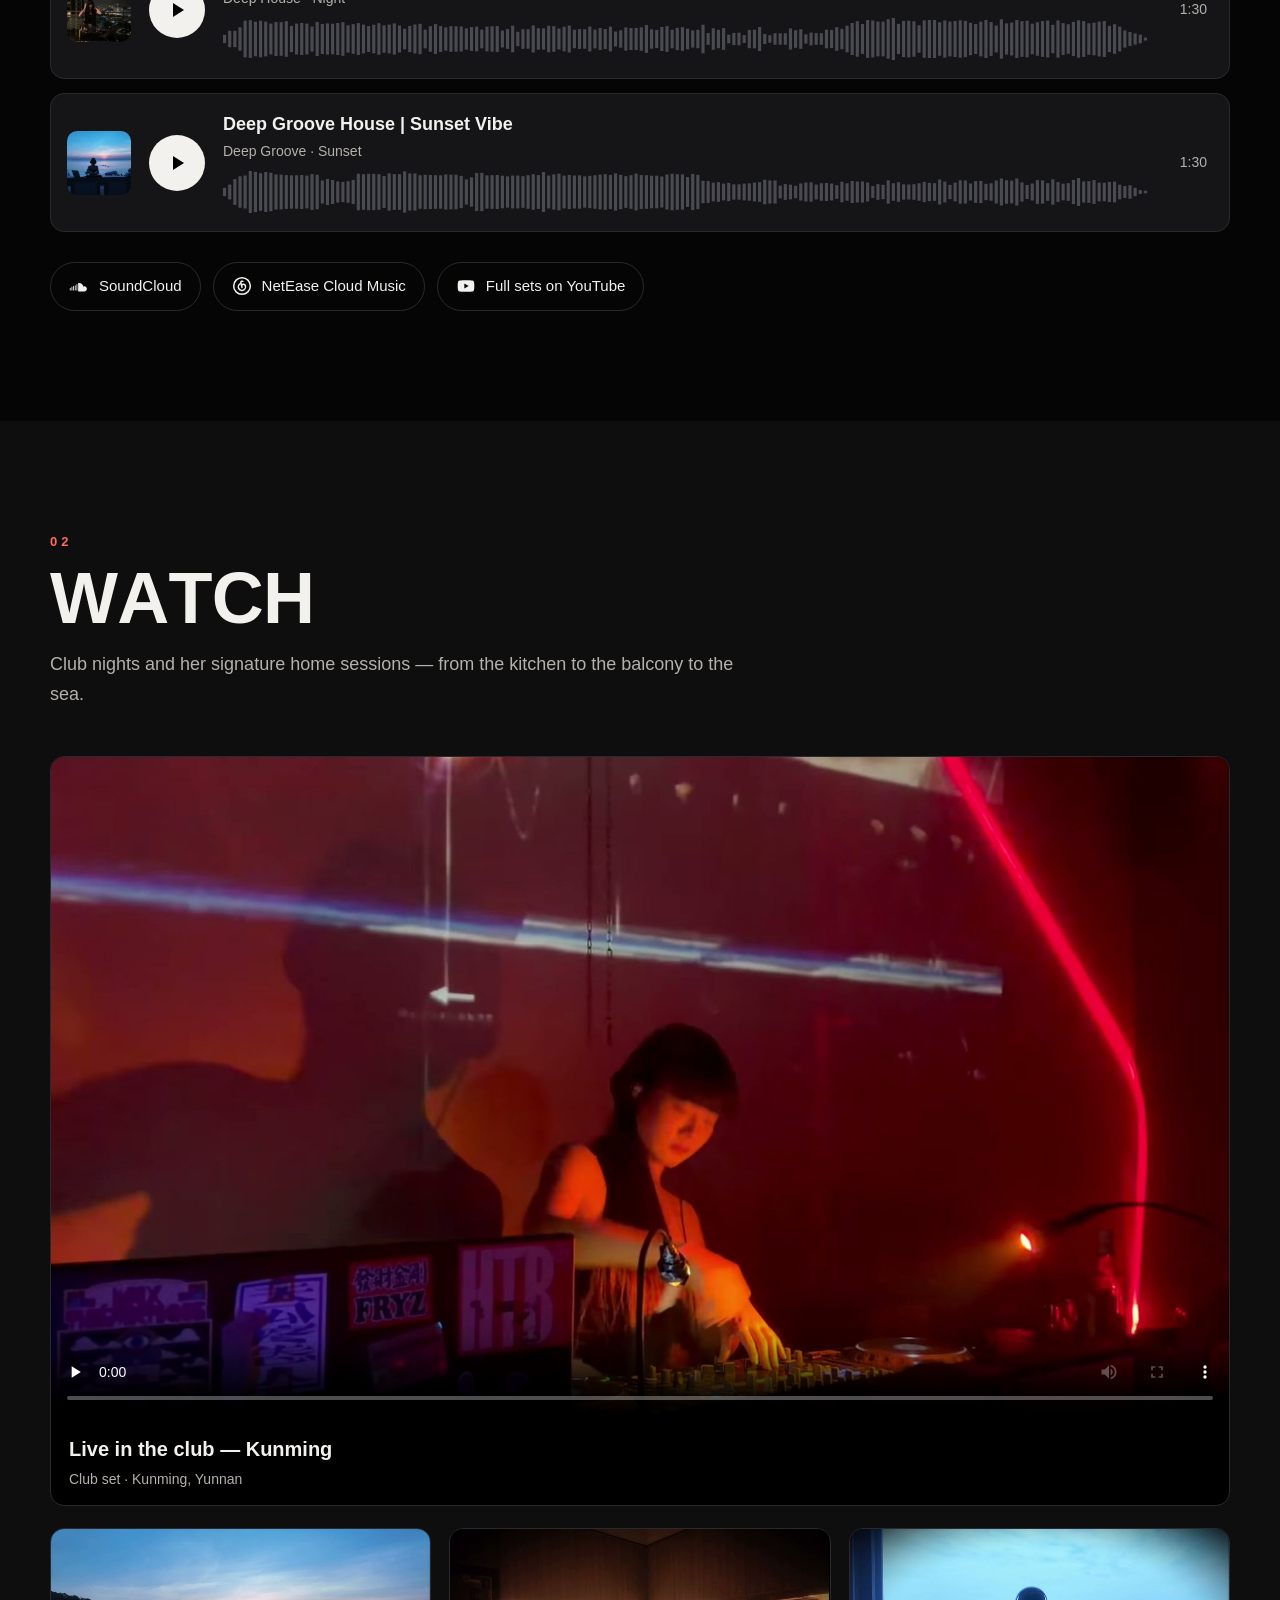
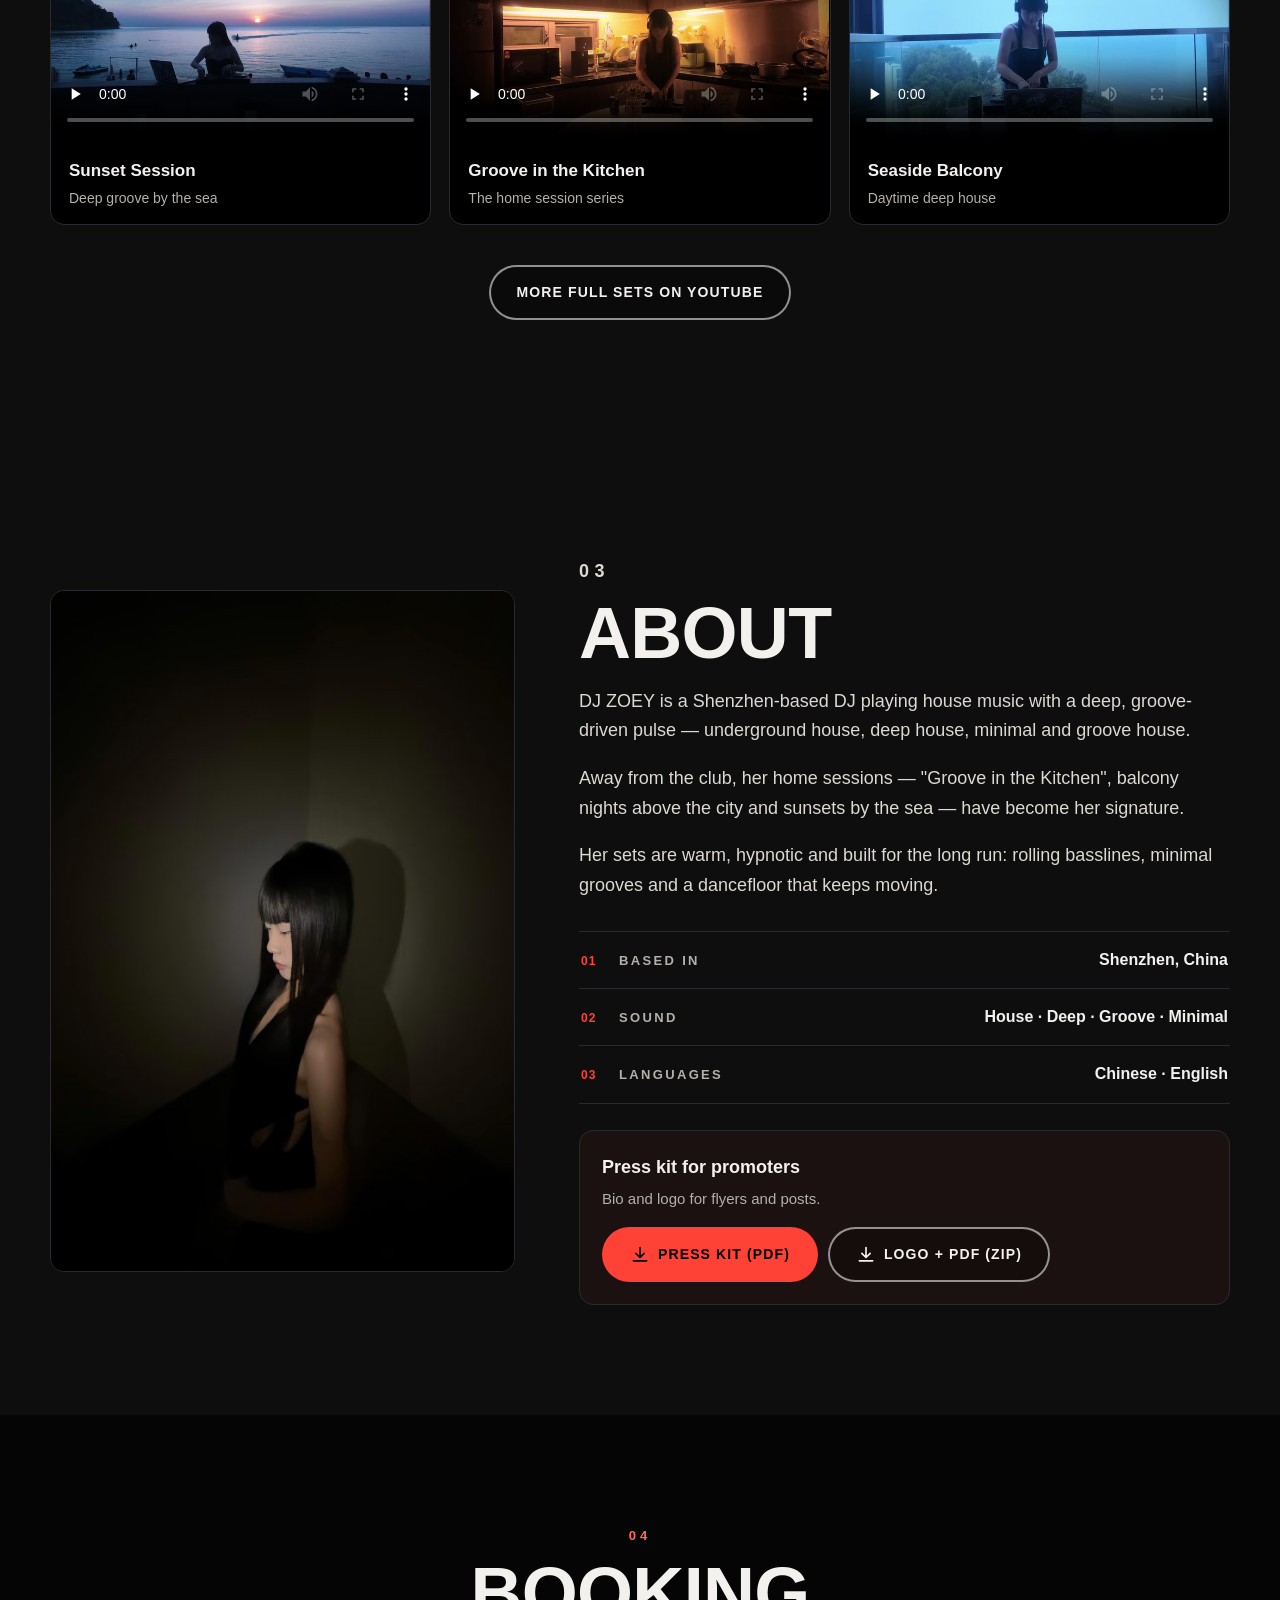
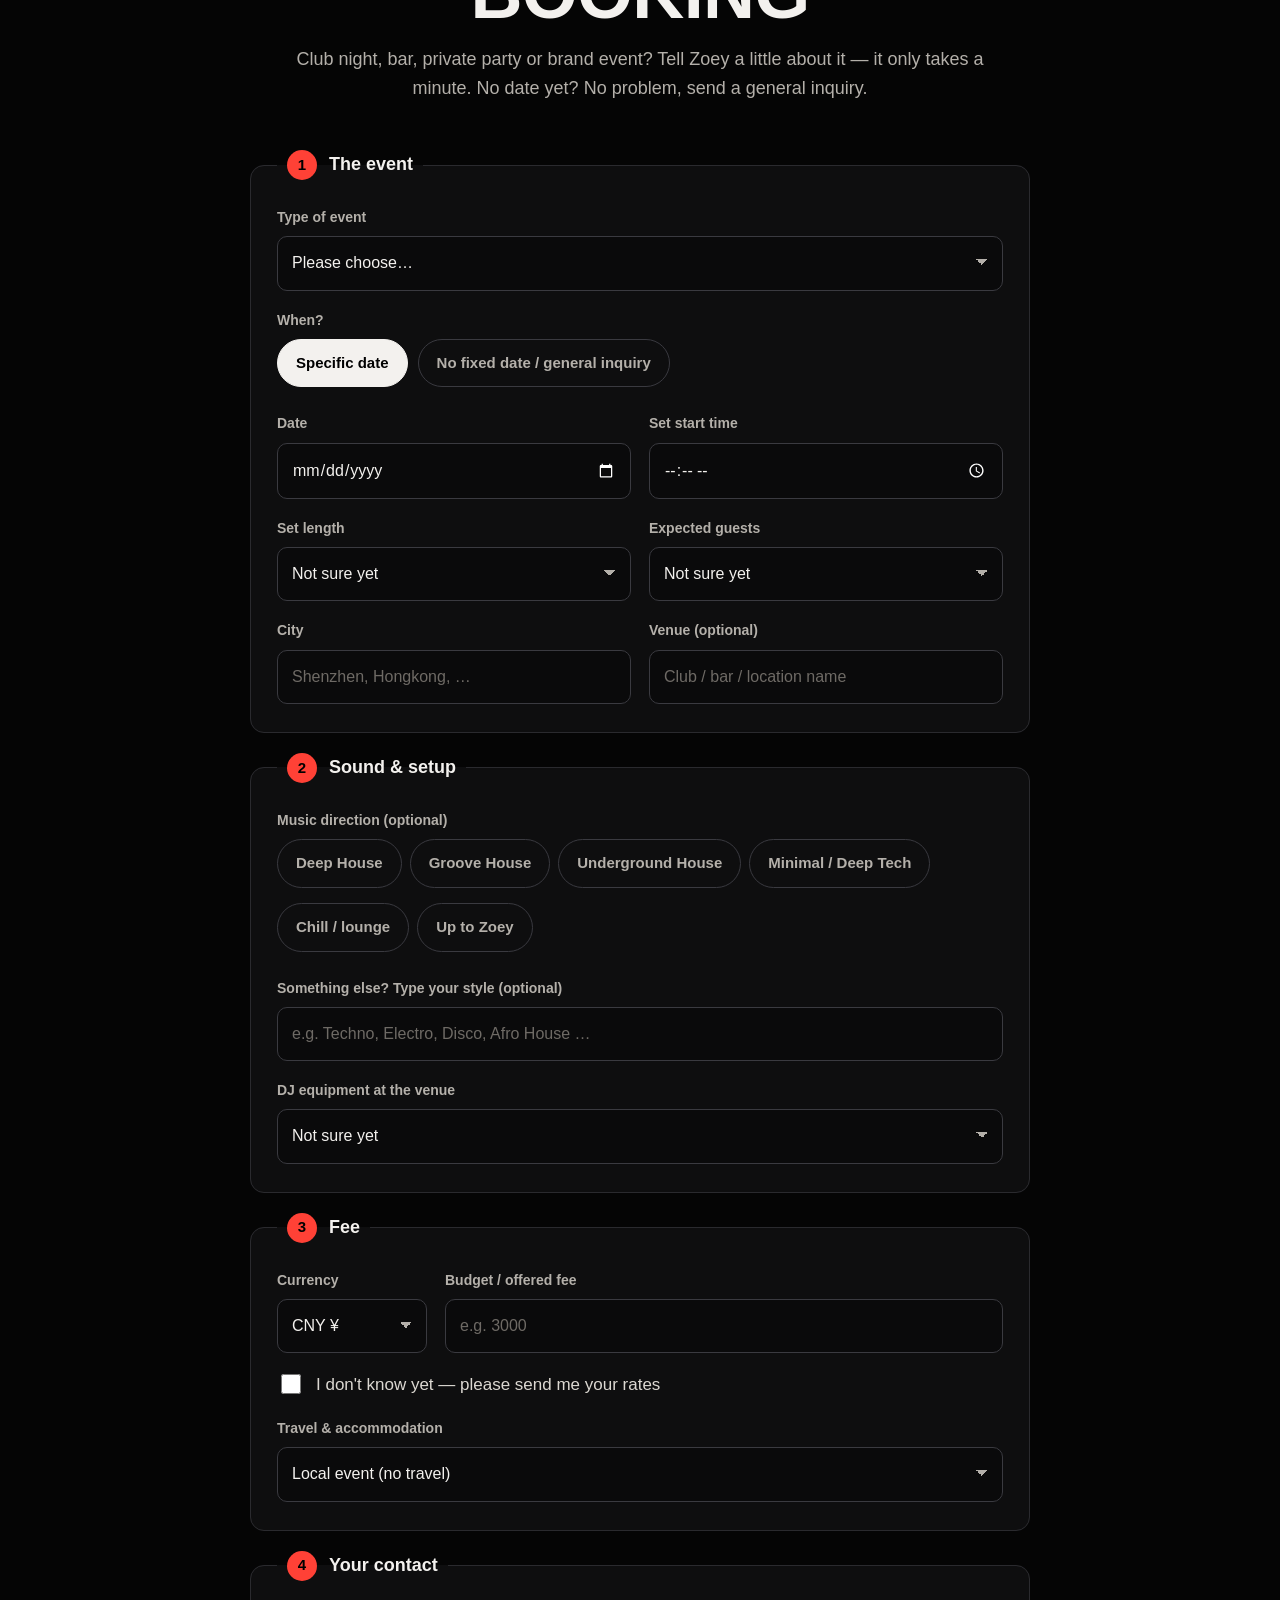
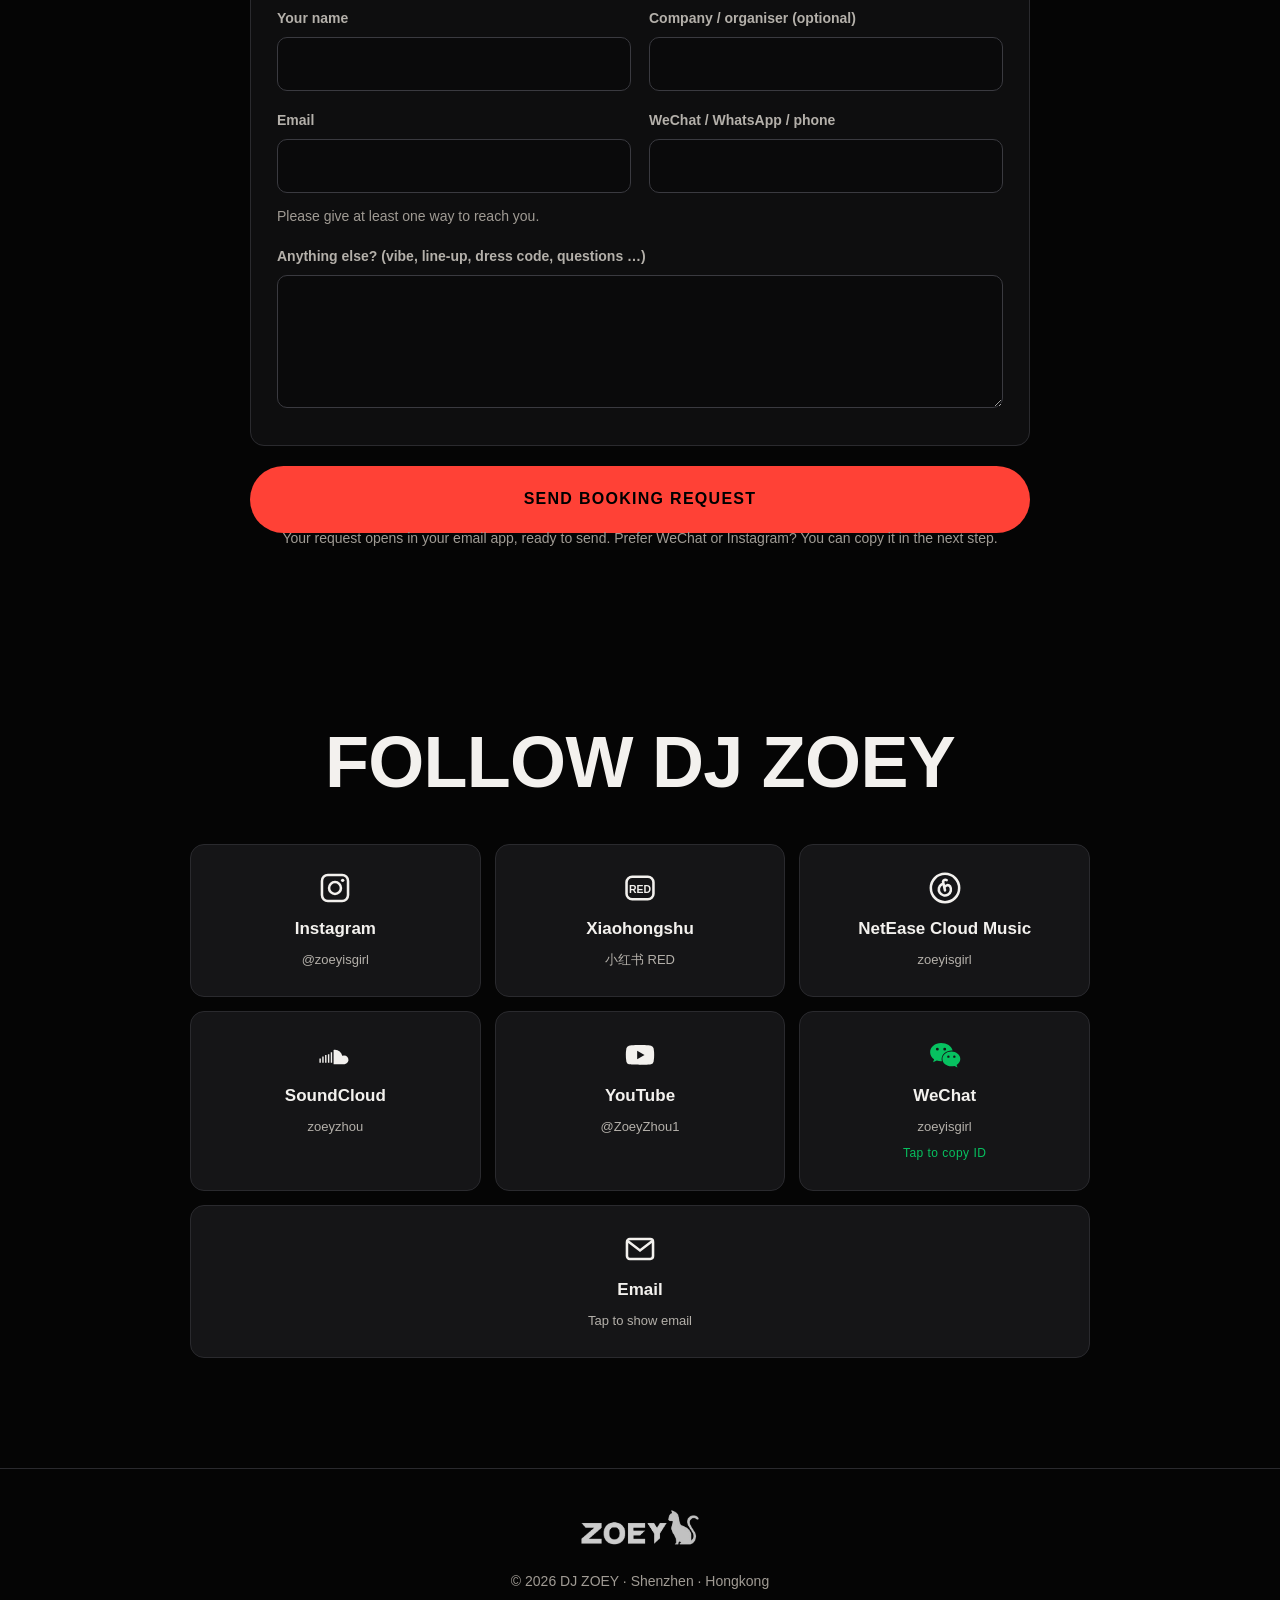
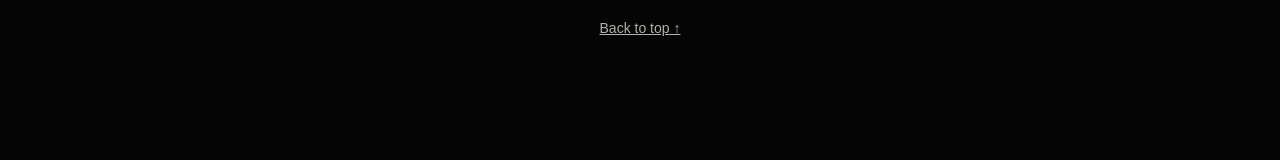
==== commit 488ba64e: "Remove Hongkong from hero, city ticker and played-in sentence Co-Authored-By: Claude Opus 5.5 <norep" ====
--- a/index.html
+++ b/index.html
@@ -20,8 +20,8 @@
 <link rel="canonical" href="https://dj-zoey.github.io/">
 <link rel="icon" type="image/png" href="assets/img/favicon.png">
 <link rel="apple-touch-icon" href="assets/img/apple-touch-icon.png">
-<link rel="stylesheet" href="css/style.css?v=202611262202">
-<link rel="stylesheet" href="css/v2.css?v=202611262202">
+<link rel="stylesheet" href="css/style.css?v=202611270859">
+<link rel="stylesheet" href="css/v2.css?v=202611270859">
 </head>
 <body>
 <!-- V2: intro (first visit) -->
@@ -75,7 +75,7 @@
   </video>
   <div class="hero__shade"></div>
   <div class="hero__content">
-    <p class="eyebrow" data-i18n="hero.eyebrow">DJ · Shenzhen / Hongkong</p>
+    <p class="eyebrow" data-i18n="hero.eyebrow">DJ · Shenzhen</p>
     <h1 class="hero__title"><img src="assets/img/logo-white.png" alt="DJ ZOEY" width="365" height="111"></h1>
     <p class="hero__genres">House <i>·</i> Underground <i>·</i> Deep <i>·</i> Groove</p>
     <p class="hero__lead" data-i18n="hero.lead">Groove-driven house music for late nights, warm rooms and dancefloors that don't want to go home.</p>
@@ -86,14 +86,6 @@
   </div>
   <a class="hero__scroll" href="#music" aria-label="Scroll"><span></span></a>
 </section>
-
-<!-- ============ PLAYED IN ============ -->
-<div class="ticker" aria-label="Played in">
-  <div class="ticker__track">
-    <span data-i18n="ticker.label">Played in</span><b>Shenzhen</b><b>Hongkong</b><b>Kunming</b><b>Kuala Lumpur</b><b>Singapore</b>
-    <span data-i18n="ticker.label">Played in</span><b>Shenzhen</b><b>Hongkong</b><b>Kunming</b><b>Kuala Lumpur</b><b>Singapore</b>
-  </div>
-</div>
 
 <!-- ============ MUSIC ============ -->
 <section class="section" id="music">
@@ -192,7 +184,7 @@
     <p class="eyebrow">03</p>
     <h2 data-i18n="about.title">About</h2>
     <p data-i18n="about.p1">DJ ZOEY is a Shenzhen-based DJ playing house music with a deep, groove-driven pulse — underground house, deep house, minimal and groove house.</p>
-    <p data-i18n="about.p2">She has played clubs and venues in Shenzhen, Kunming, Kuala Lumpur and Singapore, and is now playing across Shenzhen and Hongkong. Away from the club, her home sessions — "Groove in the Kitchen", balcony nights above the city and sunsets by the sea — have become her signature.</p>
+    <p data-i18n="about.p2">Away from the club, her home sessions — "Groove in the Kitchen", balcony nights above the city and sunsets by the sea — have become her signature.</p>
     <p data-i18n="about.p3">Her sets are warm, hypnotic and built for the long run: rolling basslines, minimal grooves and a dancefloor that keeps moving.</p>
     <ul class="facts">
       <li><span data-i18n="about.f.base">Based in</span><b data-i18n="about.v.base">Shenzhen, China</b></li>
@@ -203,8 +195,8 @@
       <p class="presskit__title" data-i18n="epk.title">Press kit for promoters</p>
       <p class="presskit__text" data-i18n="epk.text">Bio and logo for flyers and posts.</p>
       <div class="presskit__btns">
-        <a class="btn btn--primary" href="presskit/DJ-ZOEY-Press-Kit.pdf?v=202611262202" target="_blank" rel="noopener"><svg viewBox="0 0 24 24" aria-hidden="true"><use href="#i-download"/></svg><span data-i18n="epk.pdf">Press kit (PDF)</span></a>
-        <a class="btn btn--ghost" href="presskit/DJ-ZOEY-Press-Kit.zip?v=202611262202" download><svg viewBox="0 0 24 24" aria-hidden="true"><use href="#i-download"/></svg><span data-i18n="epk.zip">Logo + PDF (ZIP)</span></a>
+        <a class="btn btn--primary" href="presskit/DJ-ZOEY-Press-Kit.pdf?v=202611270859" target="_blank" rel="noopener"><svg viewBox="0 0 24 24" aria-hidden="true"><use href="#i-download"/></svg><span data-i18n="epk.pdf">Press kit (PDF)</span></a>
+        <a class="btn btn--ghost" href="presskit/DJ-ZOEY-Press-Kit.zip?v=202611270859" download><svg viewBox="0 0 24 24" aria-hidden="true"><use href="#i-download"/></svg><span data-i18n="epk.zip">Logo + PDF (ZIP)</span></a>
       </div>
     </div>
   </div>
@@ -416,8 +408,8 @@
   <symbol id="i-mail" viewBox="0 0 24 24"><rect x="2.8" y="5" width="18.4" height="14" rx="2" fill="none" stroke="currentColor" stroke-width="1.8"/><path d="M3.5 6.5 12 13l8.5-6.5" fill="none" stroke="currentColor" stroke-width="1.8"/></symbol>
 </svg>
 
-<script src="js/i18n.js?v=202611262202"></script>
-<script src="js/main.js?v=202611262202"></script>
-<script src="js/v2.js?v=202611262202"></script>
+<script src="js/i18n.js?v=202611270859"></script>
+<script src="js/main.js?v=202611270859"></script>
+<script src="js/v2.js?v=202611270859"></script>
 </body>
 </html>
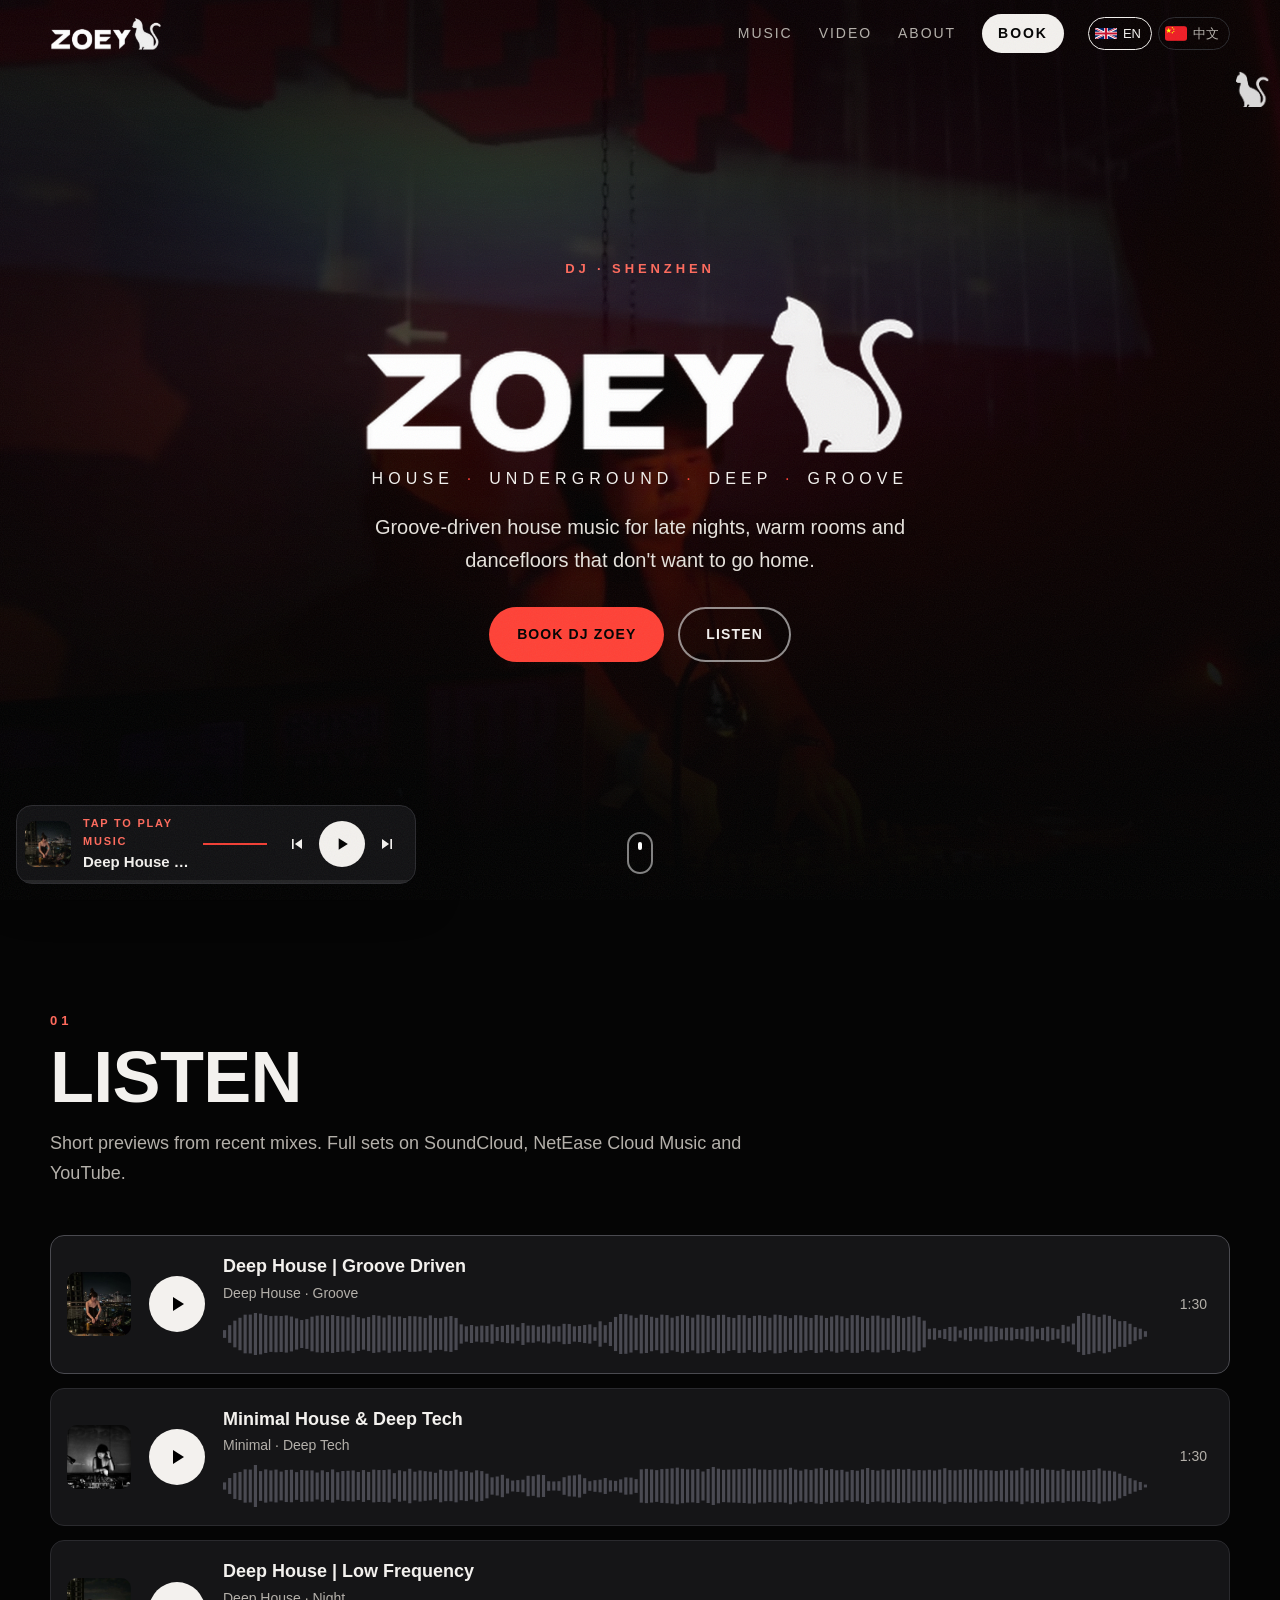
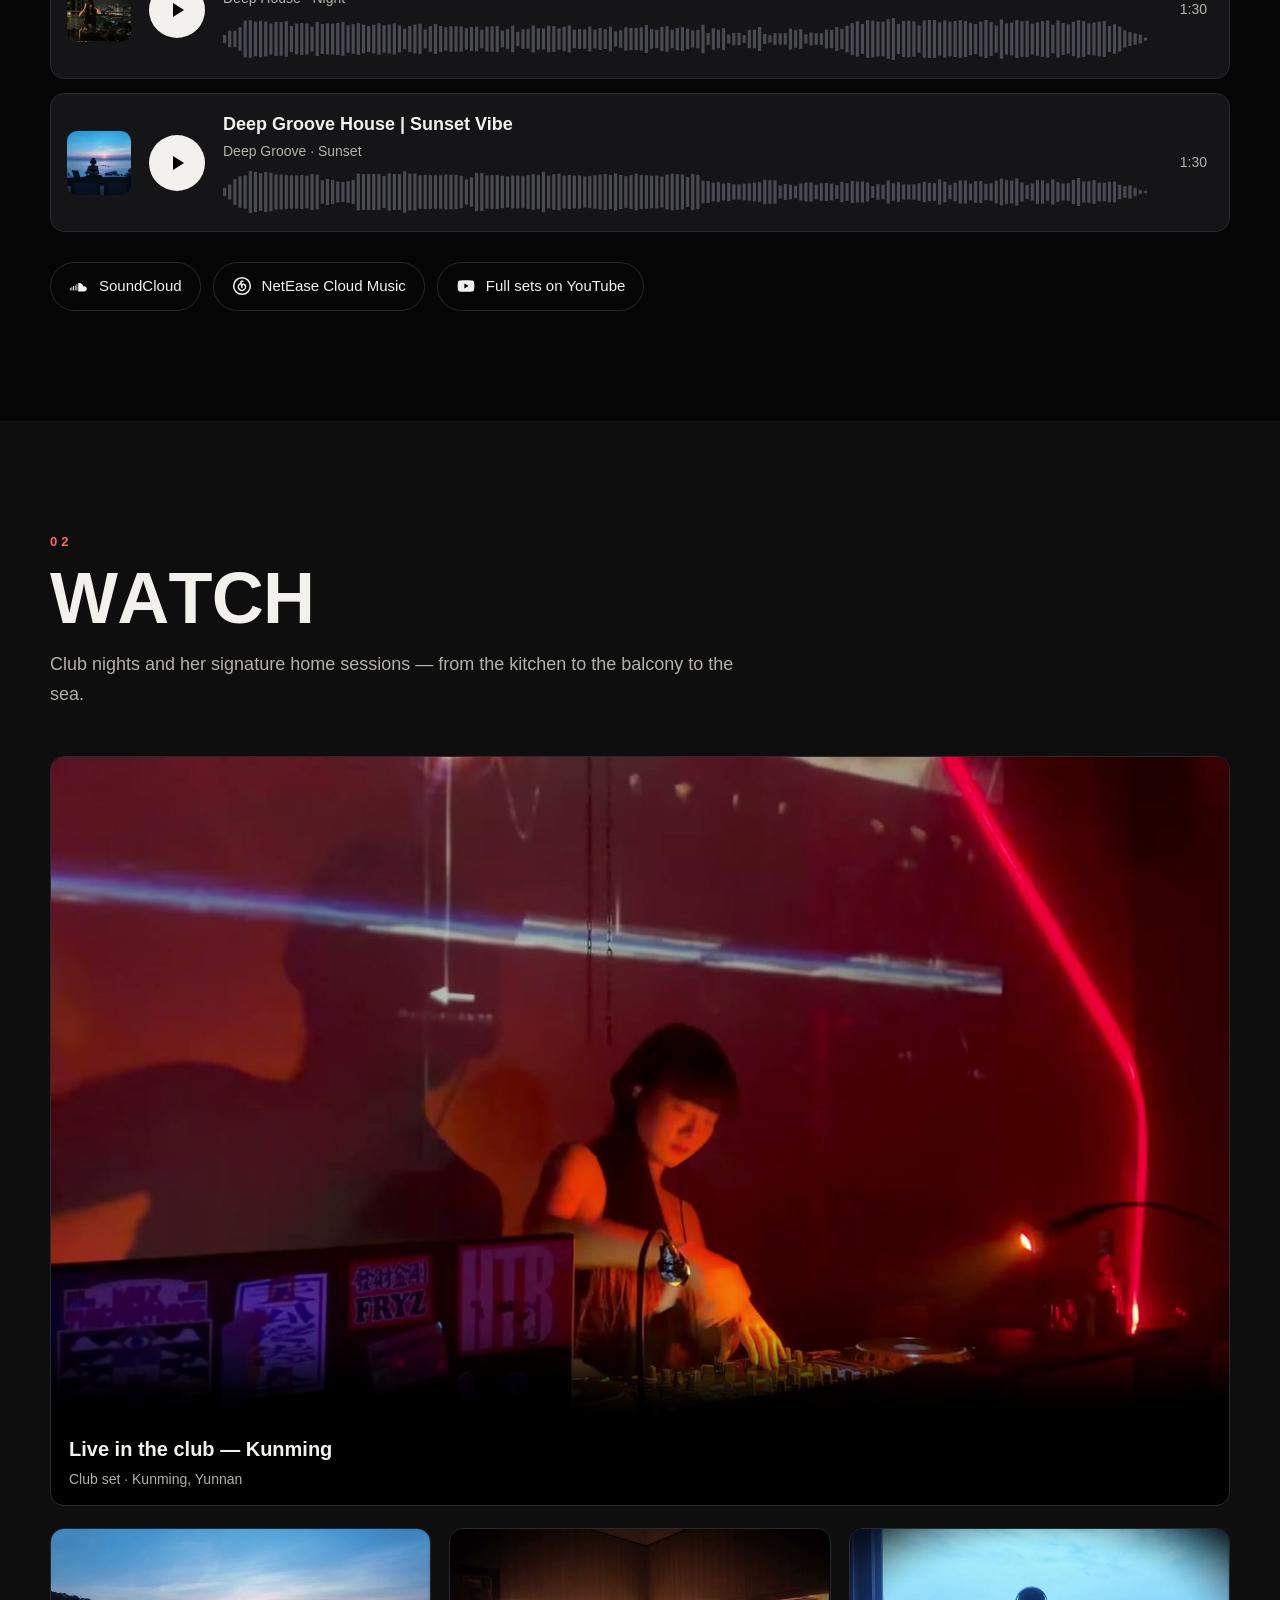
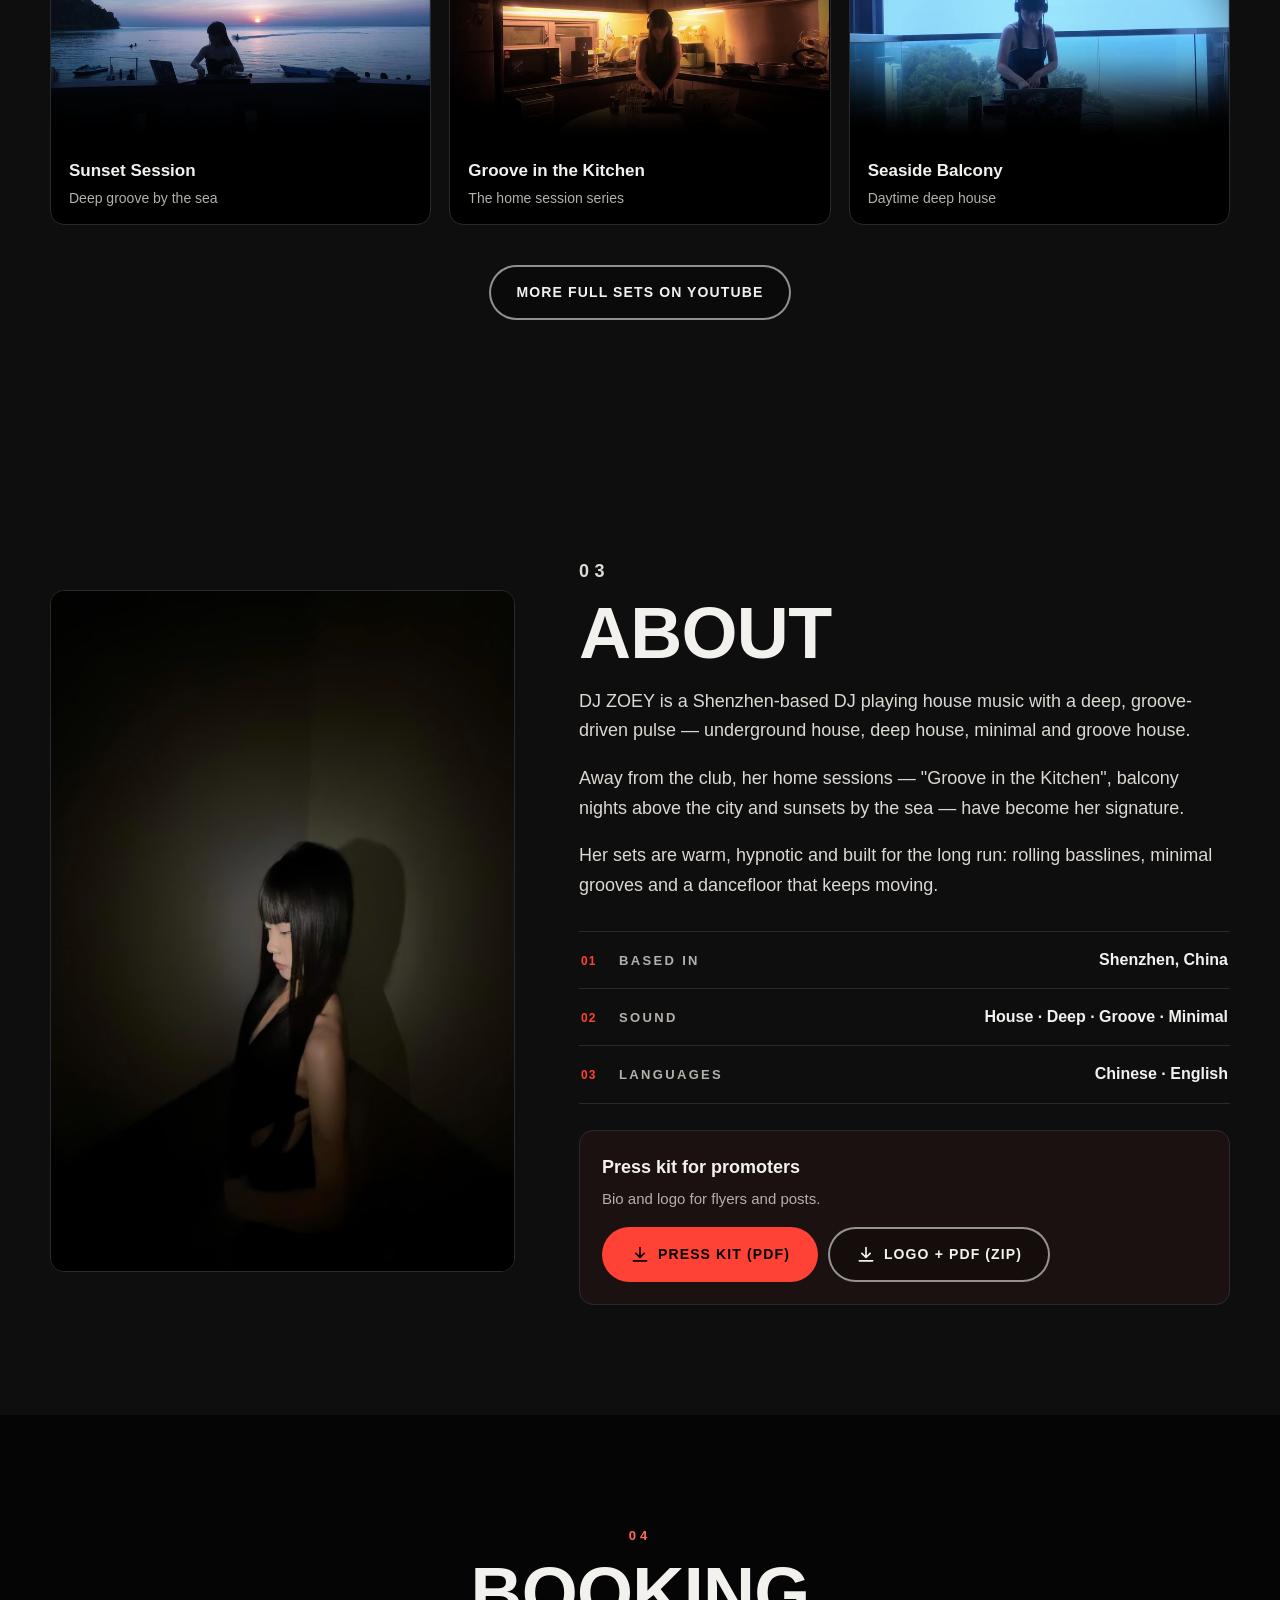
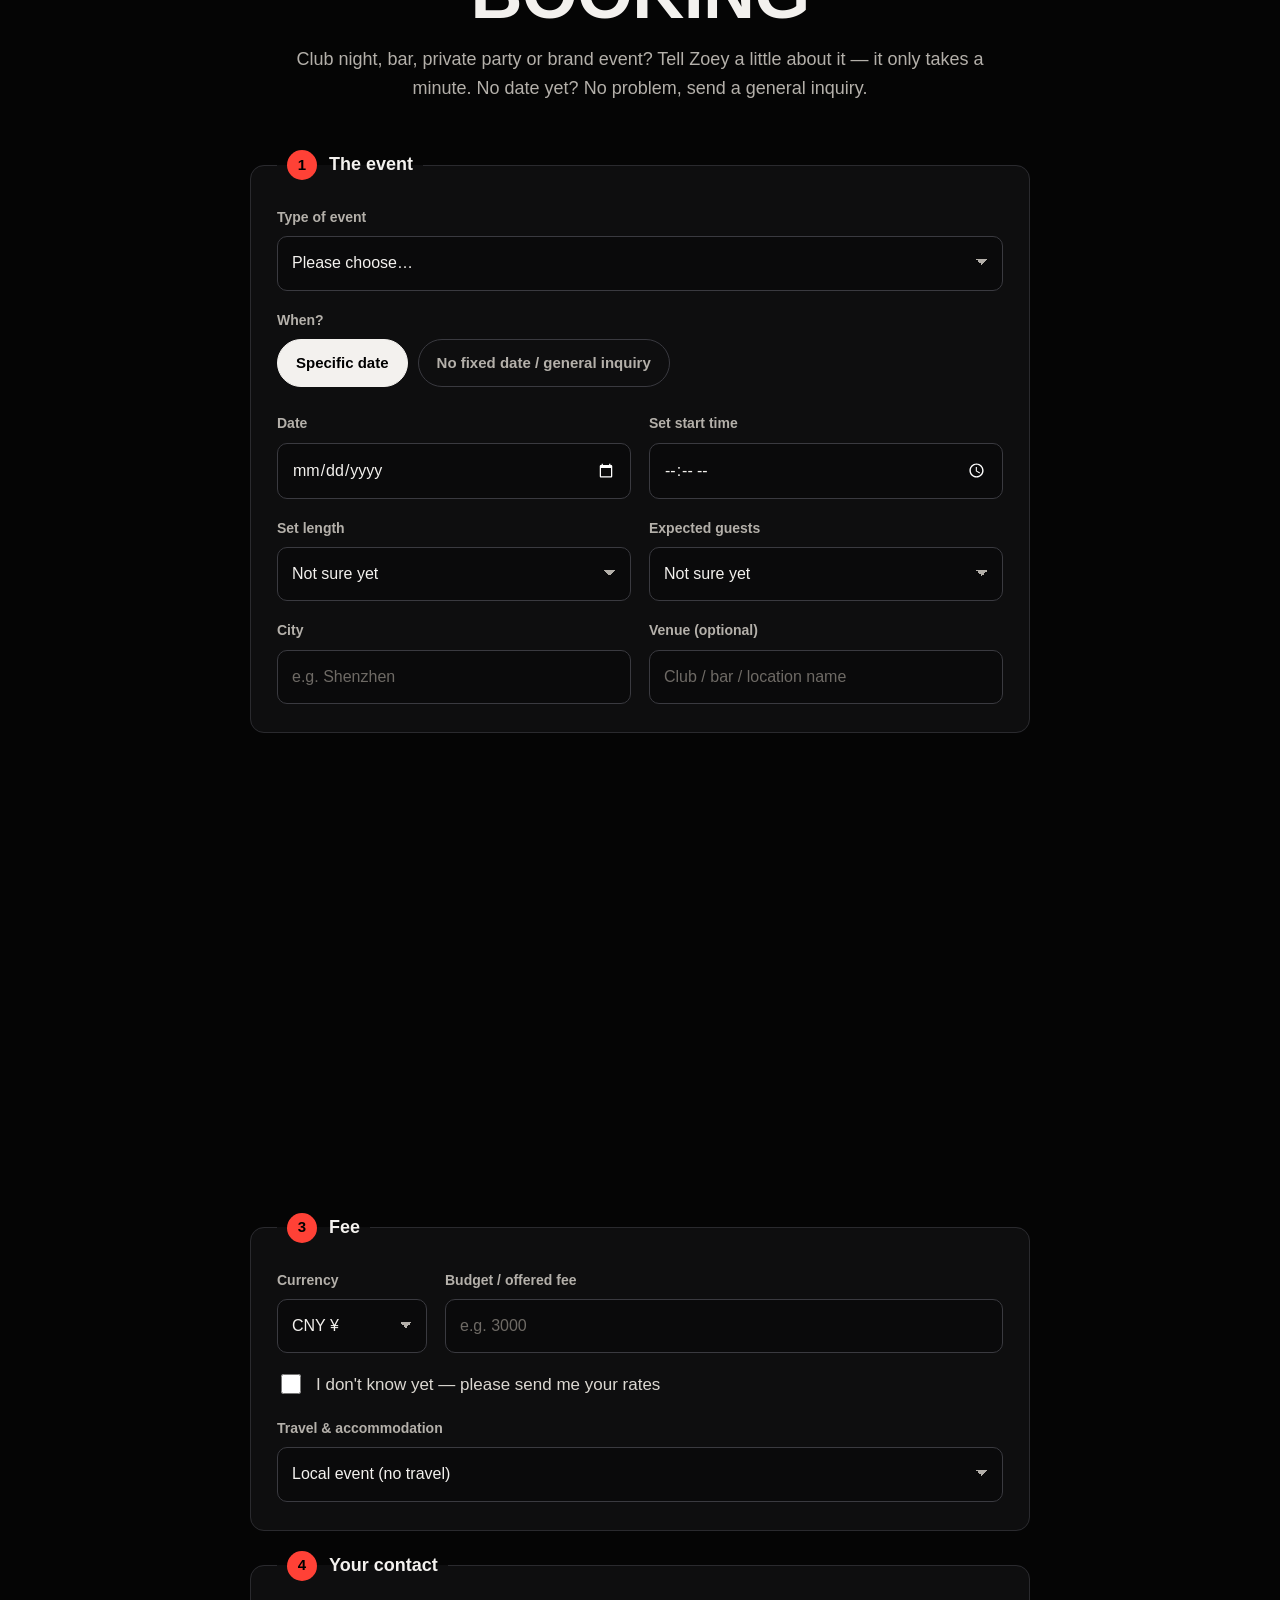
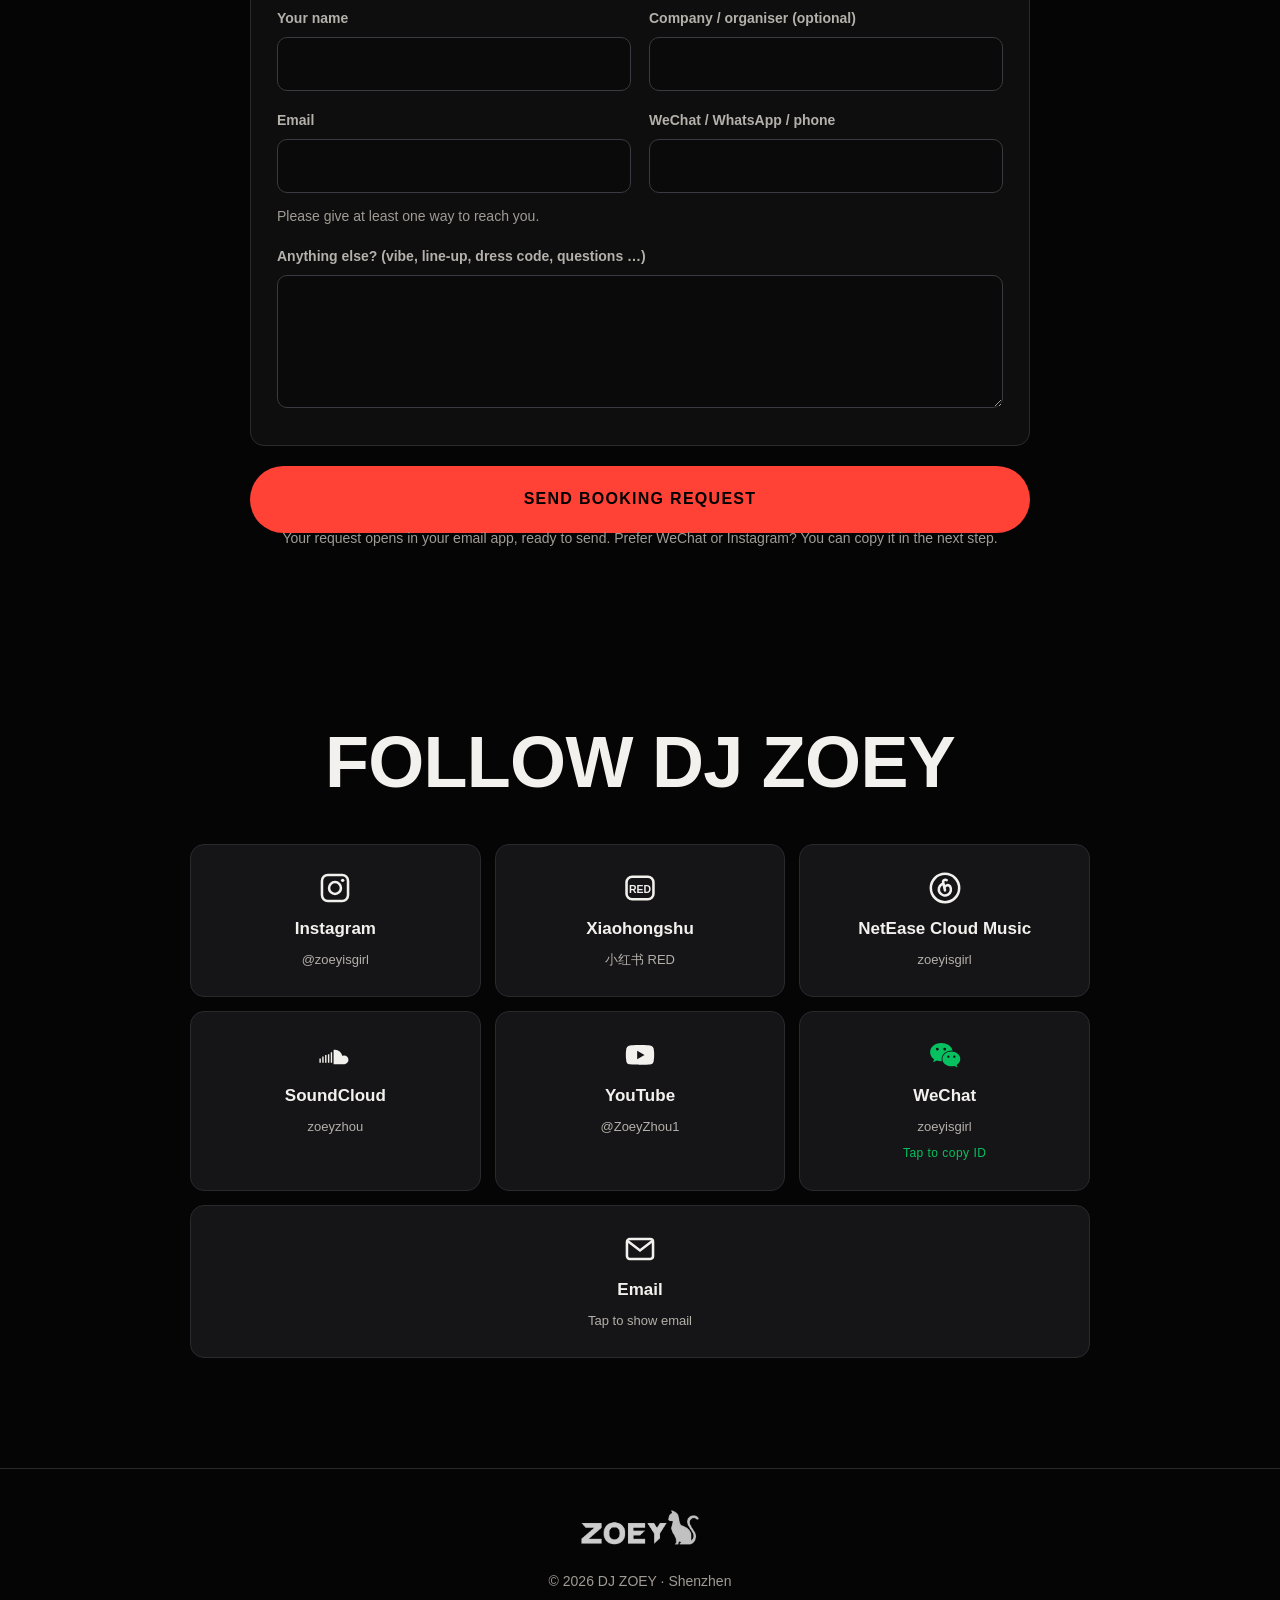
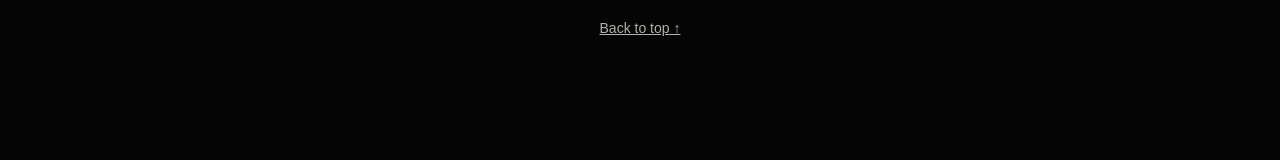
==== commit 88073f93: "Remove Hongkong everywhere (footer, form, preview, press kit) Co-Authored-By: Claude Opus 5.5 <norep" ====
--- a/index.html
+++ b/index.html
@@ -4,10 +4,10 @@
 <meta charset="utf-8">
 <meta name="viewport" content="width=device-width, initial-scale=1, viewport-fit=cover">
 <title>DJ ZOEY — House · Deep · Groove | Shenzhen</title>
-<meta name="description" content="DJ ZOEY — Shenzhen-based house DJ. Underground house, deep & groove house. Bookings for clubs, bars and events in Shenzhen, Hongkong and across Asia.">
+<meta name="description" content="DJ ZOEY — Shenzhen-based house DJ. Underground house, deep &amp; groove house. Bookings for clubs, bars and events in Shenzhen and across Asia.">
 <meta name="theme-color" content="#000000">
 <meta property="og:type" content="website">
-<meta property="og:title" content="DJ ZOEY — House Music DJ · Shenzhen / Hongkong">
+<meta property="og:title" content="DJ ZOEY — House Music DJ · Shenzhen">
 <meta property="og:description" content="Underground · Deep · Groove House. Listen, watch and book DJ ZOEY.">
 <meta property="og:url" content="https://dj-zoey.github.io/">
 <meta property="og:site_name" content="DJ ZOEY">
@@ -20,8 +20,8 @@
 <link rel="canonical" href="https://dj-zoey.github.io/">
 <link rel="icon" type="image/png" href="assets/img/favicon.png">
 <link rel="apple-touch-icon" href="assets/img/apple-touch-icon.png">
-<link rel="stylesheet" href="css/style.css?v=202611270859">
-<link rel="stylesheet" href="css/v2.css?v=202611270859">
+<link rel="stylesheet" href="css/style.css?v=202611270901">
+<link rel="stylesheet" href="css/v2.css?v=202611270901">
 </head>
 <body>
 <!-- V2: intro (first visit) -->
@@ -195,8 +195,8 @@
       <p class="presskit__title" data-i18n="epk.title">Press kit for promoters</p>
       <p class="presskit__text" data-i18n="epk.text">Bio and logo for flyers and posts.</p>
       <div class="presskit__btns">
-        <a class="btn btn--primary" href="presskit/DJ-ZOEY-Press-Kit.pdf?v=202611270859" target="_blank" rel="noopener"><svg viewBox="0 0 24 24" aria-hidden="true"><use href="#i-download"/></svg><span data-i18n="epk.pdf">Press kit (PDF)</span></a>
-        <a class="btn btn--ghost" href="presskit/DJ-ZOEY-Press-Kit.zip?v=202611270859" download><svg viewBox="0 0 24 24" aria-hidden="true"><use href="#i-download"/></svg><span data-i18n="epk.zip">Logo + PDF (ZIP)</span></a>
+        <a class="btn btn--primary" href="presskit/DJ-ZOEY-Press-Kit.pdf?v=202611270901" target="_blank" rel="noopener"><svg viewBox="0 0 24 24" aria-hidden="true"><use href="#i-download"/></svg><span data-i18n="epk.pdf">Press kit (PDF)</span></a>
+        <a class="btn btn--ghost" href="presskit/DJ-ZOEY-Press-Kit.zip?v=202611270901" download><svg viewBox="0 0 24 24" aria-hidden="true"><use href="#i-download"/></svg><span data-i18n="epk.zip">Logo + PDF (ZIP)</span></a>
       </div>
     </div>
   </div>
@@ -262,7 +262,7 @@
         </div>
       </div>
       <div class="row">
-        <div class="field"><label for="f-city" data-i18n="book.city">City</label><input type="text" id="f-city" name="city" required data-i18n-ph="book.city.ph" placeholder="Shenzhen, Hongkong, …"></div>
+        <div class="field"><label for="f-city" data-i18n="book.city">City</label><input type="text" id="f-city" name="city" required data-i18n-ph="book.city.ph" placeholder="e.g. Shenzhen"></div>
         <div class="field"><label for="f-venue" data-i18n="book.venue">Venue (optional)</label><input type="text" id="f-venue" name="venue" data-i18n-ph="book.venue.ph" placeholder="Club / bar / location name"></div>
       </div>
     </fieldset>
@@ -377,7 +377,7 @@
 
 <footer class="footer">
   <img src="assets/img/logo-white.png" alt="ZOEY" width="160" height="49" loading="lazy">
-  <p>© <span id="year">2026</span> DJ ZOEY · <span data-i18n="footer.loc">Shenzhen · Hongkong</span></p>
+  <p>© <span id="year">2026</span> DJ ZOEY · <span data-i18n="footer.loc">Shenzhen</span></p>
   <a href="#top" data-i18n="footer.top">Back to top ↑</a>
 </footer>
 
@@ -408,8 +408,8 @@
   <symbol id="i-mail" viewBox="0 0 24 24"><rect x="2.8" y="5" width="18.4" height="14" rx="2" fill="none" stroke="currentColor" stroke-width="1.8"/><path d="M3.5 6.5 12 13l8.5-6.5" fill="none" stroke="currentColor" stroke-width="1.8"/></symbol>
 </svg>
 
-<script src="js/i18n.js?v=202611270859"></script>
-<script src="js/main.js?v=202611270859"></script>
-<script src="js/v2.js?v=202611270859"></script>
+<script src="js/i18n.js?v=202611270901"></script>
+<script src="js/main.js?v=202611270901"></script>
+<script src="js/v2.js?v=202611270901"></script>
 </body>
 </html>
